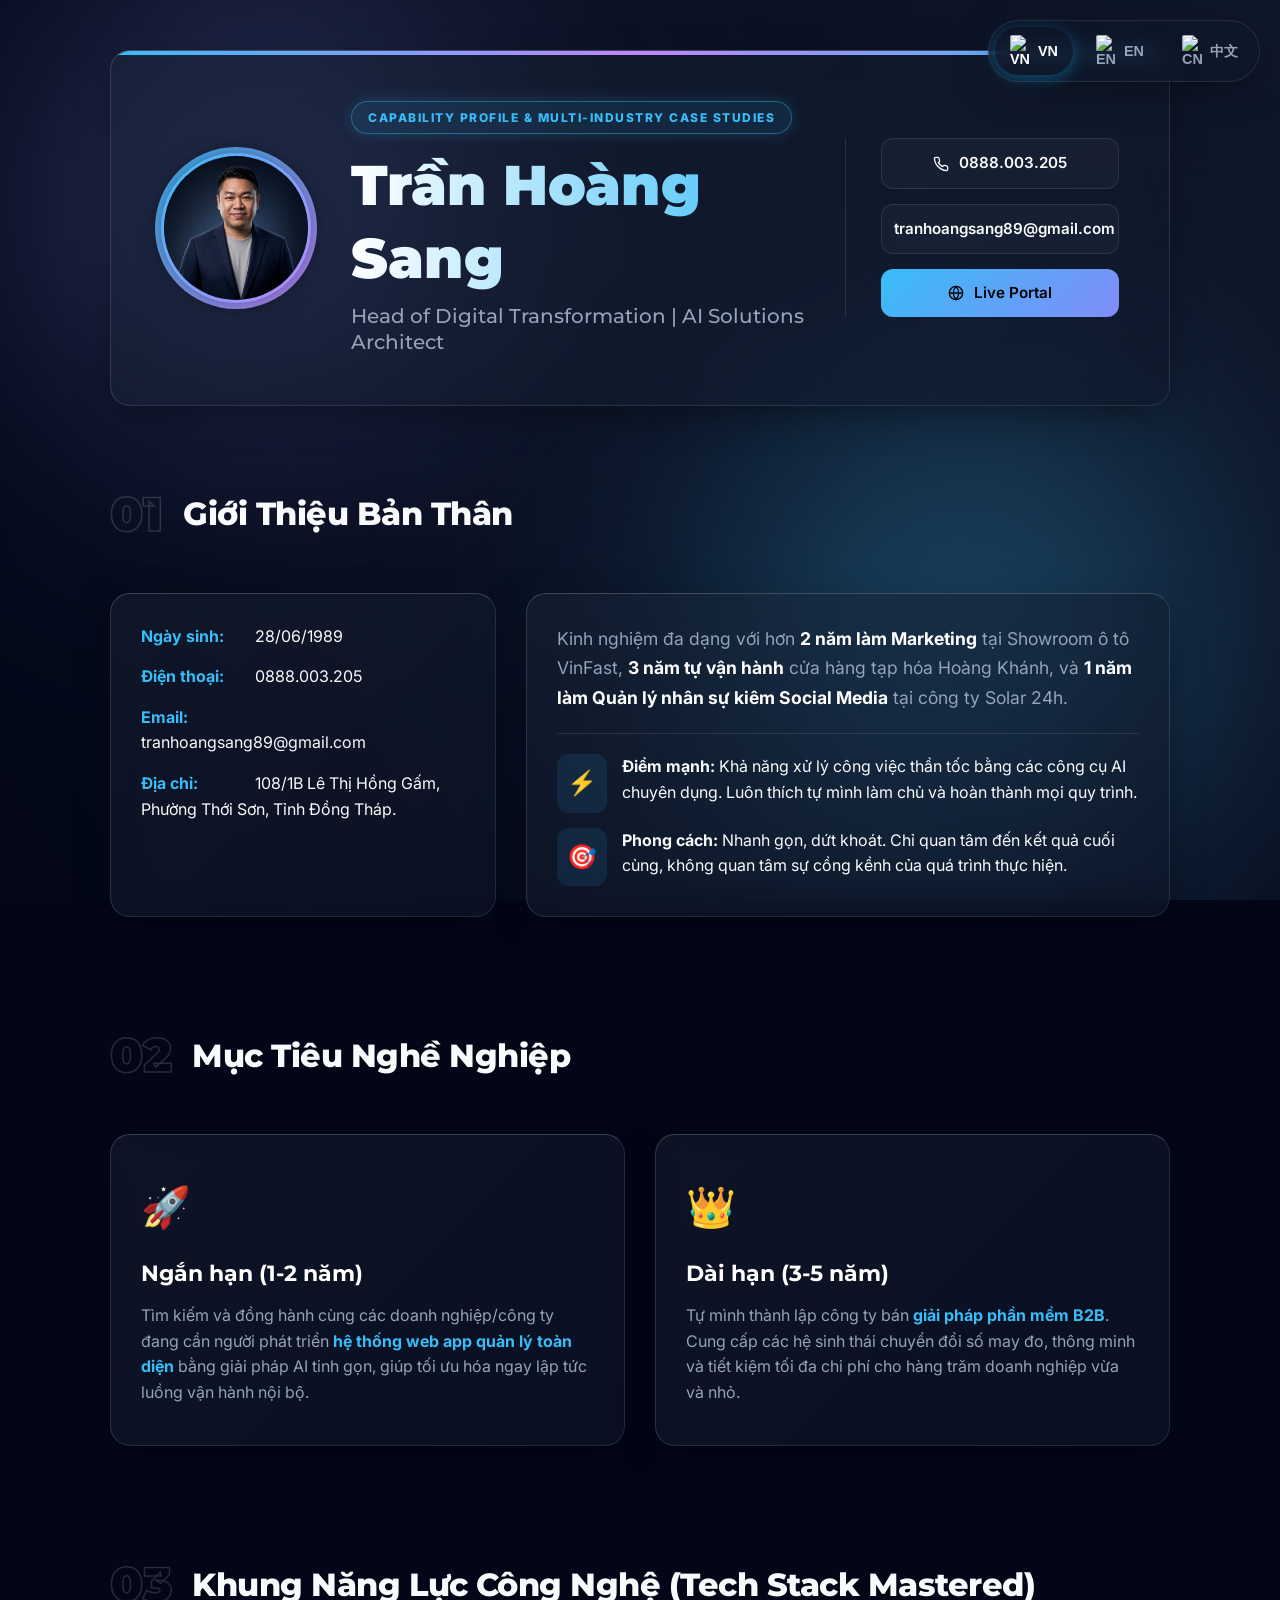
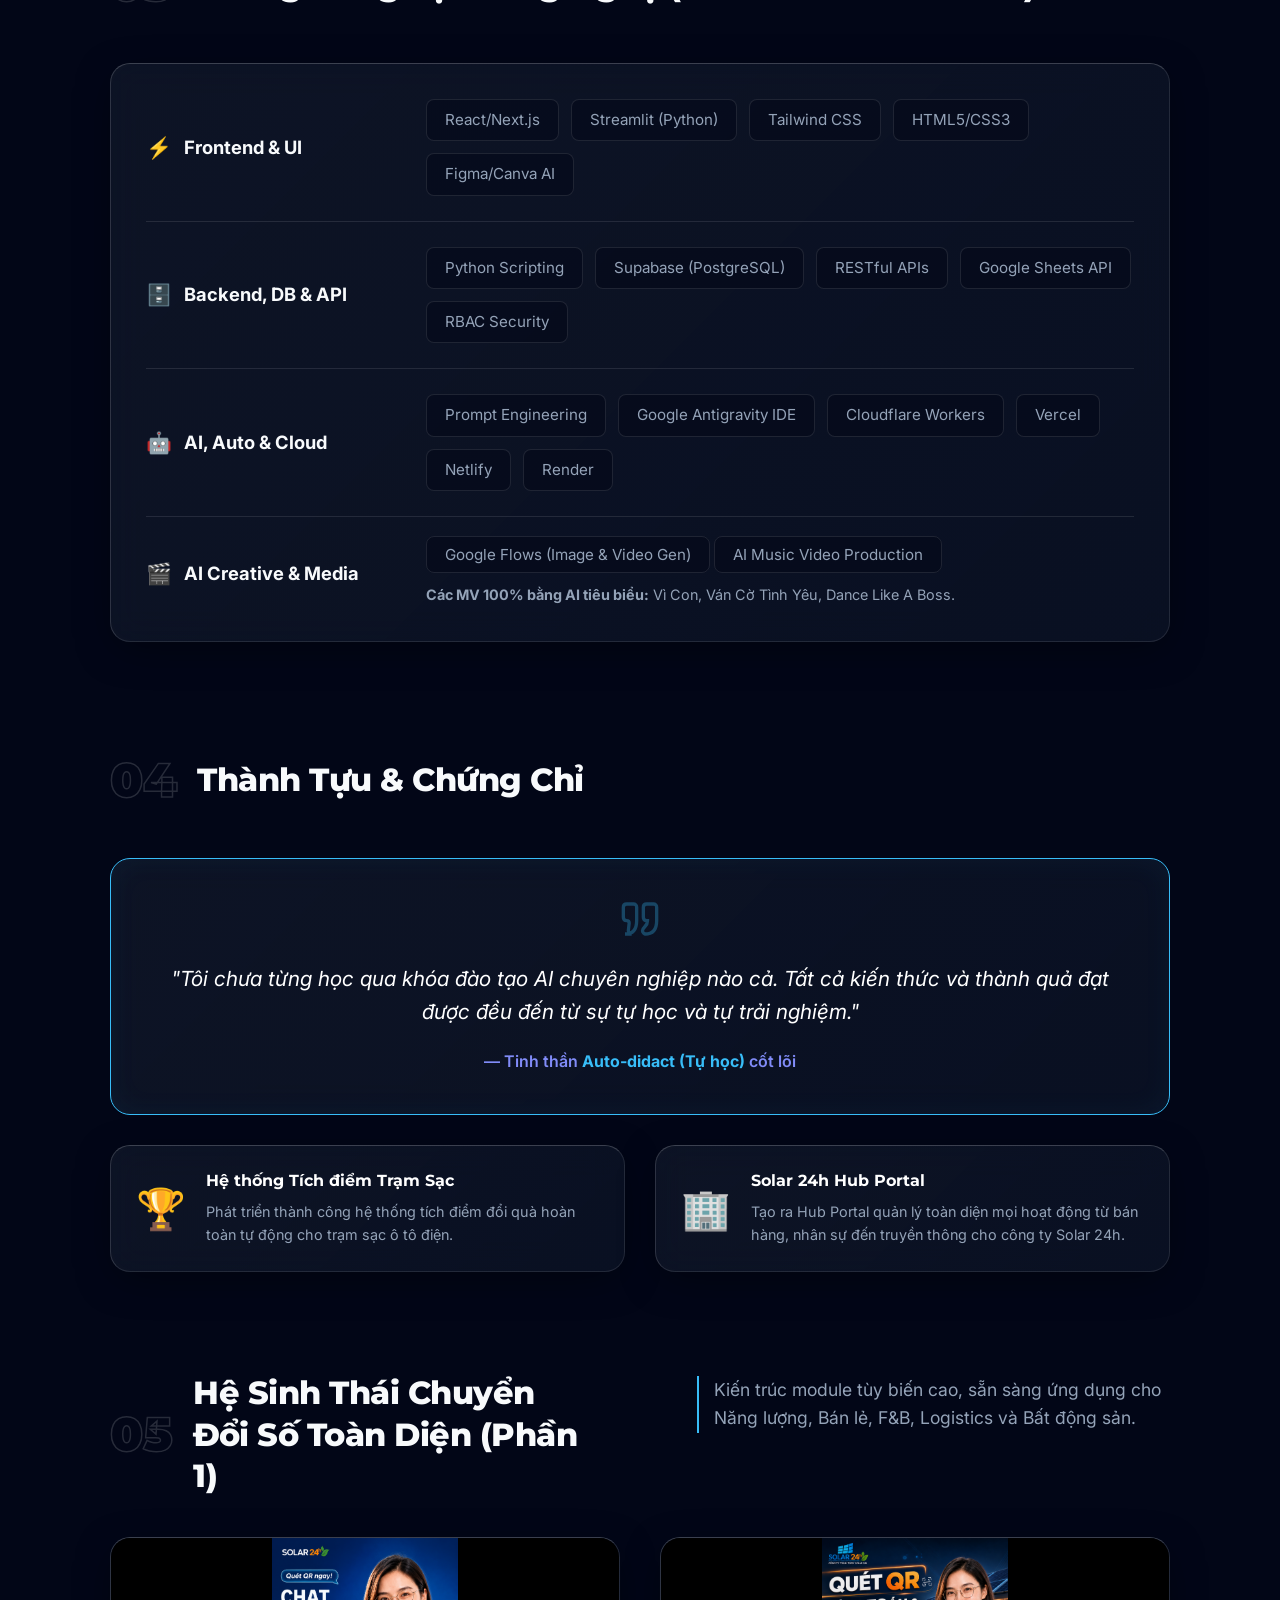
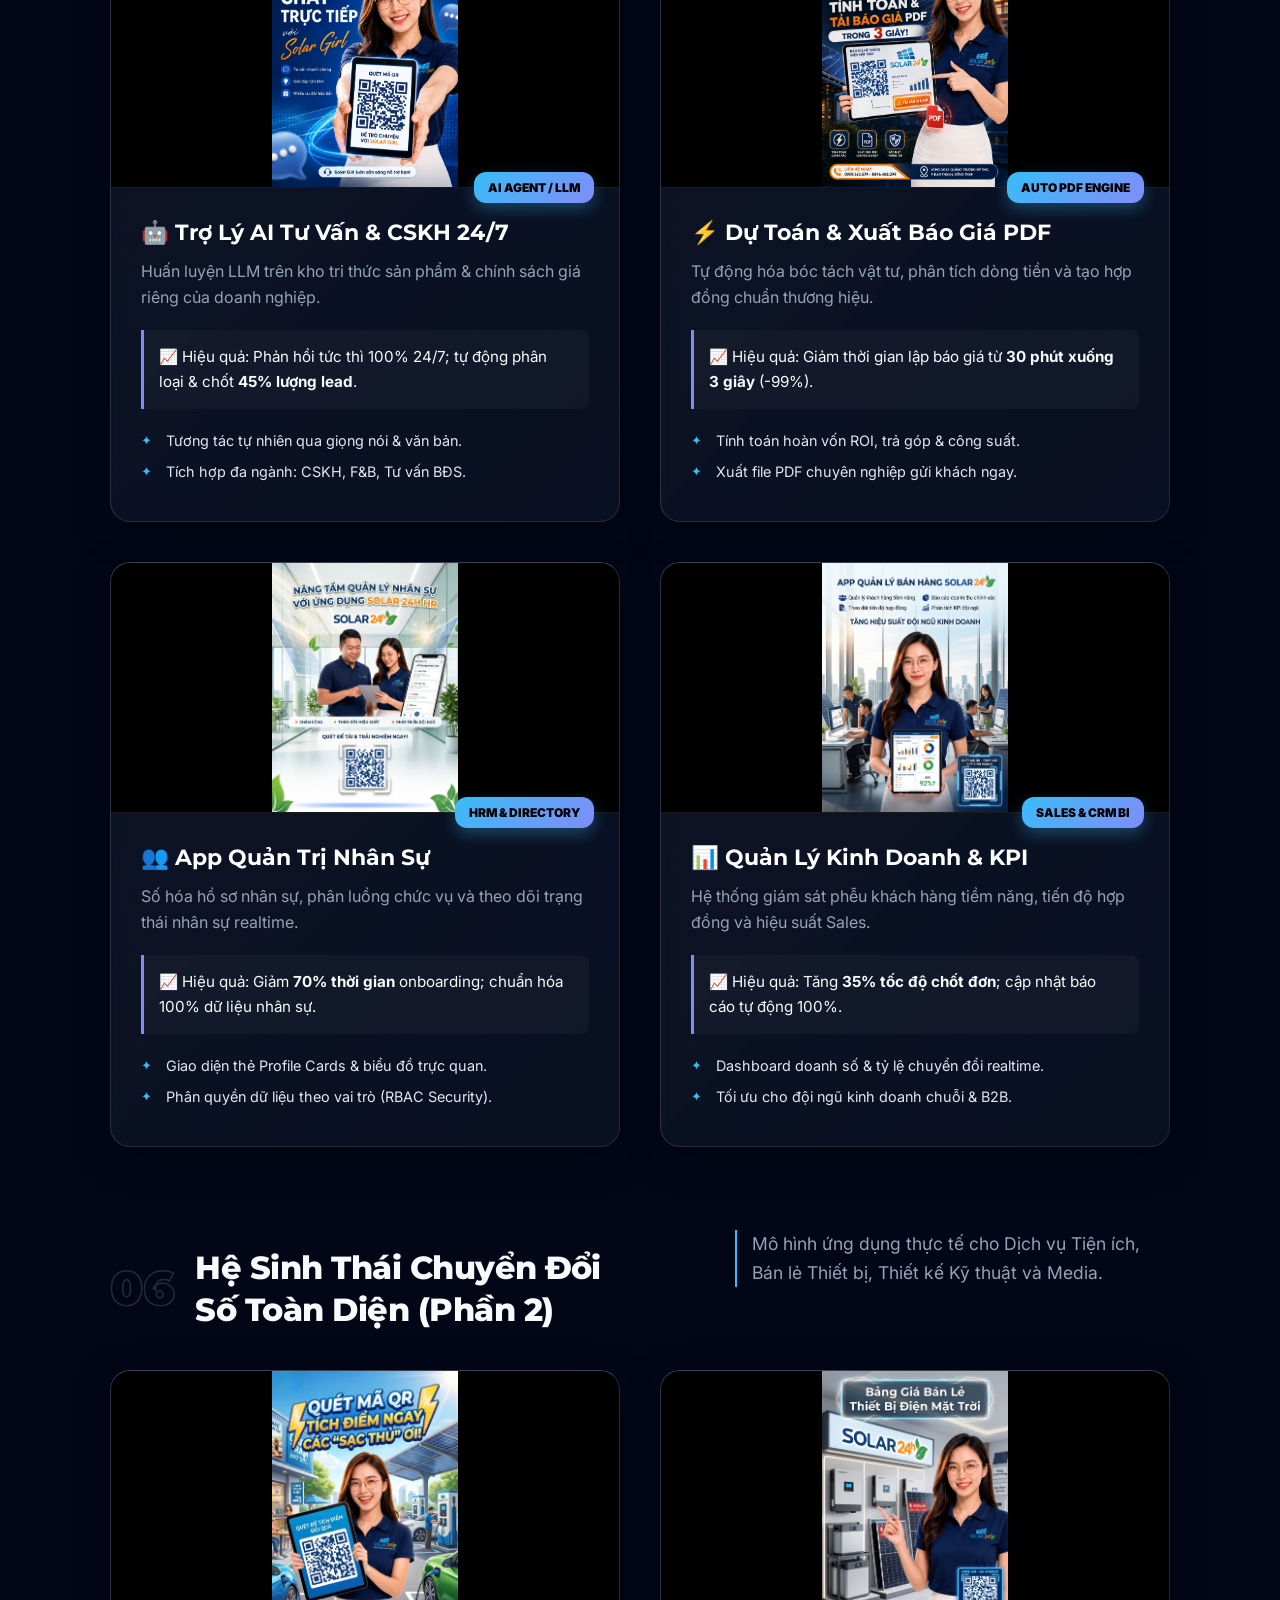
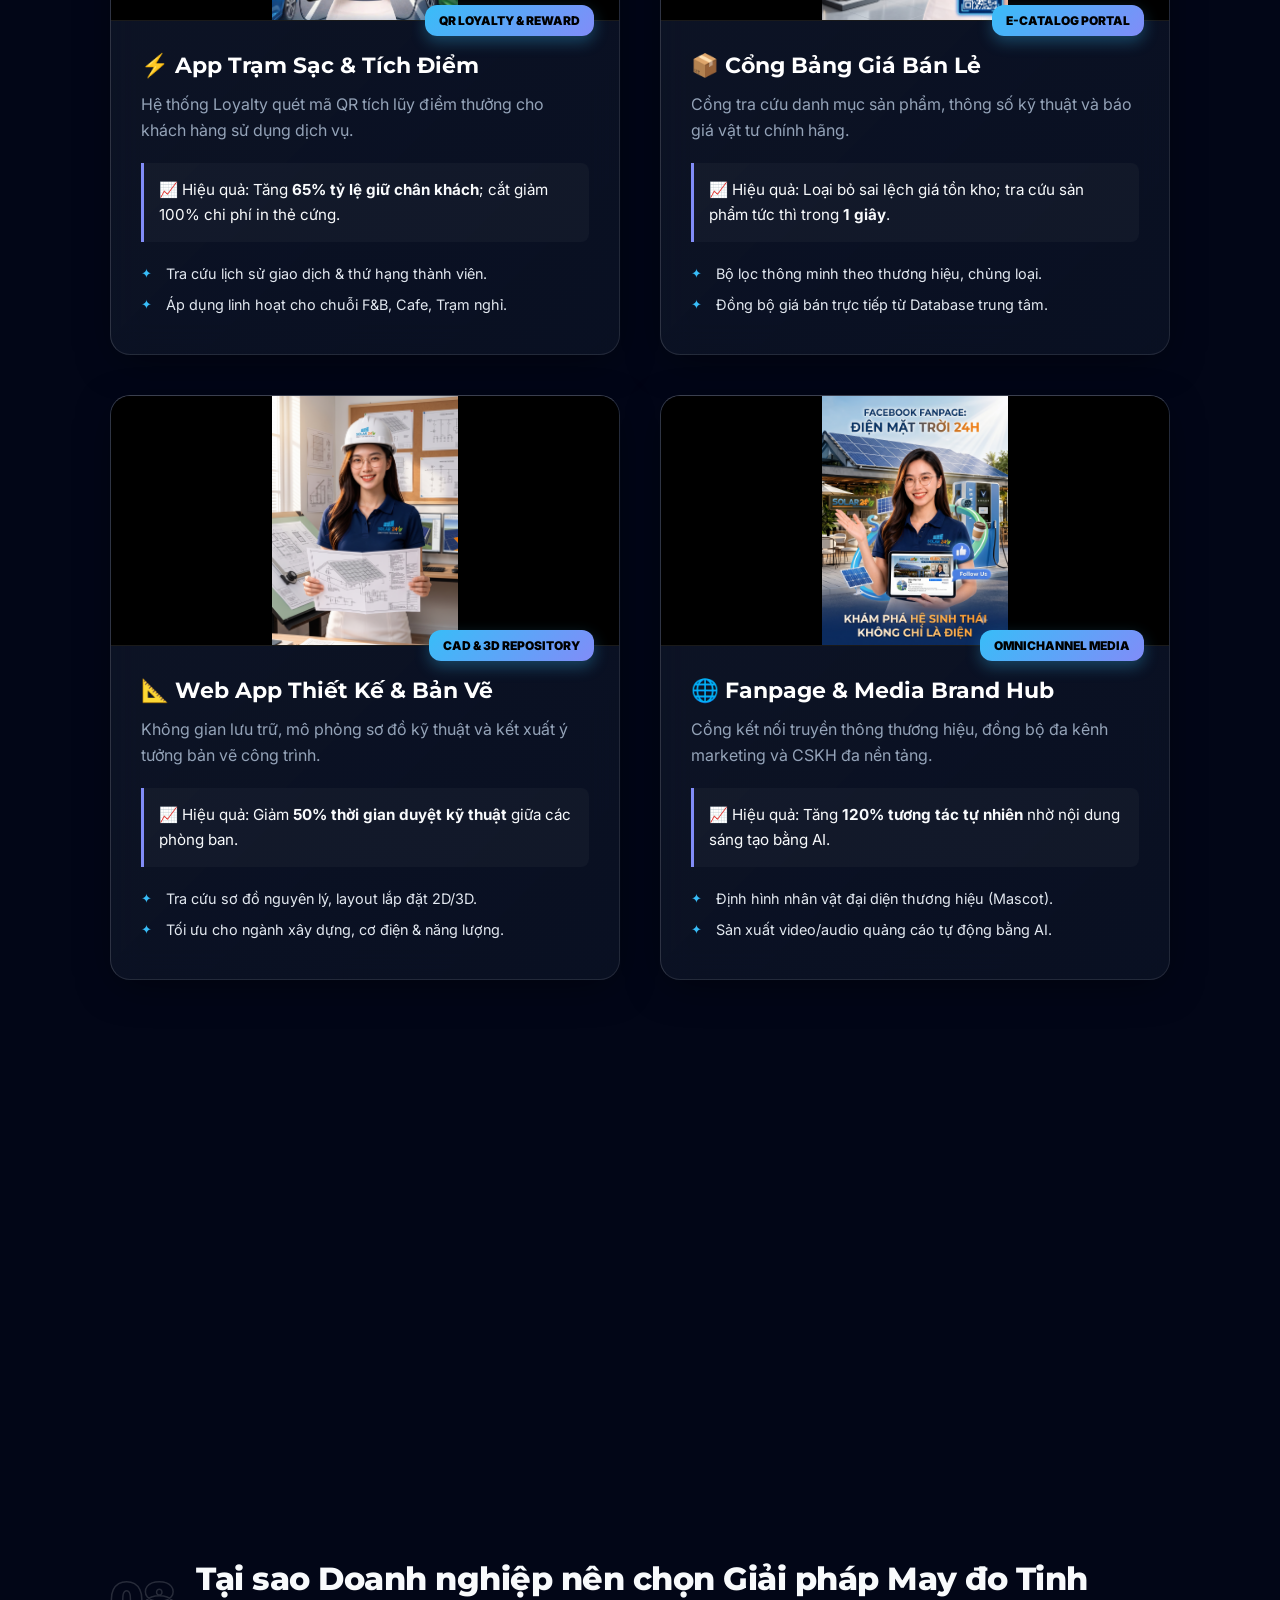
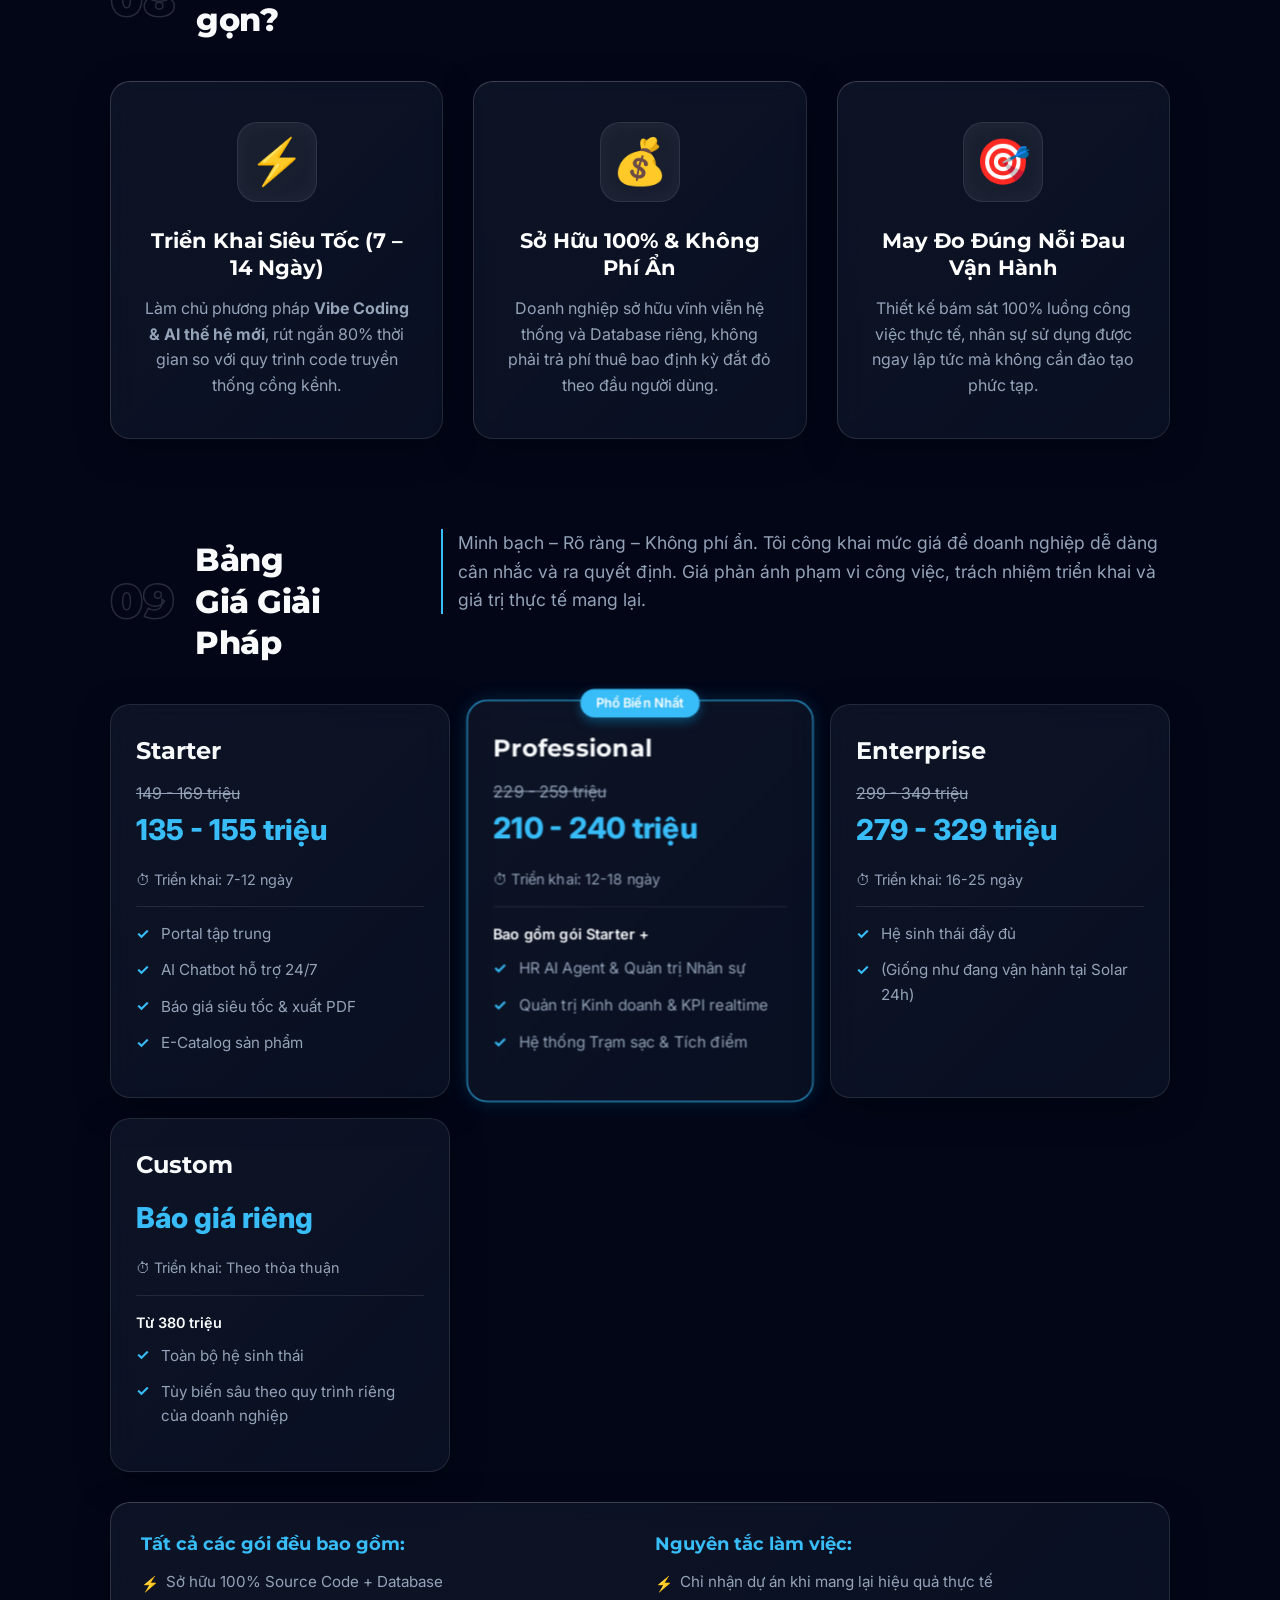
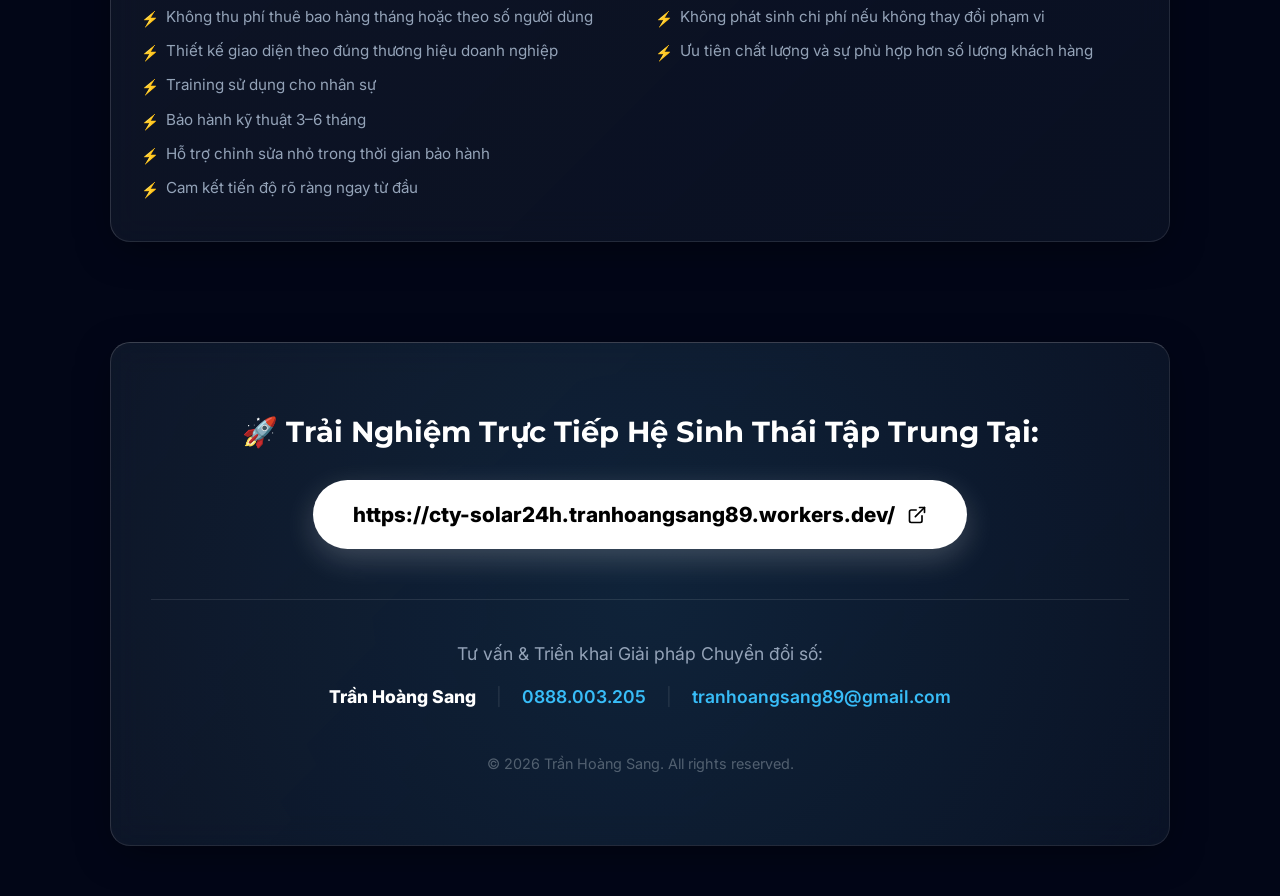
==== index.html @ 1db71945 "Add files via upload" ====
<!DOCTYPE html>
<html lang="vi">
<head>
    <meta charset="UTF-8">
    <meta name="viewport" content="width=device-width, initial-scale=1.0">
    <title data-i18n="title">Portfolio - Trần Hoàng Sang | Chuyên gia Chuyển đổi số</title>
    <meta name="description" content="Portfolio của Trần Hoàng Sang - Head of Digital Transformation & AI Solutions Architect.">
    <!-- Google Fonts for modern typography -->
    <link rel="preconnect" href="https://fonts.googleapis.com">
    <link rel="preconnect" href="https://fonts.gstatic.com" crossorigin>
    <link href="https://fonts.googleapis.com/css2?family=Inter:wght@300;400;500;600;700;800&family=Montserrat:wght@400;500;700;800;900&display=swap" rel="stylesheet">
    <!-- Custom CSS -->
    <link rel="stylesheet" href="style.css">
</head>
<body>
    <div class="background-effects">
        <div class="glow-orb orb-1"></div>
        <div class="glow-orb orb-2"></div>
    </div>

    <!-- Language Switcher -->
    <div class="lang-switcher glass-panel fade-in-up">
        <button class="lang-btn active" data-lang="vi" onclick="changeLanguage('vi')">
            <img src="https://flagcdn.com/w20/vn.png" width="20" alt="VN"> VN
        </button>
        <button class="lang-btn" data-lang="en" onclick="changeLanguage('en')">
            <img src="https://flagcdn.com/w20/us.png" width="20" alt="EN"> EN
        </button>
        <button class="lang-btn" data-lang="zh" onclick="changeLanguage('zh')">
            <img src="https://flagcdn.com/w20/cn.png" width="20" alt="CN"> 中文
        </button>
    </div>

    <main class="container">
        <!-- HEADER SECTION -->
        <header class="header-card glass-panel fade-in-up">
            <div class="header-content">
                <div class="header-avatar-wrapper">
                    <img src="Trần Hoàng Sang 89.jpg" alt="Trần Hoàng Sang" class="avatar-img" onerror="this.src='https://via.placeholder.com/150/0284c7/ffffff?text=THS'">
                    <div class="avatar-ring"></div>
                </div>
                <div class="header-info">
                    <span class="badge" data-i18n="badge_header">Capability Profile & Multi-industry Case Studies</span>
                    <h1>Trần Hoàng Sang</h1>
                    <h2 class="subtitle" data-i18n="job_title">Head of Digital Transformation | AI Solutions Architect</h2>
                </div>
                <div class="header-contact">
                    <a href="tel:0888003205" class="contact-btn">
                        <svg width="16" height="16" viewBox="0 0 24 24" fill="none" stroke="currentColor" stroke-width="2" stroke-linecap="round" stroke-linejoin="round"><path d="M22 16.92v3a2 2 0 0 1-2.18 2 19.79 19.79 0 0 1-8.63-3.07 19.5 19.5 0 0 1-6-6 19.79 19.79 0 0 1-3.07-8.67A2 2 0 0 1 4.11 2h3a2 2 0 0 1 2 1.72 12.84 12.84 0 0 0 .7 2.81 2 2 0 0 1-.45 2.11L8.09 9.91a16 16 0 0 0 6 6l1.27-1.27a2 2 0 0 1 2.11-.45 12.84 12.84 0 0 0 2.81.7A2 2 0 0 1 22 16.92z"></path></svg>
                        0888.003.205
                    </a>
                    <a href="mailto:tranhoangsang89@gmail.com" class="contact-btn">
                        <svg width="16" height="16" viewBox="0 0 24 24" fill="none" stroke="currentColor" stroke-width="2" stroke-linecap="round" stroke-linejoin="round"><path d="M4 4h16c1.1 0 2 .9 2 2v12c0 1.1-.9 2-2 2H4c-1.1 0-2-.9-2-2V6c0-1.1.9-2 2-2z"></path><polyline points="22,6 12,13 2,6"></polyline></svg>
                        tranhoangsang89@gmail.com
                    </a>
                    <a href="https://cty-solar24h.tranhoangsang89.workers.dev/" target="_blank" class="contact-btn primary">
                        <svg width="16" height="16" viewBox="0 0 24 24" fill="none" stroke="currentColor" stroke-width="2" stroke-linecap="round" stroke-linejoin="round"><circle cx="12" cy="12" r="10"></circle><line x1="2" y1="12" x2="22" y2="12"></line><path d="M12 2a15.3 15.3 0 0 1 4 10 15.3 15.3 0 0 1-4 10 15.3 15.3 0 0 1-4-10 15.3 15.3 0 0 1 4-10z"></path></svg>
                        <span data-i18n="btn_portal">Live Portal</span>
                    </a>
                </div>
            </div>
        </header>

        <!-- 01: VỀ TÔI (ABOUT ME) -->
        <section class="section fade-in-up" style="animation-delay: 0.1s;">
            <div class="section-header">
                <span class="section-number">01</span>
                <h3 class="section-title" data-i18n="sec1_title">Giới Thiệu Bản Thân</h3>
            </div>
            <div class="about-grid">
                <div class="about-info glass-panel">
                    <ul class="info-list">
                        <li><span class="info-label" data-i18n="info_dob">Ngày sinh:</span> 28/06/1989</li>
                        <li><span class="info-label" data-i18n="info_phone">Điện thoại:</span> 0888.003.205</li>
                        <li><span class="info-label">Email:</span> tranhoangsang89@gmail.com</li>
                        <li><span class="info-label" data-i18n="info_address">Địa chỉ:</span> <span data-i18n="address_val">108/1B Lê Thị Hồng Gấm, Phường Thới Sơn, Tỉnh Đồng Tháp.</span></li>
                    </ul>
                </div>
                <div class="about-bio glass-panel">
                    <p class="bio-text" data-i18n="bio">
                        Kinh nghiệm đa dạng với hơn <strong>2 năm làm Marketing</strong> tại Showroom ô tô VinFast, <strong>3 năm tự vận hành</strong> cửa hàng tạp hóa Hoàng Khánh, và <strong>1 năm làm Quản lý nhân sự kiêm Social Media</strong> tại công ty Solar 24h. 
                    </p>
                    <div class="strengths-box">
                        <div class="strength-item">
                            <span class="strength-icon">⚡</span>
                            <div>
                                <strong data-i18n="strength_title">Điểm mạnh:</strong> <span data-i18n="strength_desc">Khả năng xử lý công việc thần tốc bằng các công cụ AI chuyên dụng. Luôn thích tự mình làm chủ và hoàn thành mọi quy trình.</span>
                            </div>
                        </div>
                        <div class="strength-item">
                            <span class="strength-icon">🎯</span>
                            <div>
                                <strong data-i18n="style_title">Phong cách:</strong> <span data-i18n="style_desc">Nhanh gọn, dứt khoát. Chỉ quan tâm đến kết quả cuối cùng, không quan tâm sự cồng kềnh của quá trình thực hiện.</span>
                            </div>
                        </div>
                    </div>
                </div>
            </div>
        </section>

        <!-- 02: MỤC TIÊU NGHỀ NGHIỆP (CAREER GOALS) -->
        <section class="section fade-in-up" style="animation-delay: 0.2s;">
            <div class="section-header">
                <span class="section-number">02</span>
                <h3 class="section-title" data-i18n="sec2_title">Mục Tiêu Nghề Nghiệp</h3>
            </div>
            <div class="goals-grid">
                <div class="goal-card glass-panel hover-glow">
                    <div class="goal-icon">🚀</div>
                    <h4 class="goal-title" data-i18n="goal_short_title">Ngắn hạn (1-2 năm)</h4>
                    <p class="goal-desc" data-i18n="goal_short_desc">Tìm kiếm và đồng hành cùng các doanh nghiệp/công ty đang cần người phát triển <strong>hệ thống web app quản lý toàn diện</strong> bằng giải pháp AI tinh gọn, giúp tối ưu hóa ngay lập tức luồng vận hành nội bộ.</p>
                </div>
                <div class="goal-card glass-panel hover-glow">
                    <div class="goal-icon">👑</div>
                    <h4 class="goal-title" data-i18n="goal_long_title">Dài hạn (3-5 năm)</h4>
                    <p class="goal-desc" data-i18n="goal_long_desc">Tự mình thành lập công ty bán <strong>giải pháp phần mềm B2B</strong>. Cung cấp các hệ sinh thái chuyển đổi số may đo, thông minh và tiết kiệm tối đa chi phí cho hàng trăm doanh nghiệp vừa và nhỏ.</p>
                </div>
            </div>
        </section>

        <!-- 03: TECH STACK SECTION -->
        <section class="section fade-in-up" style="animation-delay: 0.3s;">
            <div class="section-header">
                <span class="section-number">03</span>
                <h3 class="section-title" data-i18n="sec3_title">Khung Năng Lực Công Nghệ (Tech Stack Mastered)</h3>
            </div>
            <div class="tech-stack-card glass-panel">
                <div class="tech-row">
                    <div class="tech-cat">
                        <span class="icon">⚡</span> Frontend & UI
                    </div>
                    <div class="tech-items">
                        <span class="tech-tag">React/Next.js</span>
                        <span class="tech-tag">Streamlit (Python)</span>
                        <span class="tech-tag">Tailwind CSS</span>
                        <span class="tech-tag">HTML5/CSS3</span>
                        <span class="tech-tag">Figma/Canva AI</span>
                    </div>
                </div>
                <div class="tech-row">
                    <div class="tech-cat">
                        <span class="icon">🗄️</span> Backend, DB & API
                    </div>
                    <div class="tech-items">
                        <span class="tech-tag">Python Scripting</span>
                        <span class="tech-tag">Supabase (PostgreSQL)</span>
                        <span class="tech-tag">RESTful APIs</span>
                        <span class="tech-tag">Google Sheets API</span>
                        <span class="tech-tag">RBAC Security</span>
                    </div>
                </div>
                <div class="tech-row">
                    <div class="tech-cat">
                        <span class="icon">🤖</span> AI, Auto & Cloud
                    </div>
                    <div class="tech-items">
                        <span class="tech-tag">Prompt Engineering</span>
                        <span class="tech-tag">Google Antigravity IDE</span>
                        <span class="tech-tag">Cloudflare Workers</span>
                        <span class="tech-tag">Vercel</span>
                        <span class="tech-tag">Netlify</span>
                        <span class="tech-tag">Render</span>
                    </div>
                </div>
                <div class="tech-row">
                    <div class="tech-cat">
                        <span class="icon">🎬</span> AI Creative & Media
                    </div>
                    <div class="tech-items" style="flex-direction: column; align-items: flex-start; gap: 10px;">
                        <div>
                            <span class="tech-tag">Google Flows (Image & Video Gen)</span>
                            <span class="tech-tag">AI Music Video Production</span>
                        </div>
                        <div style="color: var(--text-muted); font-size: 0.9rem; margin-top: 5px;">
                            <strong data-i18n="tech_mv_title">Các MV 100% bằng AI tiêu biểu:</strong> Vì Con, Ván Cờ Tình Yêu, Dance Like A Boss.
                        </div>
                    </div>
                </div>
            </div>
        </section>
        
        <!-- 04: THÀNH TỰU & TINH THẦN TỰ HỌC (ACHIEVEMENTS) -->
        <section class="section fade-in-up" style="animation-delay: 0.4s;">
            <div class="section-header">
                <span class="section-number">04</span>
                <h3 class="section-title" data-i18n="sec4_title">Thành Tựu & Chứng Chỉ</h3>
            </div>
            <div class="achievements-container">
                <div class="quote-box glass-panel">
                    <svg class="quote-icon" width="40" height="40" viewBox="0 0 24 24" fill="none" stroke="currentColor" stroke-width="2"><path d="M3 21c3 0 7-1 7-8V5c0-1.25-.756-2.017-2-2H4c-1.25 0-2 .75-2 1.972V11c0 1.25.75 2 2 2 1 0 1.5.5 1.5 1.5L5 19c0 1 1 2 2 2z"></path><path d="M15 21c3 0 7-1 7-8V5c0-1.25-.757-2.017-2-2h-4c-1.25 0-2 .75-2 1.972V11c0 1.25.75 2 2 2h.5c0 1.5-.5 2.5-1.5 3.5-.86.86-1.5 1.5-1.5 2.5 0 1 1 2 2 2z"></path></svg>
                    <p class="quote-content" data-i18n="quote">"Tôi chưa từng học qua khóa đào tạo AI chuyên nghiệp nào cả. Tất cả kiến thức và thành quả đạt được đều đến từ sự tự học và tự trải nghiệm."</p>
                    <div class="quote-author" data-i18n="quote_author">— Tinh thần <strong>Auto-didact (Tự học)</strong> cốt lõi</div>
                </div>
                
                <div class="achievements-list">
                    <div class="achievement-item glass-panel hover-lift">
                        <div class="achievement-icon">🏆</div>
                        <div class="achievement-info">
                            <h4 data-i18n="ach1_title">Hệ thống Tích điểm Trạm Sạc</h4>
                            <p data-i18n="ach1_desc">Phát triển thành công hệ thống tích điểm đổi quà hoàn toàn tự động cho trạm sạc ô tô điện.</p>
                        </div>
                    </div>
                    <div class="achievement-item glass-panel hover-lift">
                        <div class="achievement-icon">🏢</div>
                        <div class="achievement-info">
                            <h4 data-i18n="ach2_title">Solar 24h Hub Portal</h4>
                            <p data-i18n="ach2_desc">Tạo ra Hub Portal quản lý toàn diện mọi hoạt động từ bán hàng, nhân sự đến truyền thông cho công ty Solar 24h.</p>
                        </div>
                    </div>
                </div>
            </div>
        </section>

        <!-- 05: CASE STUDIES 1 -->
        <section class="section fade-in-up" style="animation-delay: 0.5s;">
            <div class="section-header">
                <span class="section-number">05</span>
                <h3 class="section-title" data-i18n="sec5_title">Hệ Sinh Thái Chuyển Đổi Số Toàn Diện (Phần 1)</h3>
                <p class="section-subtitle" data-i18n="sec5_sub">Kiến trúc module tùy biến cao, sẵn sàng ứng dụng cho Năng lượng, Bán lẻ, F&B, Logistics và Bất động sản.</p>
            </div>
            
            <div class="showcase-grid">
                <!-- Project 1 -->
                <article class="showcase-card glass-panel hover-lift">
                    <div class="card-img-wrapper">
                        <img src="solargirlai.onrender.com.png" alt="Solar Girl AI">
                        <div class="overlay">
                            <a href="https://solargirlai.onrender.com" target="_blank" class="preview-btn" data-i18n="btn_preview">Xem trực tiếp</a>
                        </div>
                    </div>
                    <div class="card-content">
                        <span class="card-badge">AI AGENT / LLM</span>
                        <h4 class="card-title" data-i18n="p1_title">🤖 Trợ Lý AI Tư Vấn & CSKH 24/7</h4>
                        <p class="card-desc" data-i18n="p1_desc">Huấn luyện LLM trên kho tri thức sản phẩm & chính sách giá riêng của doanh nghiệp.</p>
                        <div class="card-metrics" data-i18n="p1_metric">
                            <span class="metric-icon">📈</span> Hiệu quả: Phản hồi tức thì 100% 24/7; tự động phân loại & chốt <strong>45% lượng lead</strong>.
                        </div>
                        <ul class="card-features">
                            <li data-i18n="p1_f1">Tương tác tự nhiên qua giọng nói & văn bản.</li>
                            <li data-i18n="p1_f2">Tích hợp đa ngành: CSKH, F&B, Tư vấn BĐS.</li>
                        </ul>
                    </div>
                </article>

                <!-- Project 2 -->
                <article class="showcase-card glass-panel hover-lift">
                    <div class="card-img-wrapper">
                        <img src="baogia-solar24h.netlify.app.png" alt="Báo Giá Nhanh">
                        <div class="overlay">
                            <a href="https://baogia-solar24h.netlify.app" target="_blank" class="preview-btn" data-i18n="btn_preview">Xem trực tiếp</a>
                        </div>
                    </div>
                    <div class="card-content">
                        <span class="card-badge">AUTO PDF ENGINE</span>
                        <h4 class="card-title" data-i18n="p2_title">⚡ Dự Toán & Xuất Báo Giá PDF</h4>
                        <p class="card-desc" data-i18n="p2_desc">Tự động hóa bóc tách vật tư, phân tích dòng tiền và tạo hợp đồng chuẩn thương hiệu.</p>
                        <div class="card-metrics" data-i18n="p2_metric">
                            <span class="metric-icon">📈</span> Hiệu quả: Giảm thời gian lập báo giá từ <strong>30 phút xuống 3 giây</strong> (-99%).
                        </div>
                        <ul class="card-features">
                            <li data-i18n="p2_f1">Tính toán hoàn vốn ROI, trả góp & công suất.</li>
                            <li data-i18n="p2_f2">Xuất file PDF chuyên nghiệp gửi khách ngay.</li>
                        </ul>
                    </div>
                </article>

                <!-- Project 3 -->
                <article class="showcase-card glass-panel hover-lift">
                    <div class="card-img-wrapper">
                        <img src="solar24h-hr.vercel.app.png" alt="Quản Trị Nhân Sự">
                        <div class="overlay">
                            <a href="https://solar24h-hr.vercel.app" target="_blank" class="preview-btn" data-i18n="btn_preview">Xem trực tiếp</a>
                        </div>
                    </div>
                    <div class="card-content">
                        <span class="card-badge">HRM & DIRECTORY</span>
                        <h4 class="card-title" data-i18n="p3_title">👥 App Quản Trị Nhân Sự</h4>
                        <p class="card-desc" data-i18n="p3_desc">Số hóa hồ sơ nhân sự, phân luồng chức vụ và theo dõi trạng thái nhân sự realtime.</p>
                        <div class="card-metrics" data-i18n="p3_metric">
                            <span class="metric-icon">📈</span> Hiệu quả: Giảm <strong>70% thời gian</strong> onboarding; chuẩn hóa 100% dữ liệu nhân sự.
                        </div>
                        <ul class="card-features">
                            <li data-i18n="p3_f1">Giao diện thẻ Profile Cards & biểu đồ trực quan.</li>
                            <li data-i18n="p3_f2">Phân quyền dữ liệu theo vai trò (RBAC Security).</li>
                        </ul>
                    </div>
                </article>

                <!-- Project 4 -->
                <article class="showcase-card glass-panel hover-lift">
                    <div class="card-img-wrapper">
                        <img src="kinhdoanh-solar24h.vercel.app.png" alt="Quản Lý Kinh Doanh">
                        <div class="overlay">
                            <a href="https://kinhdoanh-solar24h.vercel.app" target="_blank" class="preview-btn" data-i18n="btn_preview">Xem trực tiếp</a>
                        </div>
                    </div>
                    <div class="card-content">
                        <span class="card-badge">SALES & CRM BI</span>
                        <h4 class="card-title" data-i18n="p4_title">📊 Quản Lý Kinh Doanh & KPI</h4>
                        <p class="card-desc" data-i18n="p4_desc">Hệ thống giám sát phễu khách hàng tiềm năng, tiến độ hợp đồng và hiệu suất Sales.</p>
                        <div class="card-metrics" data-i18n="p4_metric">
                            <span class="metric-icon">📈</span> Hiệu quả: Tăng <strong>35% tốc độ chốt đơn</strong>; cập nhật báo cáo tự động 100%.
                        </div>
                        <ul class="card-features">
                            <li data-i18n="p4_f1">Dashboard doanh số & tỷ lệ chuyển đổi realtime.</li>
                            <li data-i18n="p4_f2">Tối ưu cho đội ngũ kinh doanh chuỗi & B2B.</li>
                        </ul>
                    </div>
                </article>
            </div>
        </section>

        <!-- 06: CASE STUDIES 2 -->
        <section class="section fade-in-up" style="animation-delay: 0.1s;">
            <div class="section-header">
                <span class="section-number">06</span>
                <h3 class="section-title" data-i18n="sec6_title">Hệ Sinh Thái Chuyển Đổi Số Toàn Diện (Phần 2)</h3>
                <p class="section-subtitle" data-i18n="sec6_sub">Mô hình ứng dụng thực tế cho Dịch vụ Tiện ích, Bán lẻ Thiết bị, Thiết kế Kỹ thuật và Media.</p>
            </div>
            
            <div class="showcase-grid">
                <!-- Project 5 -->
                <article class="showcase-card glass-panel hover-lift">
                    <div class="card-img-wrapper">
                        <img src="tramsac-solar24h.netlify.app.jpg" alt="Trạm Sạc 24h">
                        <div class="overlay">
                            <a href="https://tramsac-solar24h.netlify.app" target="_blank" class="preview-btn" data-i18n="btn_preview">Xem trực tiếp</a>
                        </div>
                    </div>
                    <div class="card-content">
                        <span class="card-badge">QR LOYALTY & REWARD</span>
                        <h4 class="card-title" data-i18n="p5_title">⚡ App Trạm Sạc & Tích Điểm</h4>
                        <p class="card-desc" data-i18n="p5_desc">Hệ thống Loyalty quét mã QR tích lũy điểm thưởng cho khách hàng sử dụng dịch vụ.</p>
                        <div class="card-metrics" data-i18n="p5_metric">
                            <span class="metric-icon">📈</span> Hiệu quả: Tăng <strong>65% tỷ lệ giữ chân khách</strong>; cắt giảm 100% chi phí in thẻ cứng.
                        </div>
                        <ul class="card-features">
                            <li data-i18n="p5_f1">Tra cứu lịch sử giao dịch & thứ hạng thành viên.</li>
                            <li data-i18n="p5_f2">Áp dụng linh hoạt cho chuỗi F&B, Cafe, Trạm nghỉ.</li>
                        </ul>
                    </div>
                </article>

                <!-- Project 6 -->
                <article class="showcase-card glass-panel hover-lift">
                    <div class="card-img-wrapper">
                        <img src="sanpham-solar24h.vercel.app.png" alt="Bảng Giá Sản Phẩm">
                        <div class="overlay">
                            <a href="https://sanpham-solar24h.vercel.app" target="_blank" class="preview-btn" data-i18n="btn_preview">Xem trực tiếp</a>
                        </div>
                    </div>
                    <div class="card-content">
                        <span class="card-badge">E-CATALOG PORTAL</span>
                        <h4 class="card-title" data-i18n="p6_title">📦 Cổng Bảng Giá Bán Lẻ</h4>
                        <p class="card-desc" data-i18n="p6_desc">Cổng tra cứu danh mục sản phẩm, thông số kỹ thuật và báo giá vật tư chính hãng.</p>
                        <div class="card-metrics" data-i18n="p6_metric">
                            <span class="metric-icon">📈</span> Hiệu quả: Loại bỏ sai lệch giá tồn kho; tra cứu sản phẩm tức thì trong <strong>1 giây</strong>.
                        </div>
                        <ul class="card-features">
                            <li data-i18n="p6_f1">Bộ lọc thông minh theo thương hiệu, chủng loại.</li>
                            <li data-i18n="p6_f2">Đồng bộ giá bán trực tiếp từ Database trung tâm.</li>
                        </ul>
                    </div>
                </article>

                <!-- Project 7 -->
                <article class="showcase-card glass-panel hover-lift">
                    <div class="card-img-wrapper">
                        <img src="solar24h3d.netlify.app.png" alt="Thiết Kế 3D">
                        <div class="overlay">
                            <a href="https://solar24h3d.netlify.app" target="_blank" class="preview-btn" data-i18n="btn_preview">Xem trực tiếp</a>
                        </div>
                    </div>
                    <div class="card-content">
                        <span class="card-badge">CAD & 3D REPOSITORY</span>
                        <h4 class="card-title" data-i18n="p7_title">📐 Web App Thiết Kế & Bản Vẽ</h4>
                        <p class="card-desc" data-i18n="p7_desc">Không gian lưu trữ, mô phỏng sơ đồ kỹ thuật và kết xuất ý tưởng bản vẽ công trình.</p>
                        <div class="card-metrics" data-i18n="p7_metric">
                            <span class="metric-icon">📈</span> Hiệu quả: Giảm <strong>50% thời gian duyệt kỹ thuật</strong> giữa các phòng ban.
                        </div>
                        <ul class="card-features">
                            <li data-i18n="p7_f1">Tra cứu sơ đồ nguyên lý, layout lắp đặt 2D/3D.</li>
                            <li data-i18n="p7_f2">Tối ưu cho ngành xây dựng, cơ điện & năng lượng.</li>
                        </ul>
                    </div>
                </article>

                <!-- Project 8 -->
                <article class="showcase-card glass-panel hover-lift">
                    <div class="card-img-wrapper">
                        <img src="Fanpage Facebook Solar 24h.png" alt="Fanpage Ecosystem">
                        <div class="overlay">
                            <a href="https://facebook.com/solar24h" target="_blank" class="preview-btn" data-i18n="btn_preview">Xem trực tiếp</a>
                        </div>
                    </div>
                    <div class="card-content">
                        <span class="card-badge">OMNICHANNEL MEDIA</span>
                        <h4 class="card-title" data-i18n="p8_title">🌐 Fanpage & Media Brand Hub</h4>
                        <p class="card-desc" data-i18n="p8_desc">Cổng kết nối truyền thông thương hiệu, đồng bộ đa kênh marketing và CSKH đa nền tảng.</p>
                        <div class="card-metrics" data-i18n="p8_metric">
                            <span class="metric-icon">📈</span> Hiệu quả: Tăng <strong>120% tương tác tự nhiên</strong> nhờ nội dung sáng tạo bằng AI.
                        </div>
                        <ul class="card-features">
                            <li data-i18n="p8_f1">Định hình nhân vật đại diện thương hiệu (Mascot).</li>
                            <li data-i18n="p8_f2">Sản xuất video/audio quảng cáo tự động bằng AI.</li>
                        </ul>
                    </div>
                </article>
            </div>
        </section>

        <!-- 07: TESTIMONIALS (PHẢN HỒI) -->
        <section class="section fade-in-up" style="animation-delay: 0.2s;">
            <div class="section-header">
                <span class="section-number">07</span>
                <h3 class="section-title" data-i18n="sec7_title">Nhận Xét & Đánh Giá</h3>
            </div>
            
            <div class="testimonials-grid">
                <div class="testimonial-card glass-panel">
                    <div class="testimonial-content" data-i18n="test1_content">
                        "Tôi đã vô cùng ngạc nhiên và hào hứng với các dự án web app AI của Sang. Đây chính xác là những giải pháp đột phá và bạn ấy là đối tác tiềm năng nhất của chúng tôi."
                    </div>
                    <div class="testimonial-author">
                        <div class="author-avatar">P</div>
                        <div class="author-info">
                            <strong>Anh Hồ Ngọc Phương</strong>
                            <span data-i18n="test1_role">Phó Tổng Giám Đốc XB Solar HCM</span>
                        </div>
                    </div>
                </div>
                <div class="testimonial-card glass-panel">
                    <div class="testimonial-content" data-i18n="test2_content">
                        "Chúng tôi thực sự thích thú và thường xuyên sử dụng chatbot Solar Girl AI để ứng dụng vào công việc hàng ngày. Nó giúp đẩy nhanh tiến độ tư vấn và chốt sale đáng kể!"
                    </div>
                    <div class="testimonial-author">
                        <div class="author-avatar">S</div>
                        <div class="author-info">
                            <strong>Tấn Phát & Hoàng Huy</strong>
                            <span data-i18n="test2_role">Đội ngũ Sales - Solar 24h</span>
                        </div>
                    </div>
                </div>
            </div>
        </section>

        <!-- 08: VALUE PROPOSITION -->
        <section class="section fade-in-up" style="animation-delay: 0.3s;">
            <div class="section-header">
                <span class="section-number">08</span>
                <h3 class="section-title" data-i18n="sec8_title">Tại sao Doanh nghiệp nên chọn Giải pháp May đo Tinh gọn?</h3>
            </div>
            
            <div class="value-grid">
                <div class="value-card glass-panel hover-glow">
                    <div class="value-icon">⚡</div>
                    <h4 class="value-head" data-i18n="v1_title">Triển Khai Siêu Tốc (7 – 14 Ngày)</h4>
                    <p class="value-sub" data-i18n="v1_desc">Làm chủ phương pháp <strong>Vibe Coding & AI thế hệ mới</strong>, rút ngắn 80% thời gian so với quy trình code truyền thống cồng kềnh.</p>
                </div>
                <div class="value-card glass-panel hover-glow">
                    <div class="value-icon">💰</div>
                    <h4 class="value-head" data-i18n="v2_title">Sở Hữu 100% & Không Phí Ẩn</h4>
                    <p class="value-sub" data-i18n="v2_desc">Doanh nghiệp sở hữu vĩnh viễn hệ thống và Database riêng, không phải trả phí thuê bao định kỳ đắt đỏ theo đầu người dùng.</p>
                </div>
                <div class="value-card glass-panel hover-glow">
                    <div class="value-icon">🎯</div>
                    <h4 class="value-head" data-i18n="v3_title">May Đo Đúng Nỗi Đau Vận Hành</h4>
                    <p class="value-sub" data-i18n="v3_desc">Thiết kế bám sát 100% luồng công việc thực tế, nhân sự sử dụng được ngay lập tức mà không cần đào tạo phức tạp.</p>
                </div>
            </div>
        </section>

        <!-- 09: BẢNG GIÁ GIẢI PHÁP -->
        <section class="section fade-in-up" style="animation-delay: 0.4s;">
            <div class="section-header">
                <span class="section-number">09</span>
                <h3 class="section-title" data-i18n="sec9_title">Bảng Giá Giải Pháp</h3>
                <p class="section-subtitle" data-i18n="sec9_sub">Minh bạch – Rõ ràng – Không phí ẩn. Tôi công khai mức giá để doanh nghiệp dễ dàng cân nhắc và ra quyết định. Giá phản ánh phạm vi công việc, trách nhiệm triển khai và giá trị thực tế mang lại.</p>
            </div>
            
            <div class="pricing-grid">
                <!-- Starter -->
                <div class="pricing-card glass-panel hover-glow">
                    <h4 class="pricing-name">Starter</h4>
                    <div class="pricing-price">
                        <span class="price-strike" data-i18n="price_starter_old">149 - 169 triệu</span>
                        <span class="price-current" data-i18n="price_starter_new">135 - 155 triệu</span>
                    </div>
                    <div class="pricing-time" data-i18n="time_starter">⏱ Triển khai: 7-12 ngày</div>
                    <ul class="pricing-features">
                        <li data-i18n="feat_portal">Portal tập trung</li>
                        <li data-i18n="feat_ai_chat">AI Chatbot hỗ trợ 24/7</li>
                        <li data-i18n="feat_pdf">Báo giá siêu tốc & xuất PDF</li>
                        <li data-i18n="feat_catalog">E-Catalog sản phẩm</li>
                    </ul>
                </div>

                <!-- Professional -->
                <div class="pricing-card glass-panel hover-glow highlight">
                    <div class="popular-badge" data-i18n="badge_popular">Phổ Biến Nhất</div>
                    <h4 class="pricing-name">Professional</h4>
                    <div class="pricing-price">
                        <span class="price-strike" data-i18n="price_pro_old">229 - 259 triệu</span>
                        <span class="price-current" data-i18n="price_pro_new">210 - 240 triệu</span>
                    </div>
                    <div class="pricing-time" data-i18n="time_pro">⏱ Triển khai: 12-18 ngày</div>
                    <div class="pricing-includes" data-i18n="includes_starter">Bao gồm gói Starter +</div>
                    <ul class="pricing-features">
                        <li data-i18n="feat_hr">HR AI Agent & Quản trị Nhân sự</li>
                        <li data-i18n="feat_kpi">Quản trị Kinh doanh & KPI realtime</li>
                        <li data-i18n="feat_loyalty">Hệ thống Trạm sạc & Tích điểm</li>
                    </ul>
                </div>

                <!-- Enterprise -->
                <div class="pricing-card glass-panel hover-glow">
                    <h4 class="pricing-name">Enterprise</h4>
                    <div class="pricing-price">
                        <span class="price-strike" data-i18n="price_ent_old">299 - 349 triệu</span>
                        <span class="price-current" data-i18n="price_ent_new">279 - 329 triệu</span>
                    </div>
                    <div class="pricing-time" data-i18n="time_ent">⏱ Triển khai: 16-25 ngày</div>
                    <ul class="pricing-features">
                        <li data-i18n="feat_ent_1">Hệ sinh thái đầy đủ</li>
                        <li data-i18n="feat_ent_2">(Giống như đang vận hành tại Solar 24h)</li>
                    </ul>
                </div>

                <!-- Custom -->
                <div class="pricing-card glass-panel hover-glow">
                    <h4 class="pricing-name">Custom</h4>
                    <div class="pricing-price">
                        <span class="price-current" data-i18n="price_custom">Báo giá riêng</span>
                    </div>
                    <div class="pricing-time" data-i18n="time_custom">⏱ Triển khai: Theo thỏa thuận</div>
                    <div class="pricing-includes" data-i18n="price_custom_from">Từ 380 triệu</div>
                    <ul class="pricing-features">
                        <li data-i18n="feat_custom_1">Toàn bộ hệ sinh thái</li>
                        <li data-i18n="feat_custom_2">Tùy biến sâu theo quy trình riêng của doanh nghiệp</li>
                    </ul>
                </div>
            </div>

            <div class="pricing-footer glass-panel">
                <div class="pricing-footer-grid">
                    <div class="pricing-benefits">
                        <h4 data-i18n="pricing_inc_title">Tất cả các gói đều bao gồm:</h4>
                        <ul>
                            <li data-i18n="inc_1">Sở hữu 100% Source Code + Database</li>
                            <li data-i18n="inc_2">Không thu phí thuê bao hàng tháng hoặc theo số người dùng</li>
                            <li data-i18n="inc_3">Thiết kế giao diện theo đúng thương hiệu doanh nghiệp</li>
                            <li data-i18n="inc_4">Training sử dụng cho nhân sự</li>
                            <li data-i18n="inc_5">Bảo hành kỹ thuật 3–6 tháng</li>
                            <li data-i18n="inc_6">Hỗ trợ chỉnh sửa nhỏ trong thời gian bảo hành</li>
                            <li data-i18n="inc_7">Cam kết tiến độ rõ ràng ngay từ đầu</li>
                        </ul>
                    </div>
                    <div class="pricing-principles">
                        <h4 data-i18n="pricing_prin_title">Nguyên tắc làm việc:</h4>
                        <ul>
                            <li data-i18n="prin_1">Chỉ nhận dự án khi mang lại hiệu quả thực tế</li>
                            <li data-i18n="prin_2">Không phát sinh chi phí nếu không thay đổi phạm vi</li>
                            <li data-i18n="prin_3">Ưu tiên chất lượng và sự phù hợp hơn số lượng khách hàng</li>
                        </ul>
                    </div>
                </div>
            </div>
        </section>

        <!-- FOOTER / CALL TO ACTION -->
        <footer class="hub-box glass-panel fade-in-up" style="animation-delay: 0.5s;">
            <div class="cta-content">
                <h4 data-i18n="footer_title">🚀 Trải Nghiệm Trực Tiếp Hệ Sinh Thái Tập Trung Tại:</h4>
                <a href="https://cty-solar24h.tranhoangsang89.workers.dev/" target="_blank" class="main-link">
                    https://cty-solar24h.tranhoangsang89.workers.dev/
                    <svg width="20" height="20" viewBox="0 0 24 24" fill="none" stroke="currentColor" stroke-width="2" stroke-linecap="round" stroke-linejoin="round"><path d="M18 13v6a2 2 0 0 1-2 2H5a2 2 0 0 1-2-2V8a2 2 0 0 1 2-2h6"></path><polyline points="15 3 21 3 21 9"></polyline><line x1="10" y1="14" x2="21" y2="3"></line></svg>
                </a>
                
                <div class="footer-contact">
                    <p data-i18n="footer_contact">Tư vấn & Triển khai Giải pháp Chuyển đổi số:</p>
                    <div class="contact-methods">
                        <strong>Trần Hoàng Sang</strong>
                        <span class="separator">|</span>
                        <a href="tel:0888003205" class="footer-link">0888.003.205</a>
                        <span class="separator">|</span>
                        <a href="mailto:tranhoangsang89@gmail.com" class="footer-link">tranhoangsang89@gmail.com</a>
                    </div>
                </div>
            </div>
            <div class="copyright" data-i18n="copyright">
                © 2026 Trần Hoàng Sang. All rights reserved.
            </div>
        </footer>
    </main>

    <!-- Include i18n Script -->
    <script src="i18n.js"></script>

    <script>
        // Simple script for intersection observer to trigger fade-in animations on scroll
        document.addEventListener('DOMContentLoaded', () => {
            const observer = new IntersectionObserver((entries) => {
                entries.forEach(entry => {
                    if (entry.isIntersecting) {
                        entry.target.style.opacity = '1';
                        entry.target.style.transform = 'translateY(0)';
                        observer.unobserve(entry.target);
                    }
                });
            }, { threshold: 0.1 });

            document.querySelectorAll('.fade-in-up').forEach(el => {
                el.style.opacity = '0';
                el.style.transform = 'translateY(30px)';
                el.style.transition = 'opacity 0.8s ease-out, transform 0.8s ease-out';
                observer.observe(el);
            });
        });
    </script>
</body>
</html>
---- style.css ----
/* 
   Premium Portfolio CSS - Ultra Modern & Responsive
   Author: AI Assistant
*/

:root {
    --bg-main: #020617;
    --bg-secondary: rgba(15, 23, 42, 0.7);
    --bg-panel: rgba(15, 23, 42, 0.4);
    
    --accent-primary: #38bdf8;
    --accent-secondary: #818cf8;
    --accent-tertiary: #c084fc;
    --accent-glow: rgba(56, 189, 248, 0.5);
    
    --text-main: #f8fafc;
    --text-muted: #94a3b8;
    
    --border-color: rgba(255, 255, 255, 0.1);
    --border-highlight: rgba(56, 189, 248, 0.4);
    
    --font-heading: 'Montserrat', sans-serif;
    --font-body: 'Inter', sans-serif;
}

* {
    margin: 0;
    padding: 0;
    box-sizing: border-box;
}

body {
    font-family: var(--font-body);
    background-color: var(--bg-main);
    color: var(--text-main);
    line-height: 1.6;
    overflow-x: hidden;
    position: relative;
    -webkit-font-smoothing: antialiased;
}

/* --- ANIMATED BACKGROUND --- */
.background-effects {
    position: fixed;
    top: 0;
    left: 0;
    width: 100vw;
    height: 100vh;
    z-index: -1;
    overflow: hidden;
    pointer-events: none;
    background: radial-gradient(circle at top right, #0f172a, #020617);
}

.glow-orb {
    position: absolute;
    border-radius: 50%;
    filter: blur(120px);
    opacity: 0.4;
    mix-blend-mode: screen;
}

.orb-1 {
    top: -20%;
    left: -10%;
    width: 60vw;
    height: 60vw;
    background: radial-gradient(circle, var(--accent-secondary), transparent 60%);
    animation: drift 20s ease-in-out infinite alternate;
}

.orb-2 {
    bottom: -20%;
    right: -10%;
    width: 70vw;
    height: 70vw;
    background: radial-gradient(circle, var(--accent-primary), transparent 60%);
    animation: drift 25s ease-in-out infinite alternate-reverse;
}

@keyframes drift {
    0% { transform: translate(0, 0) scale(1); }
    50% { transform: translate(5%, 5%) scale(1.1); }
    100% { transform: translate(-5%, 10%) scale(0.9); }
}

/* --- LAYOUT --- */
.container {
    max-width: 1100px;
    margin: 0 auto;
    padding: 50px 20px;
}

/* --- GLASSMORPHISM --- */
.glass-panel {
    background: linear-gradient(135deg, rgba(30, 41, 59, 0.4) 0%, rgba(15, 23, 42, 0.6) 100%);
    backdrop-filter: blur(16px);
    -webkit-backdrop-filter: blur(16px);
    border: 1px solid var(--border-color);
    border-top: 1px solid rgba(255, 255, 255, 0.2);
    border-left: 1px solid rgba(255, 255, 255, 0.15);
    border-radius: 20px;
    box-shadow: 0 10px 40px -10px rgba(0, 0, 0, 0.5);
    transition: all 0.4s cubic-bezier(0.175, 0.885, 0.32, 1.275);
}

/* Typography */
h1, h2, h3, h4 {
    font-family: var(--font-heading);
    line-height: 1.3;
}

a {
    color: var(--accent-primary);
    text-decoration: none;
    transition: all 0.3s ease;
}

/* --- HEADER SECTION --- */
.header-card {
    padding: 50px;
    margin-bottom: 70px;
    position: relative;
    overflow: hidden;
}

.header-content {
    display: flex;
    align-items: center;
    gap: 40px;
    width: 100%;
}

/* Animated top border line */
.header-card::before {
    content: '';
    position: absolute;
    top: 0;
    left: 0;
    width: 200%;
    height: 4px;
    background: linear-gradient(90deg, var(--accent-primary), var(--accent-tertiary), var(--accent-primary));
    background-size: 50% 100%;
    animation: shimmer-border 3s linear infinite;
}

@keyframes shimmer-border {
    0% { background-position: 100% 0; }
    100% { background-position: -100% 0; }
}

.header-avatar-wrapper {
    position: relative;
    width: 150px;
    height: 150px;
    flex-shrink: 0;
}

.avatar-img {
    width: 100%;
    height: 100%;
    border-radius: 50%;
    object-fit: cover;
    border: 3px solid transparent;
    position: relative;
    z-index: 2;
    box-shadow: 0 0 25px rgba(0, 0, 0, 0.5);
}

.avatar-ring {
    position: absolute;
    top: -6px;
    left: -6px;
    right: -6px;
    bottom: -6px;
    border-radius: 50%;
    background: linear-gradient(135deg, var(--accent-primary), var(--accent-tertiary));
    z-index: 1;
    animation: spin 6s linear infinite;
}

@keyframes spin {
    100% { transform: rotate(360deg); }
}

.header-info {
    flex-grow: 1;
}

.badge {
    display: inline-block;
    background: rgba(56, 189, 248, 0.1);
    color: var(--accent-primary);
    border: 1px solid var(--border-highlight);
    padding: 6px 16px;
    border-radius: 20px;
    font-size: 0.75rem;
    font-weight: 800;
    text-transform: uppercase;
    letter-spacing: 1.5px;
    margin-bottom: 15px;
    box-shadow: 0 0 15px rgba(56, 189, 248, 0.2);
}

.header-info h1 {
    font-size: 3.5rem;
    font-weight: 900;
    margin-bottom: 8px;
    /* Animated Gradient Text */
    background: linear-gradient(to right, #fff, var(--accent-primary), var(--accent-tertiary), #fff);
    background-size: 300% 100%;
    -webkit-background-clip: text;
    -webkit-text-fill-color: transparent;
    animation: gradient-text 6s ease-in-out infinite;
}

@keyframes gradient-text {
    0% { background-position: 0% 50%; }
    50% { background-position: 100% 50%; }
    100% { background-position: 0% 50%; }
}

.subtitle {
    font-size: 1.25rem;
    color: var(--text-muted);
    font-weight: 500;
}

.header-contact {
    display: flex;
    flex-direction: column;
    gap: 15px;
    border-left: 1px solid var(--border-color);
    padding-left: 35px;
    min-width: 220px;
}

.contact-btn {
    display: flex;
    align-items: center;
    justify-content: center;
    gap: 10px;
    padding: 12px 20px;
    border-radius: 12px;
    font-size: 0.95rem;
    font-weight: 600;
    color: var(--text-main);
    background: rgba(255, 255, 255, 0.03);
    border: 1px solid var(--border-color);
    transition: all 0.3s ease;
    cursor: pointer;
}

.contact-btn:hover {
    background: rgba(255, 255, 255, 0.1);
    transform: translateY(-3px);
    box-shadow: 0 5px 15px rgba(0,0,0,0.3);
}

.contact-btn.primary {
    background: linear-gradient(135deg, var(--accent-primary) 0%, var(--accent-secondary) 100%);
    color: #000;
    border: none;
}

.contact-btn.primary:hover {
    transform: translateY(-3px) scale(1.02);
    box-shadow: 0 10px 20px var(--accent-glow);
    background: linear-gradient(135deg, #7dd3fc 0%, #a5b4fc 100%);
}

/* --- SECTIONS --- */
.section {
    margin-bottom: 100px;
}

.section-header {
    display: flex;
    align-items: center;
    gap: 20px;
    margin-bottom: 40px;
}

.section-number {
    font-family: var(--font-heading);
    font-size: 3rem;
    font-weight: 900;
    color: transparent;
    -webkit-text-stroke: 1.5px rgba(255, 255, 255, 0.15);
}

.section-title {
    font-size: 2rem;
    font-weight: 800;
    letter-spacing: -0.5px;
}

.section-subtitle {
    color: var(--text-muted);
    font-size: 1.1rem;
    margin: -25px 0 35px 85px;
    border-left: 2px solid var(--accent-primary);
    padding-left: 15px;
}

/* --- TECH STACK --- */
.tech-stack-card {
    padding: 35px;
}

.tech-row {
    display: flex;
    padding: 25px 0;
    border-bottom: 1px solid var(--border-color);
}

.tech-row:last-child {
    border-bottom: none;
    padding-bottom: 0;
}

.tech-row:first-child {
    padding-top: 0;
}

.tech-cat {
    width: 280px;
    font-weight: 700;
    color: var(--text-main);
    display: flex;
    align-items: center;
    gap: 12px;
    font-size: 1.15rem;
}

.icon {
    font-size: 1.3rem;
}

.tech-items {
    display: flex;
    flex-wrap: wrap;
    gap: 12px;
    flex: 1;
}

.tech-tag {
    background: rgba(2, 6, 23, 0.5);
    border: 1px solid rgba(255, 255, 255, 0.1);
    padding: 8px 18px;
    border-radius: 8px;
    font-size: 0.95rem;
    color: var(--text-muted);
    transition: all 0.3s cubic-bezier(0.175, 0.885, 0.32, 1.275);
}

.tech-tag:hover {
    background: var(--accent-primary);
    color: #000;
    font-weight: 600;
    border-color: var(--accent-primary);
    transform: translateY(-4px) scale(1.05);
    box-shadow: 0 5px 15px rgba(56, 189, 248, 0.3);
}

/* --- SHOWCASE GRID --- */
.showcase-grid {
    display: grid;
    grid-template-columns: repeat(auto-fill, minmax(450px, 1fr));
    gap: 40px;
}

.showcase-card {
    display: flex;
    flex-direction: column;
    overflow: hidden;
    position: relative;
}

.hover-lift {
    transition: transform 0.4s cubic-bezier(0.175, 0.885, 0.32, 1.275), box-shadow 0.4s ease;
}

.hover-lift:hover {
    transform: translateY(-12px);
    box-shadow: 0 20px 40px rgba(0, 0, 0, 0.4), 0 0 25px rgba(56, 189, 248, 0.15);
    border-color: rgba(255,255,255,0.3);
}

.card-img-wrapper {
    position: relative;
    width: 100%;
    height: 250px;
    overflow: hidden;
    background: #000;
    border-bottom: 1px solid var(--border-color);
}

.card-img-wrapper img {
    width: 100%;
    height: 100%;
    object-fit: contain; 
    transition: transform 0.6s cubic-bezier(0.25, 1, 0.5, 1);
}

.showcase-card:hover .card-img-wrapper img {
    transform: scale(1.08);
}

.overlay {
    position: absolute;
    top: 0;
    left: 0;
    width: 100%;
    height: 100%;
    background: rgba(2, 6, 23, 0.7);
    backdrop-filter: blur(4px);
    display: flex;
    align-items: center;
    justify-content: center;
    opacity: 0;
    transition: all 0.4s ease;
}

.showcase-card:hover .overlay {
    opacity: 1;
}

.preview-btn {
    background: #fff;
    color: #000;
    padding: 12px 28px;
    border-radius: 30px;
    font-weight: 800;
    font-size: 1rem;
    transform: translateY(20px);
    transition: all 0.4s cubic-bezier(0.175, 0.885, 0.32, 1.275);
}

.showcase-card:hover .preview-btn {
    transform: translateY(0);
}

.preview-btn:hover {
    background: var(--accent-primary);
    color: #000;
    box-shadow: 0 0 25px var(--accent-glow);
}

.card-content {
    padding: 30px;
    position: relative;
    flex-grow: 1;
    display: flex;
    flex-direction: column;
}

.card-badge {
    position: absolute;
    top: -16px;
    right: 25px;
    background: linear-gradient(135deg, var(--accent-primary), var(--accent-secondary));
    color: #000;
    padding: 6px 14px;
    border-radius: 12px;
    font-size: 0.75rem;
    font-weight: 900;
    text-transform: uppercase;
    box-shadow: 0 6px 15px rgba(56, 189, 248, 0.3);
}

.card-title {
    font-size: 1.4rem;
    margin-bottom: 12px;
    color: #fff;
    transition: color 0.3s ease;
}

.showcase-card:hover .card-title {
    color: var(--accent-primary);
}

.card-desc {
    color: var(--text-muted);
    font-size: 1rem;
    margin-bottom: 20px;
    line-height: 1.6;
}

.card-metrics {
    background: rgba(255, 255, 255, 0.03);
    border-left: 3px solid var(--accent-secondary);
    padding: 15px;
    border-radius: 0 8px 8px 0;
    font-size: 0.95rem;
    margin-bottom: 20px;
}

.card-features {
    list-style: none;
    margin-top: auto;
}

.card-features li {
    position: relative;
    padding-left: 25px;
    font-size: 0.9rem;
    color: #e2e8f0;
    margin-bottom: 8px;
}

.card-features li::before {
    content: '✦';
    position: absolute;
    left: 0;
    color: var(--accent-primary);
    font-size: 0.8rem;
    top: 2px;
}

/* --- VALUE PROPOSITION --- */
.value-grid {
    display: grid;
    grid-template-columns: repeat(3, 1fr);
    gap: 30px;
}

.value-card {
    padding: 40px 30px;
    text-align: center;
    position: relative;
    overflow: hidden;
}

.hover-glow:hover {
    background: rgba(30, 41, 59, 0.7);
    box-shadow: 0 0 40px rgba(56, 189, 248, 0.15);
    border-color: rgba(255,255,255,0.3);
}

.value-icon {
    font-size: 2.8rem;
    margin-bottom: 25px;
    display: inline-flex;
    align-items: center;
    justify-content: center;
    background: rgba(255, 255, 255, 0.05);
    width: 80px;
    height: 80px;
    border-radius: 20px;
    border: 1px solid rgba(255,255,255,0.1);
    box-shadow: inset 0 0 20px rgba(255,255,255,0.05);
    transition: all 0.3s ease;
}

.hover-glow:hover .value-icon {
    transform: scale(1.1) rotate(5deg);
    background: rgba(56, 189, 248, 0.1);
    border-color: var(--accent-primary);
    box-shadow: 0 0 20px var(--accent-glow);
}

.value-head {
    font-size: 1.3rem;
    margin-bottom: 15px;
    color: #fff;
}

.value-sub {
    font-size: 1rem;
    color: var(--text-muted);
}

/* --- FOOTER CTA --- */
.hub-box {
    text-align: center;
    padding: 70px 40px;
    position: relative;
    overflow: hidden;
}

.hub-box::before {
    content: '';
    position: absolute;
    top: -50%;
    left: -50%;
    width: 200%;
    height: 200%;
    background: radial-gradient(circle at center, rgba(56, 189, 248, 0.1) 0%, transparent 60%);
    z-index: 0;
    animation: rotate-bg 15s linear infinite;
}

@keyframes rotate-bg {
    100% { transform: rotate(360deg); }
}

.cta-content {
    position: relative;
    z-index: 1;
}

.hub-box h4 {
    font-size: 1.8rem;
    margin-bottom: 30px;
    color: #fff;
}

.main-link {
    display: inline-flex;
    align-items: center;
    gap: 12px;
    font-size: 1.3rem;
    font-weight: 800;
    padding: 18px 40px;
    background: #fff;
    color: #000;
    border-radius: 40px;
    margin-bottom: 50px;
    box-shadow: 0 10px 30px rgba(255,255,255,0.2);
}

.main-link:hover {
    transform: translateY(-5px) scale(1.05);
    box-shadow: 0 20px 40px rgba(255,255,255,0.3), 0 0 30px var(--accent-glow);
}

.footer-contact {
    border-top: 1px solid var(--border-color);
    padding-top: 40px;
    color: var(--text-muted);
    font-size: 1.1rem;
}

.contact-methods {
    margin-top: 15px;
    display: flex;
    align-items: center;
    justify-content: center;
    gap: 20px;
    flex-wrap: wrap;
}

.contact-methods strong {
    color: #fff;
    font-weight: 800;
}

.separator {
    color: var(--border-color);
}

.footer-link {
    color: var(--accent-primary);
    font-weight: 600;
}

.footer-link:hover {
    text-decoration: underline;
    color: #fff;
}

/* --- 01: ABOUT ME SECTION --- */
.about-grid {
    display: grid;
    grid-template-columns: 3fr 5fr;
    gap: 30px;
}
.about-info {
    padding: 30px;
}
.info-list {
    list-style: none;
    display: flex;
    flex-direction: column;
    gap: 15px;
}
.info-list li {
    font-size: 1rem;
    color: var(--text-main);
}
.info-label {
    color: var(--accent-primary);
    font-weight: 700;
    margin-right: 10px;
    width: 100px;
    display: inline-block;
}
.about-bio {
    padding: 30px;
}
.bio-text {
    font-size: 1.1rem;
    color: var(--text-muted);
    margin-bottom: 20px;
    line-height: 1.7;
}
.bio-text strong {
    color: #fff;
}
.strengths-box {
    display: flex;
    flex-direction: column;
    gap: 15px;
    border-top: 1px solid var(--border-color);
    padding-top: 20px;
}
.strength-item {
    display: flex;
    gap: 15px;
    align-items: flex-start;
}
.strength-icon {
    font-size: 1.5rem;
    background: rgba(56, 189, 248, 0.1);
    padding: 10px;
    border-radius: 12px;
}

/* --- 02: CAREER GOALS --- */
.goals-grid {
    display: grid;
    grid-template-columns: 1fr 1fr;
    gap: 30px;
}
.goal-card {
    padding: 40px 30px;
}
.goal-icon {
    font-size: 2.5rem;
    margin-bottom: 20px;
}
.goal-title {
    font-size: 1.4rem;
    color: #fff;
    margin-bottom: 15px;
}
.goal-desc {
    color: var(--text-muted);
    font-size: 1rem;
}
.goal-desc strong {
    color: var(--accent-primary);
}

/* --- 04: ACHIEVEMENTS & QUOTE --- */
.achievements-container {
    display: flex;
    flex-direction: column;
    gap: 30px;
}
.quote-box {
    padding: 40px;
    text-align: center;
    position: relative;
    border-color: var(--accent-primary);
    box-shadow: inset 0 0 30px rgba(56, 189, 248, 0.05);
}
.quote-icon {
    color: var(--accent-primary);
    opacity: 0.3;
    margin-bottom: 15px;
}
.quote-content {
    font-size: 1.3rem;
    font-style: italic;
    color: #fff;
    line-height: 1.6;
    margin-bottom: 20px;
}
.quote-author {
    color: var(--accent-secondary);
    font-weight: 600;
}
.quote-author strong {
    color: var(--accent-primary);
}
.achievements-list {
    display: grid;
    grid-template-columns: 1fr 1fr;
    gap: 30px;
}
.achievement-item {
    display: flex;
    gap: 20px;
    padding: 25px;
    align-items: center;
}
.achievement-icon {
    font-size: 2.5rem;
}
.achievement-info h4 {
    color: #fff;
    margin-bottom: 8px;
}
.achievement-info p {
    color: var(--text-muted);
    font-size: 0.9rem;
}

/* --- 07: TESTIMONIALS --- */
.testimonials-grid {
    display: grid;
    grid-template-columns: 1fr 1fr;
    gap: 30px;
}
.testimonial-card {
    padding: 35px;
    display: flex;
    flex-direction: column;
    justify-content: space-between;
}
.testimonial-content {
    font-size: 1.05rem;
    color: var(--text-main);
    font-style: italic;
    margin-bottom: 30px;
    position: relative;
}
.testimonial-content::before {
    content: '"';
    font-family: var(--font-heading);
    font-size: 4rem;
    position: absolute;
    top: -20px;
    left: -15px;
    color: var(--accent-primary);
    opacity: 0.2;
}
.testimonial-author {
    display: flex;
    align-items: center;
    gap: 15px;
}
.author-avatar {
    width: 50px;
    height: 50px;
    background: linear-gradient(135deg, var(--accent-primary), var(--accent-tertiary));
    border-radius: 50%;
    display: flex;
    align-items: center;
    justify-content: center;
    font-weight: 800;
    font-size: 1.2rem;
    color: #000;
}
.author-info strong {
    display: block;
    color: #fff;
    font-size: 1rem;
}
.author-info span {
    color: var(--accent-primary);
    font-size: 0.85rem;
}

.copyright {
    margin-top: 40px;
    font-size: 0.9rem;
    color: rgba(255, 255, 255, 0.3);
    text-align: center;
}

/* --- MOBILE RESPONSIVE TWEAKS --- */
@media (max-width: 992px) {
    .header-card {
        padding: 40px;
        text-align: center;
    }
    
    .header-content {
        flex-direction: column;
    }
    
    .header-contact {
        border-left: none;
        border-top: 1px solid var(--border-color);
        padding-left: 0;
        padding-top: 30px;
        width: 100%;
        display: grid;
        grid-template-columns: 1fr;
        gap: 15px;
    }

    .contact-btn {
        width: 100%;
        padding: 15px;
    }
    
    .about-grid,
    .goals-grid,
    .achievements-list,
    .testimonials-grid,
    .showcase-grid {
        grid-template-columns: 1fr;
    }
    
    .value-grid {
        grid-template-columns: 1fr;
    }
    
    .tech-row {
        flex-direction: column;
        gap: 15px;
        align-items: center;
        text-align: center;
    }

    .tech-items {
        justify-content: center;
    }
    
    .section-subtitle {
        margin: 15px 0 30px 0;
        border-left: none;
        border-top: 2px solid var(--accent-primary);
        padding-left: 0;
        padding-top: 15px;
    }
}

@media (max-width: 768px) {
    .container {
        padding: 30px 15px;
    }

    .header-card {
        padding: 30px 20px;
        border-radius: 16px;
    }

    .header-avatar-wrapper {
        width: 120px;
        height: 120px;
    }
    
    .badge {
        font-size: 0.65rem;
        padding: 6px 12px;
        white-space: normal;
        line-height: 1.4;
    }

    .header-info h1 {
        font-size: 2.2rem;
    }
    
    .subtitle {
        font-size: 1rem;
    }

    .section-header {
        flex-direction: column;
        align-items: center;
        text-align: center;
        gap: 10px;
    }

    .section-title {
        font-size: 1.5rem;
    }

    .hub-box {
        padding: 40px 20px;
    }

    .main-link {
        font-size: 1rem;
        padding: 15px 20px;
    }
    
    .contact-methods {
        flex-direction: column;
        gap: 10px;
    }
    
    .separator {
        display: none;
    }
}

/* --------------------------------
   LANG SWITCHER (i18n)
-------------------------------- */
.lang-switcher {
    position: absolute;
    top: 20px;
    right: 20px;
    display: flex;
    gap: 8px;
    padding: 6px;
    border-radius: 50px;
    z-index: 9999;
    background: rgba(15, 23, 42, 0.7);
    border: 1px solid rgba(255, 255, 255, 0.1);
    backdrop-filter: blur(10px);
}

.lang-btn {
    background: transparent;
    border: none;
    color: var(--text-muted);
    font-size: 0.9rem;
    font-weight: 600;
    padding: 8px 15px;
    border-radius: 30px;
    cursor: pointer;
    transition: all 0.3s ease;
    display: flex;
    align-items: center;
    gap: 8px;
}

.lang-btn img {
    border-radius: 2px;
}

.lang-btn:hover {
    color: var(--text-color);
    background: rgba(255, 255, 255, 0.05);
}

.lang-btn.active {
    background: var(--primary-color);
    color: white;
    box-shadow: 0 4px 15px rgba(14, 165, 233, 0.4);
}

@media (max-width: 992px) {
    .lang-switcher {
        position: relative;
        top: 0;
        right: 0;
        justify-content: center;
        margin-top: 20px;
        margin-bottom: -10px;
        background: transparent;
        border: none;
        box-shadow: none;
    }
}

/* Pricing Section */
.pricing-grid {
    display: grid;
    grid-template-columns: repeat(auto-fit, minmax(280px, 1fr));
    gap: 20px;
    margin-bottom: 30px;
}

.pricing-card {
    padding: 30px 25px;
    display: flex;
    flex-direction: column;
    position: relative;
    border: 1px solid rgba(255,255,255,0.1);
    border-radius: 20px;
}

.pricing-card.highlight {
    border: 1px solid var(--accent-primary);
    transform: scale(1.02);
    box-shadow: 0 0 20px rgba(14, 165, 233, 0.2);
}

.popular-badge {
    position: absolute;
    top: -12px;
    left: 50%;
    transform: translateX(-50%);
    background: var(--accent-primary);
    color: white;
    padding: 4px 15px;
    border-radius: 20px;
    font-size: 0.8rem;
    font-weight: 600;
    box-shadow: 0 4px 10px rgba(14, 165, 233, 0.4);
    white-space: nowrap;
}

.pricing-name {
    font-size: 1.5rem;
    font-weight: 700;
    margin-bottom: 15px;
    color: var(--text-color);
}

.pricing-price {
    display: flex;
    flex-direction: column;
    margin-bottom: 15px;
}

.price-strike {
    text-decoration: line-through;
    color: var(--text-muted);
    font-size: 1rem;
}

.price-current {
    font-size: 1.8rem;
    font-weight: 800;
    color: var(--accent-primary);
}

.pricing-time {
    font-size: 0.9rem;
    color: var(--text-muted);
    margin-bottom: 15px;
    padding-bottom: 15px;
    border-bottom: 1px solid rgba(255,255,255,0.1);
}

.pricing-includes {
    font-size: 0.9rem;
    font-weight: 600;
    color: var(--text-color);
    margin-bottom: 10px;
}

.pricing-features {
    list-style: none;
    margin: 0;
    padding: 0;
    flex-grow: 1;
}

.pricing-features li {
    position: relative;
    padding-left: 25px;
    margin-bottom: 12px;
    font-size: 0.95rem;
    color: var(--text-muted);
}

.pricing-features li::before {
    content: "✓";
    position: absolute;
    left: 0;
    top: 0;
    color: var(--accent-primary);
    font-weight: bold;
}

.pricing-footer {
    padding: 30px;
    border-radius: 20px;
}

.pricing-footer-grid {
    display: grid;
    grid-template-columns: 1fr 1fr;
    gap: 30px;
}

.pricing-footer h4 {
    color: var(--accent-primary);
    margin-bottom: 15px;
    font-size: 1.1rem;
}

.pricing-footer ul {
    list-style: none;
    padding: 0;
    margin: 0;
}

.pricing-footer ul li {
    position: relative;
    padding-left: 25px;
    margin-bottom: 10px;
    font-size: 0.95rem;
    color: var(--text-muted);
}

.pricing-footer ul li::before {
    content: "⚡";
    position: absolute;
    left: 0;
    top: 2px;
    font-size: 0.9rem;
}

/* Mobile responsiveness for Pricing */
@media (max-width: 768px) {
    .pricing-card.highlight {
        transform: none; /* Disable scale on mobile to prevent overflow */
    }
    
    .pricing-footer-grid {
        grid-template-columns: 1fr; /* Stack vertically on mobile */
    }
}
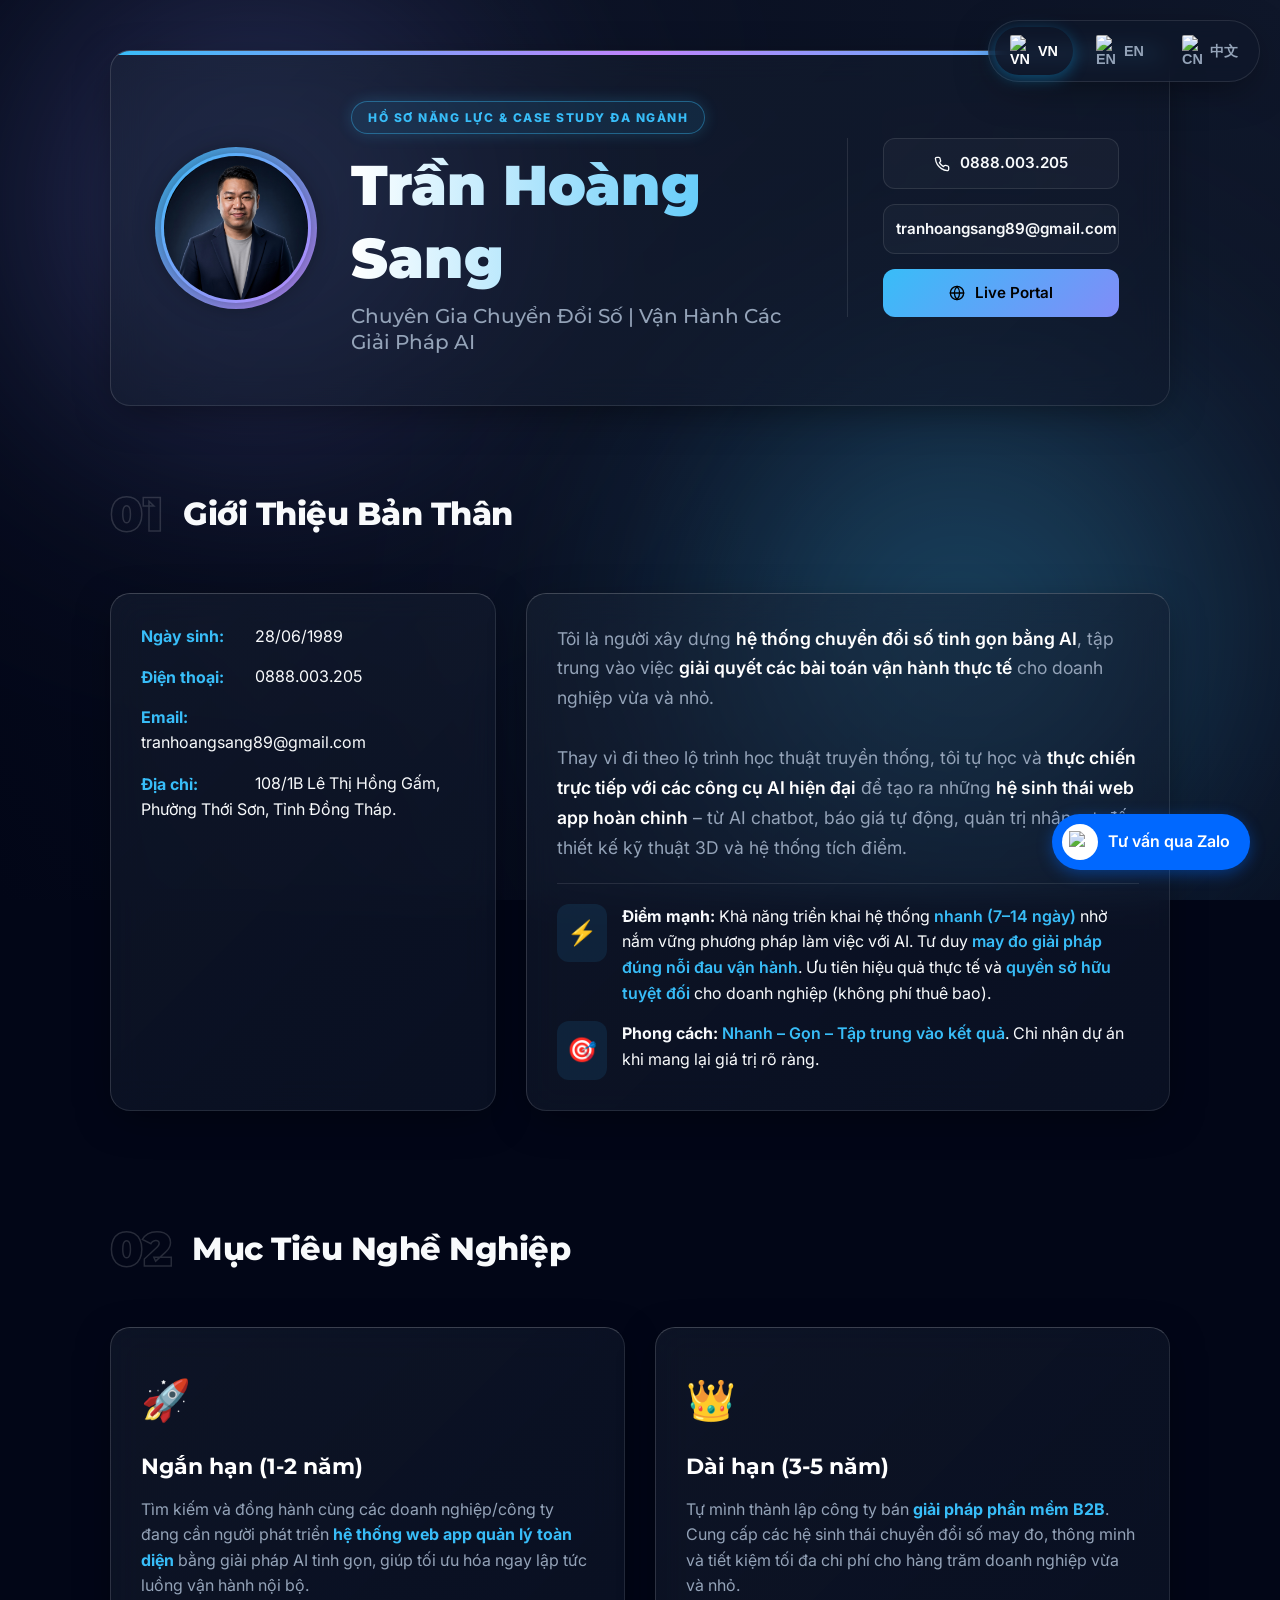
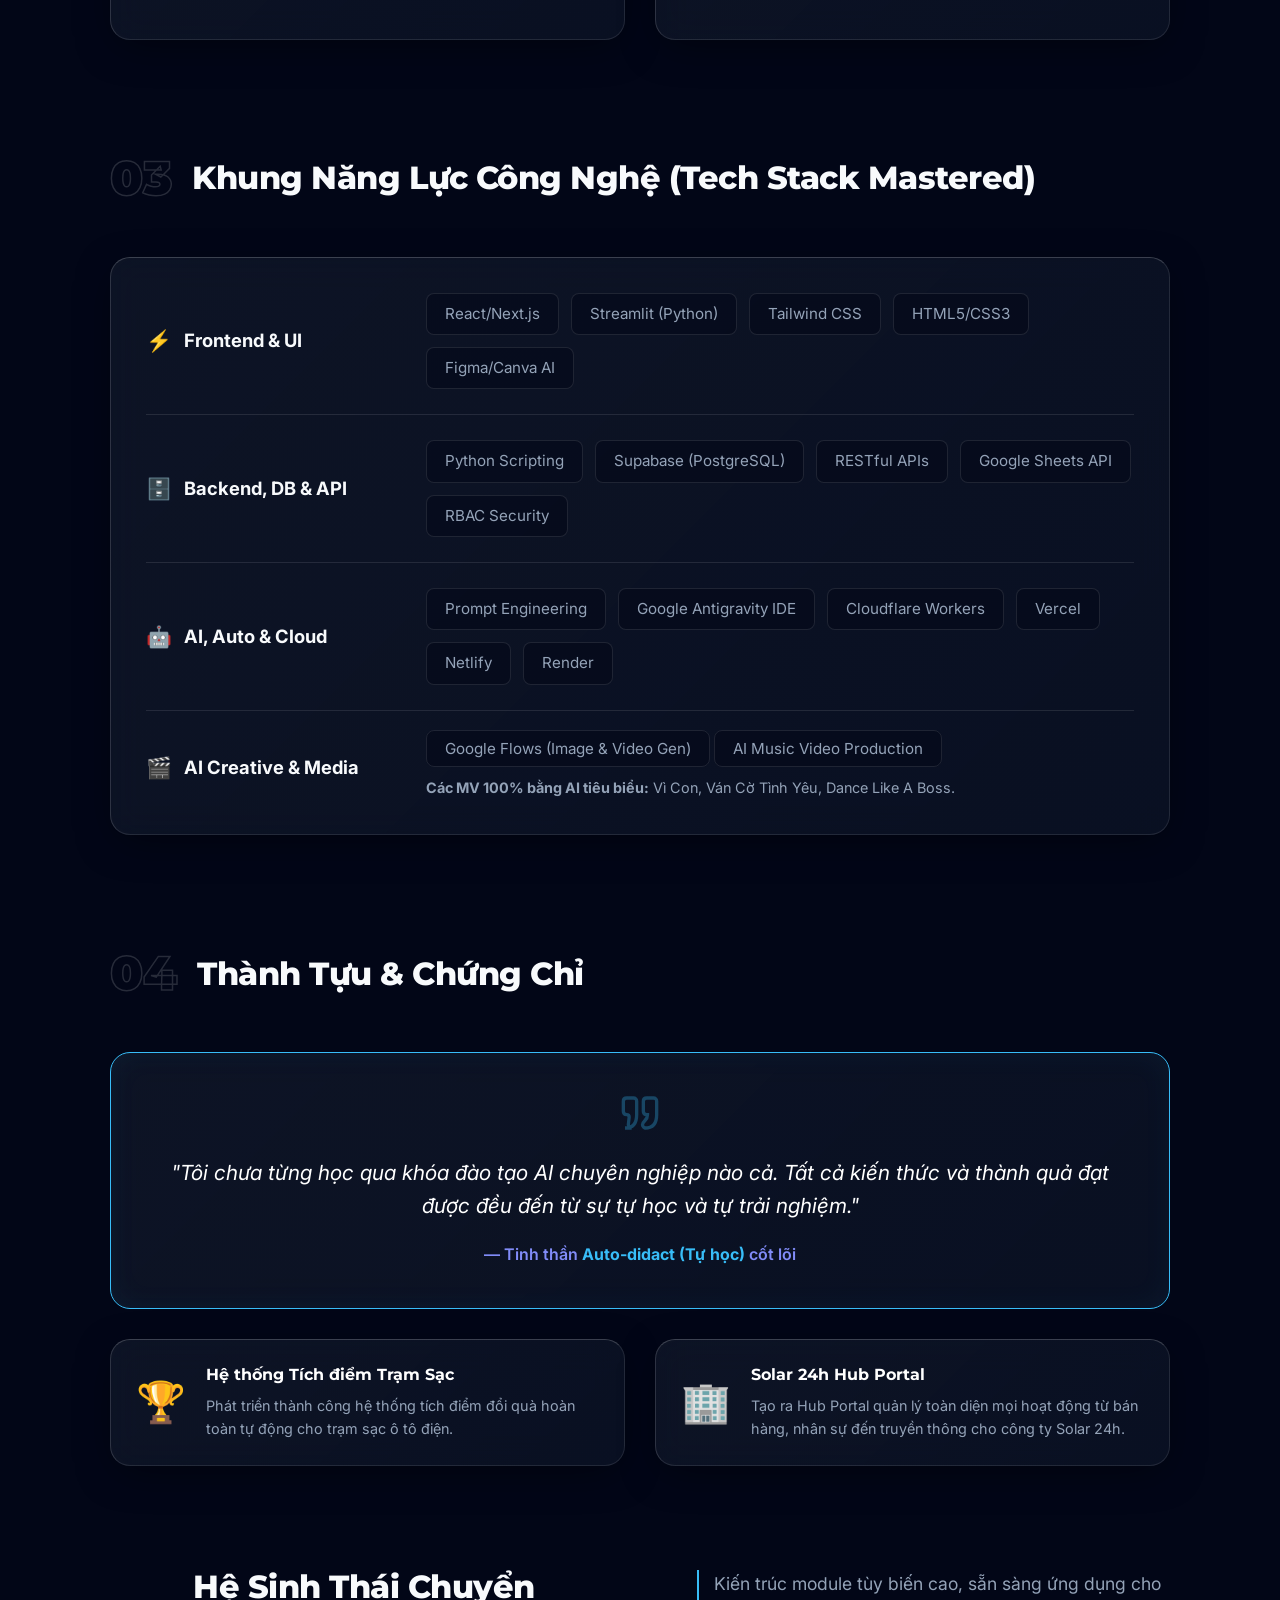
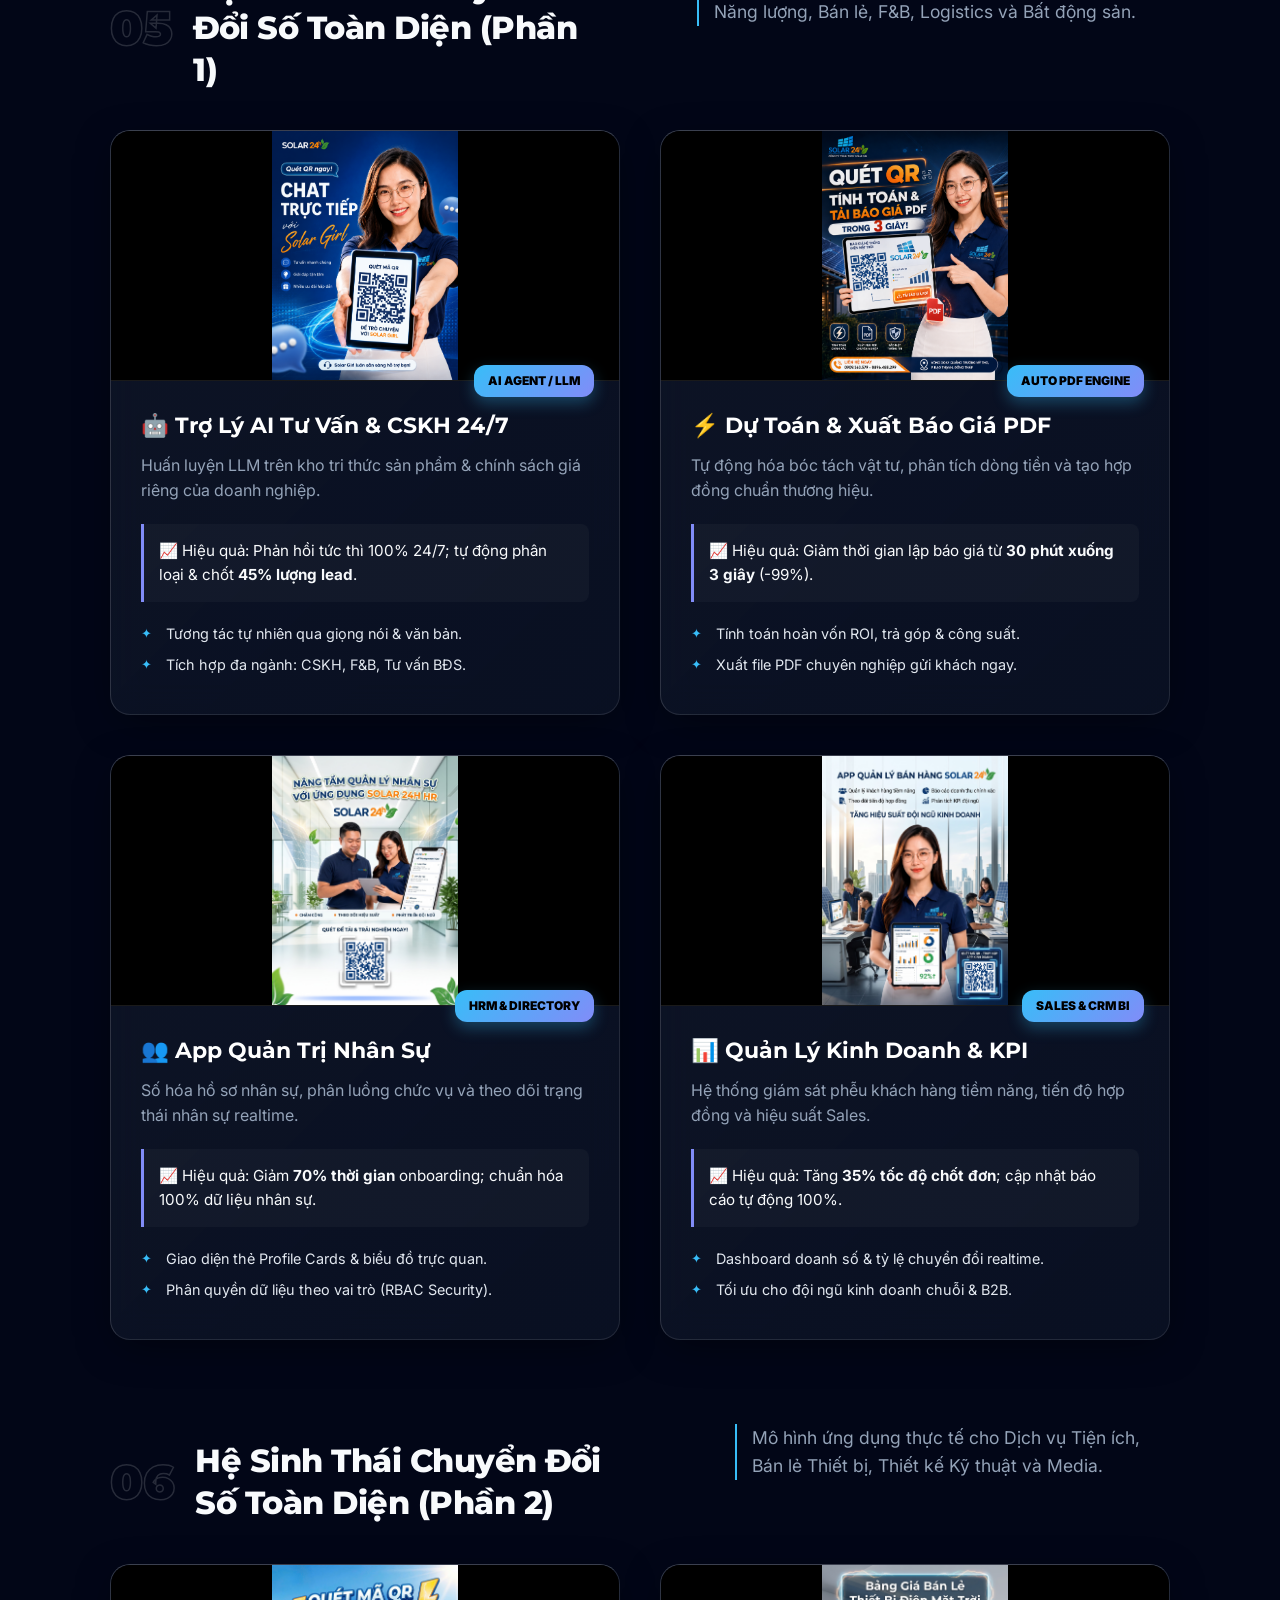
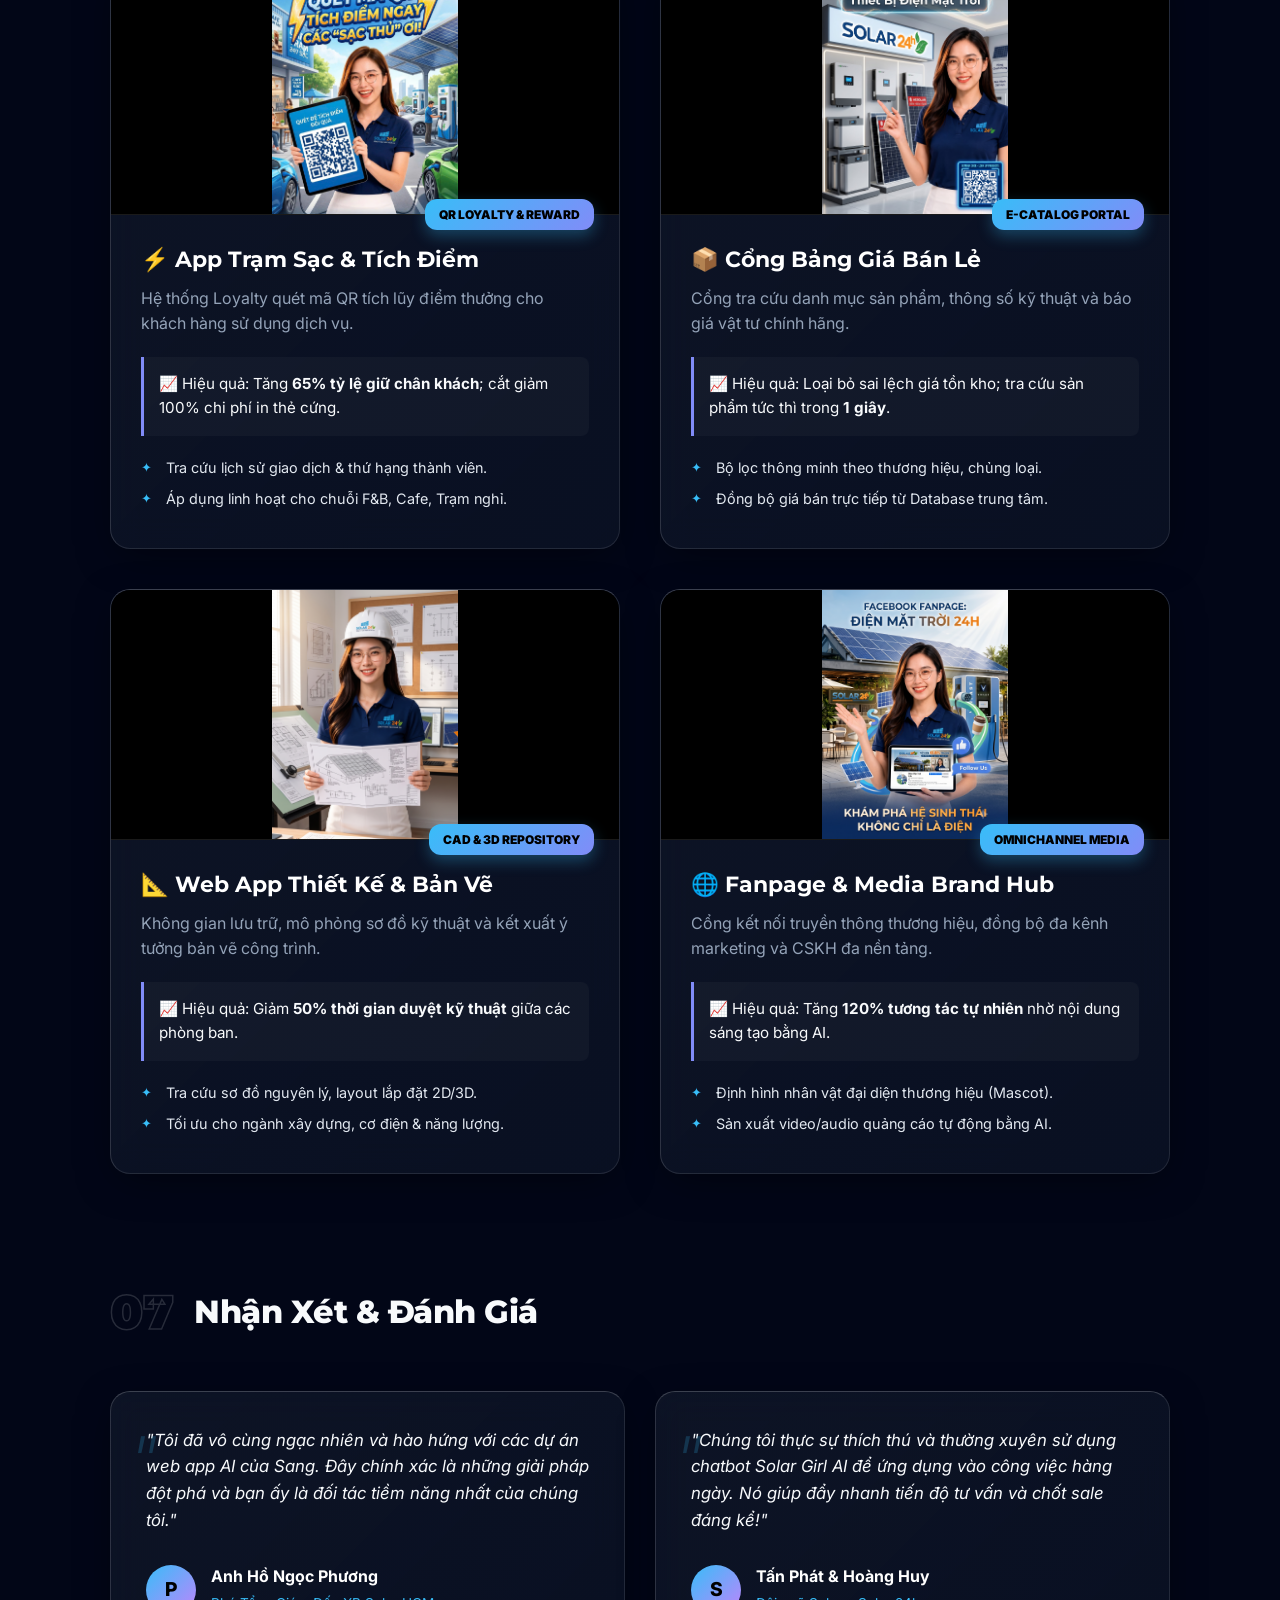
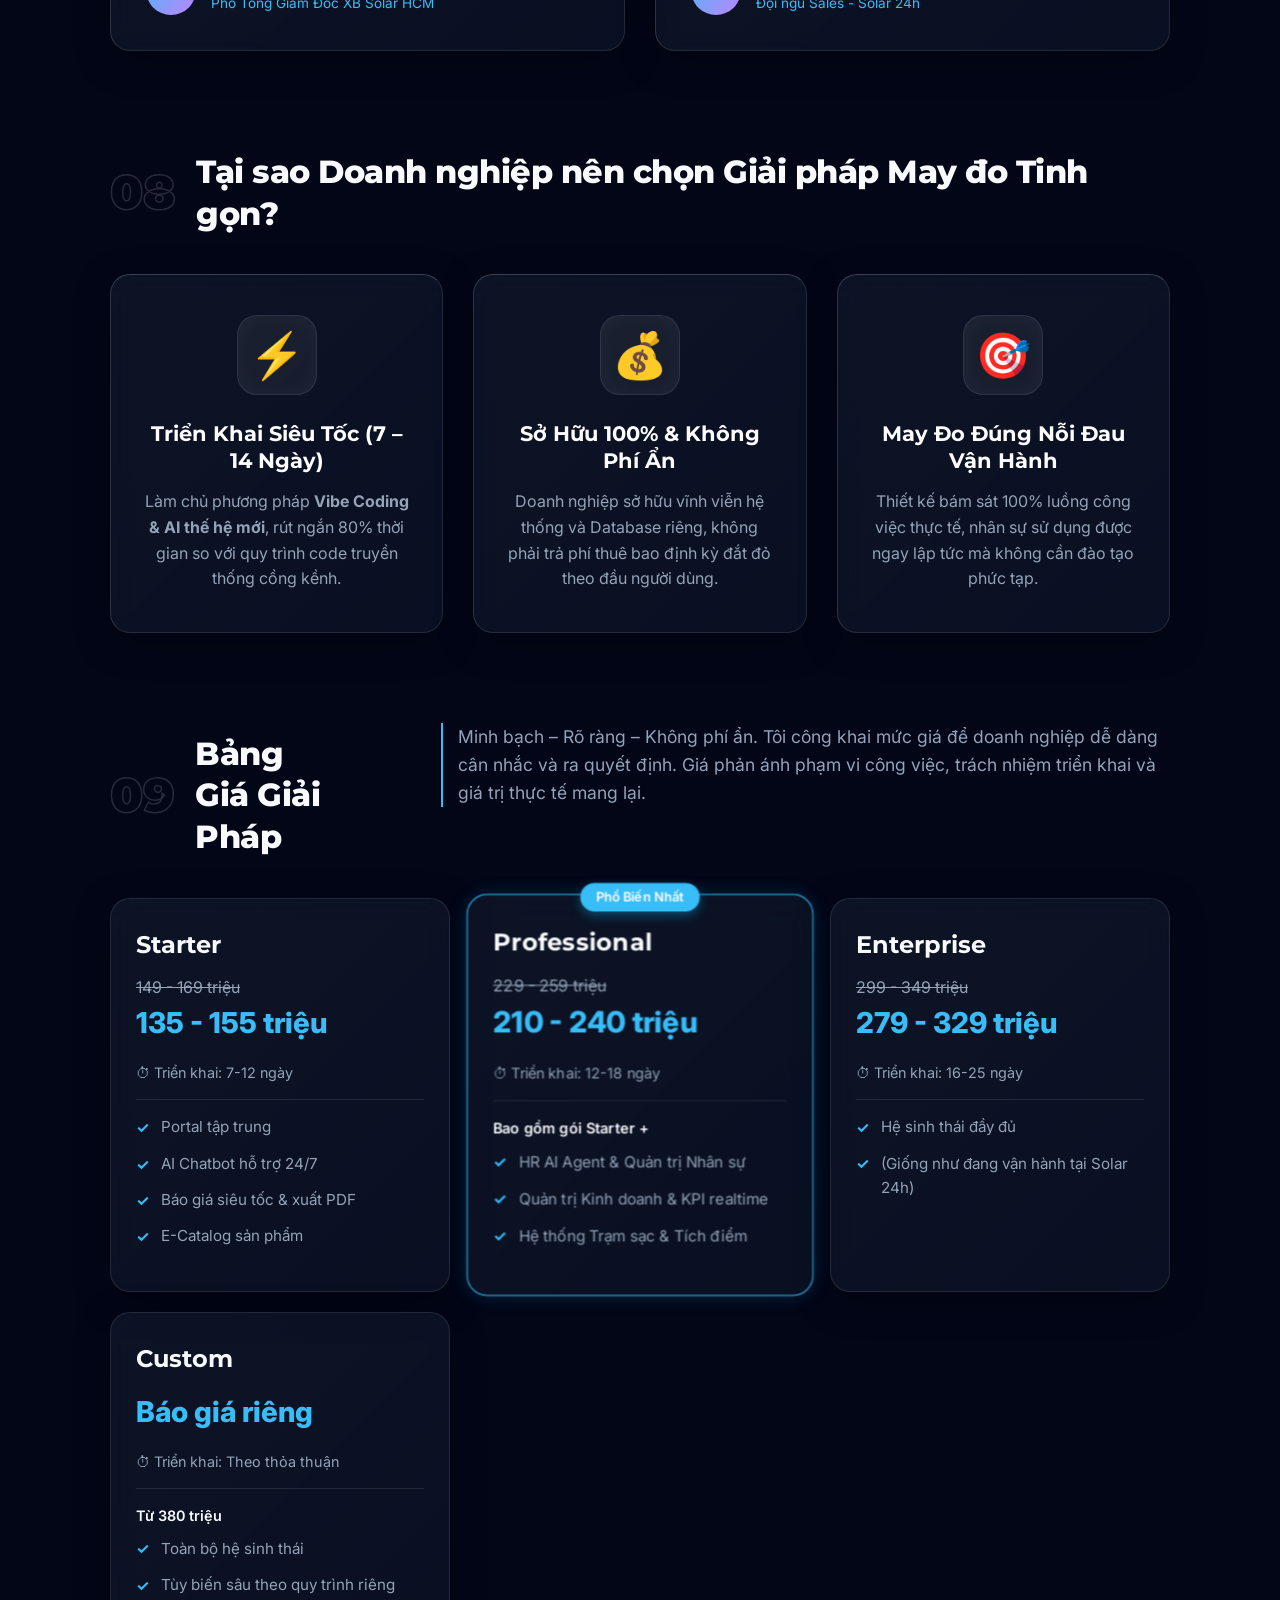
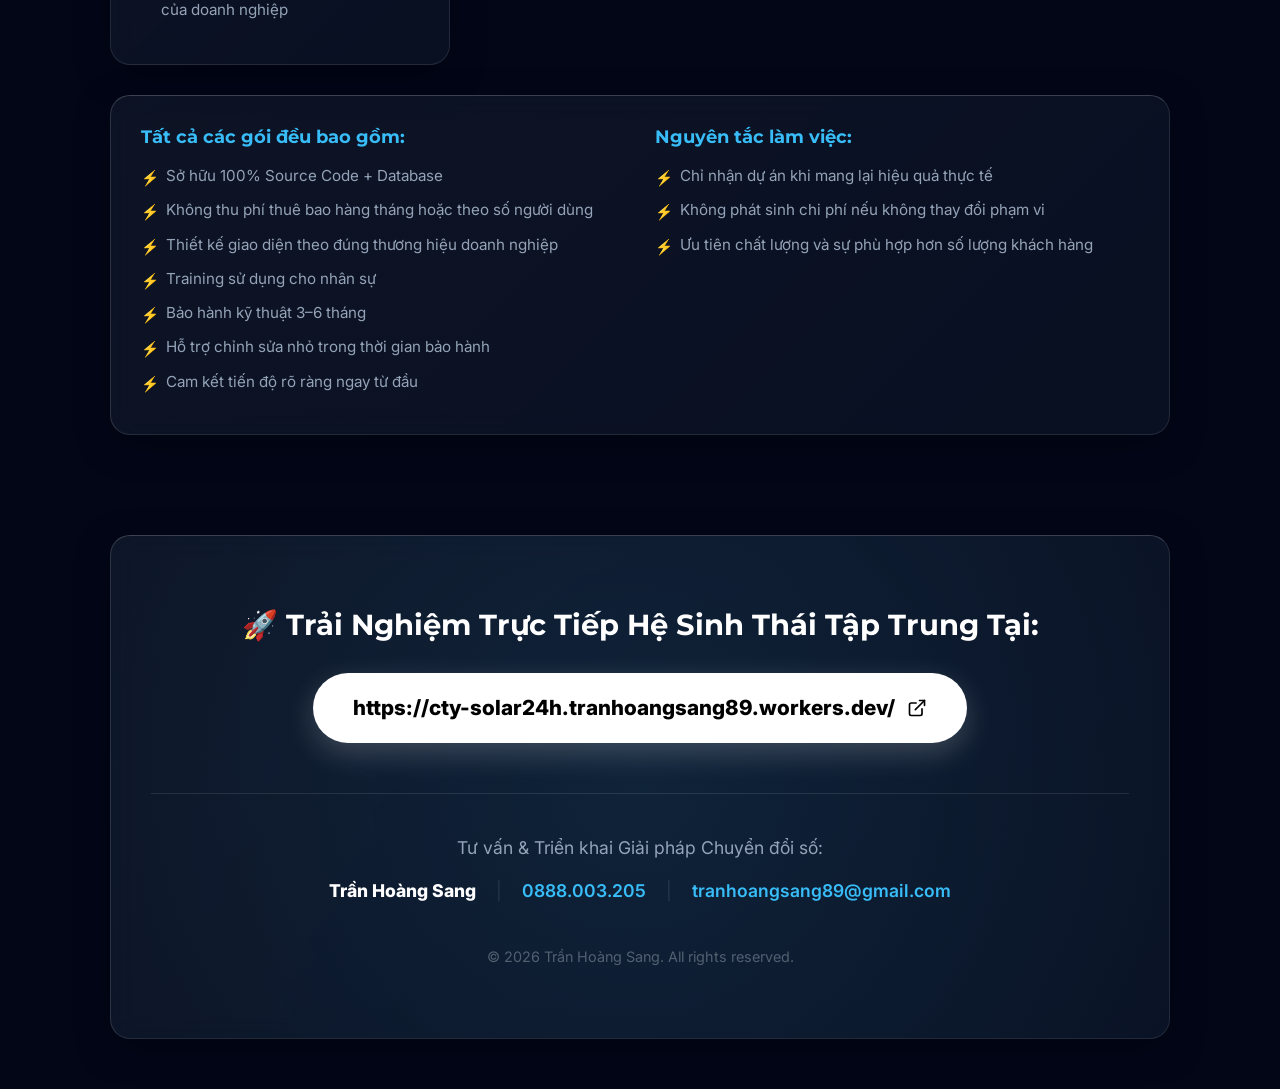
==== commit e31ca426: "Add files via upload" ====
--- a/index.html
+++ b/index.html
@@ -40,9 +40,9 @@
                     <div class="avatar-ring"></div>
                 </div>
                 <div class="header-info">
-                    <span class="badge" data-i18n="badge_header">Capability Profile & Multi-industry Case Studies</span>
+                    <span class="badge" data-i18n="badge_header">Hồ sơ Năng lực & Case Study Đa ngành</span>
                     <h1>Trần Hoàng Sang</h1>
-                    <h2 class="subtitle" data-i18n="job_title">Head of Digital Transformation | AI Solutions Architect</h2>
+                    <h2 class="subtitle" data-i18n="job_title">Chuyên Gia Chuyển Đổi Số | Vận Hành Các Giải Pháp AI</h2>
                 </div>
                 <div class="header-contact">
                     <a href="tel:0888003205" class="contact-btn">
@@ -78,19 +78,19 @@
                 </div>
                 <div class="about-bio glass-panel">
                     <p class="bio-text" data-i18n="bio">
-                        Kinh nghiệm đa dạng với hơn <strong>2 năm làm Marketing</strong> tại Showroom ô tô VinFast, <strong>3 năm tự vận hành</strong> cửa hàng tạp hóa Hoàng Khánh, và <strong>1 năm làm Quản lý nhân sự kiêm Social Media</strong> tại công ty Solar 24h. 
+                        Tôi là người xây dựng <strong class="text-highlight">hệ thống chuyển đổi số tinh gọn bằng AI</strong>, tập trung vào việc <strong class="text-highlight">giải quyết các bài toán vận hành thực tế</strong> cho doanh nghiệp vừa và nhỏ.<br><br>Thay vì đi theo lộ trình học thuật truyền thống, tôi tự học và <strong class="text-highlight">thực chiến trực tiếp với các công cụ AI hiện đại</strong> để tạo ra những <strong class="text-highlight">hệ sinh thái web app hoàn chỉnh</strong> – từ AI chatbot, báo giá tự động, quản trị nhân sự, đến thiết kế kỹ thuật 3D và hệ thống tích điểm.
                     </p>
                     <div class="strengths-box">
                         <div class="strength-item">
                             <span class="strength-icon">⚡</span>
                             <div>
-                                <strong data-i18n="strength_title">Điểm mạnh:</strong> <span data-i18n="strength_desc">Khả năng xử lý công việc thần tốc bằng các công cụ AI chuyên dụng. Luôn thích tự mình làm chủ và hoàn thành mọi quy trình.</span>
+                                <strong data-i18n="strength_title">Điểm mạnh:</strong> <span data-i18n="strength_desc">Khả năng triển khai hệ thống <strong class="text-highlight">nhanh (7–14 ngày)</strong> nhờ nắm vững phương pháp làm việc với AI. Tư duy <strong class="text-highlight">may đo giải pháp đúng nỗi đau vận hành</strong>. Ưu tiên hiệu quả thực tế và <strong class="text-highlight">quyền sở hữu tuyệt đối</strong> cho doanh nghiệp (không phí thuê bao).</span>
                             </div>
                         </div>
                         <div class="strength-item">
                             <span class="strength-icon">🎯</span>
                             <div>
-                                <strong data-i18n="style_title">Phong cách:</strong> <span data-i18n="style_desc">Nhanh gọn, dứt khoát. Chỉ quan tâm đến kết quả cuối cùng, không quan tâm sự cồng kềnh của quá trình thực hiện.</span>
+                                <strong data-i18n="style_title">Phong cách:</strong> <span data-i18n="style_desc"><strong class="text-highlight">Nhanh – Gọn – Tập trung vào kết quả</strong>. Chỉ nhận dự án khi mang lại giá trị rõ ràng.</span>
                             </div>
                         </div>
                     </div>
@@ -617,5 +617,13 @@
             });
         });
     </script>
+    <!-- Floating Zalo CTA -->
+    <a href="https://zalo.me/0888003205" target="_blank" class="floating-zalo">
+        <div class="zalo-icon-wrap">
+            <img src="https://upload.wikimedia.org/wikipedia/commons/9/91/Icon_of_Zalo.svg" alt="Zalo" class="zalo-icon">
+        </div>
+        <span class="zalo-text" data-i18n="btn_zalo">Tư vấn qua Zalo</span>
+    </a>
+
 </body>
 </html>
--- a/style.css
+++ b/style.css
@@ -1192,3 +1192,61 @@
         grid-template-columns: 1fr; /* Stack vertically on mobile */
     }
 }
+
+.text-highlight { color: var(--accent-primary); font-weight: 600; }
+
+/* Floating Zalo Button */
+.floating-zalo {
+    position: fixed;
+    bottom: 30px;
+    right: 30px;
+    display: flex;
+    align-items: center;
+    gap: 10px;
+    background: #0068ff; /* Zalo brand color */
+    color: #fff;
+    padding: 10px 20px 10px 10px;
+    border-radius: 50px;
+    text-decoration: none;
+    font-weight: 600;
+    font-size: 1rem;
+    box-shadow: 0 4px 15px rgba(0, 104, 255, 0.4);
+    z-index: 9999;
+    transition: transform 0.3s ease, box-shadow 0.3s ease;
+}
+
+.floating-zalo:hover {
+    transform: translateY(-5px);
+    box-shadow: 0 8px 25px rgba(0, 104, 255, 0.6);
+}
+
+.zalo-icon-wrap {
+    width: 36px;
+    height: 36px;
+    background: #fff;
+    border-radius: 50%;
+    display: flex;
+    justify-content: center;
+    align-items: center;
+}
+
+.zalo-icon {
+    width: 22px;
+    height: 22px;
+    object-fit: contain;
+}
+
+.zalo-text {
+    white-space: nowrap;
+}
+
+@media (max-width: 768px) {
+    .floating-zalo {
+        bottom: 20px;
+        right: 20px;
+        padding: 8px 16px 8px 8px;
+    }
+    .zalo-text {
+        display: none; /* Hide text on mobile to just show icon */
+    }
+}
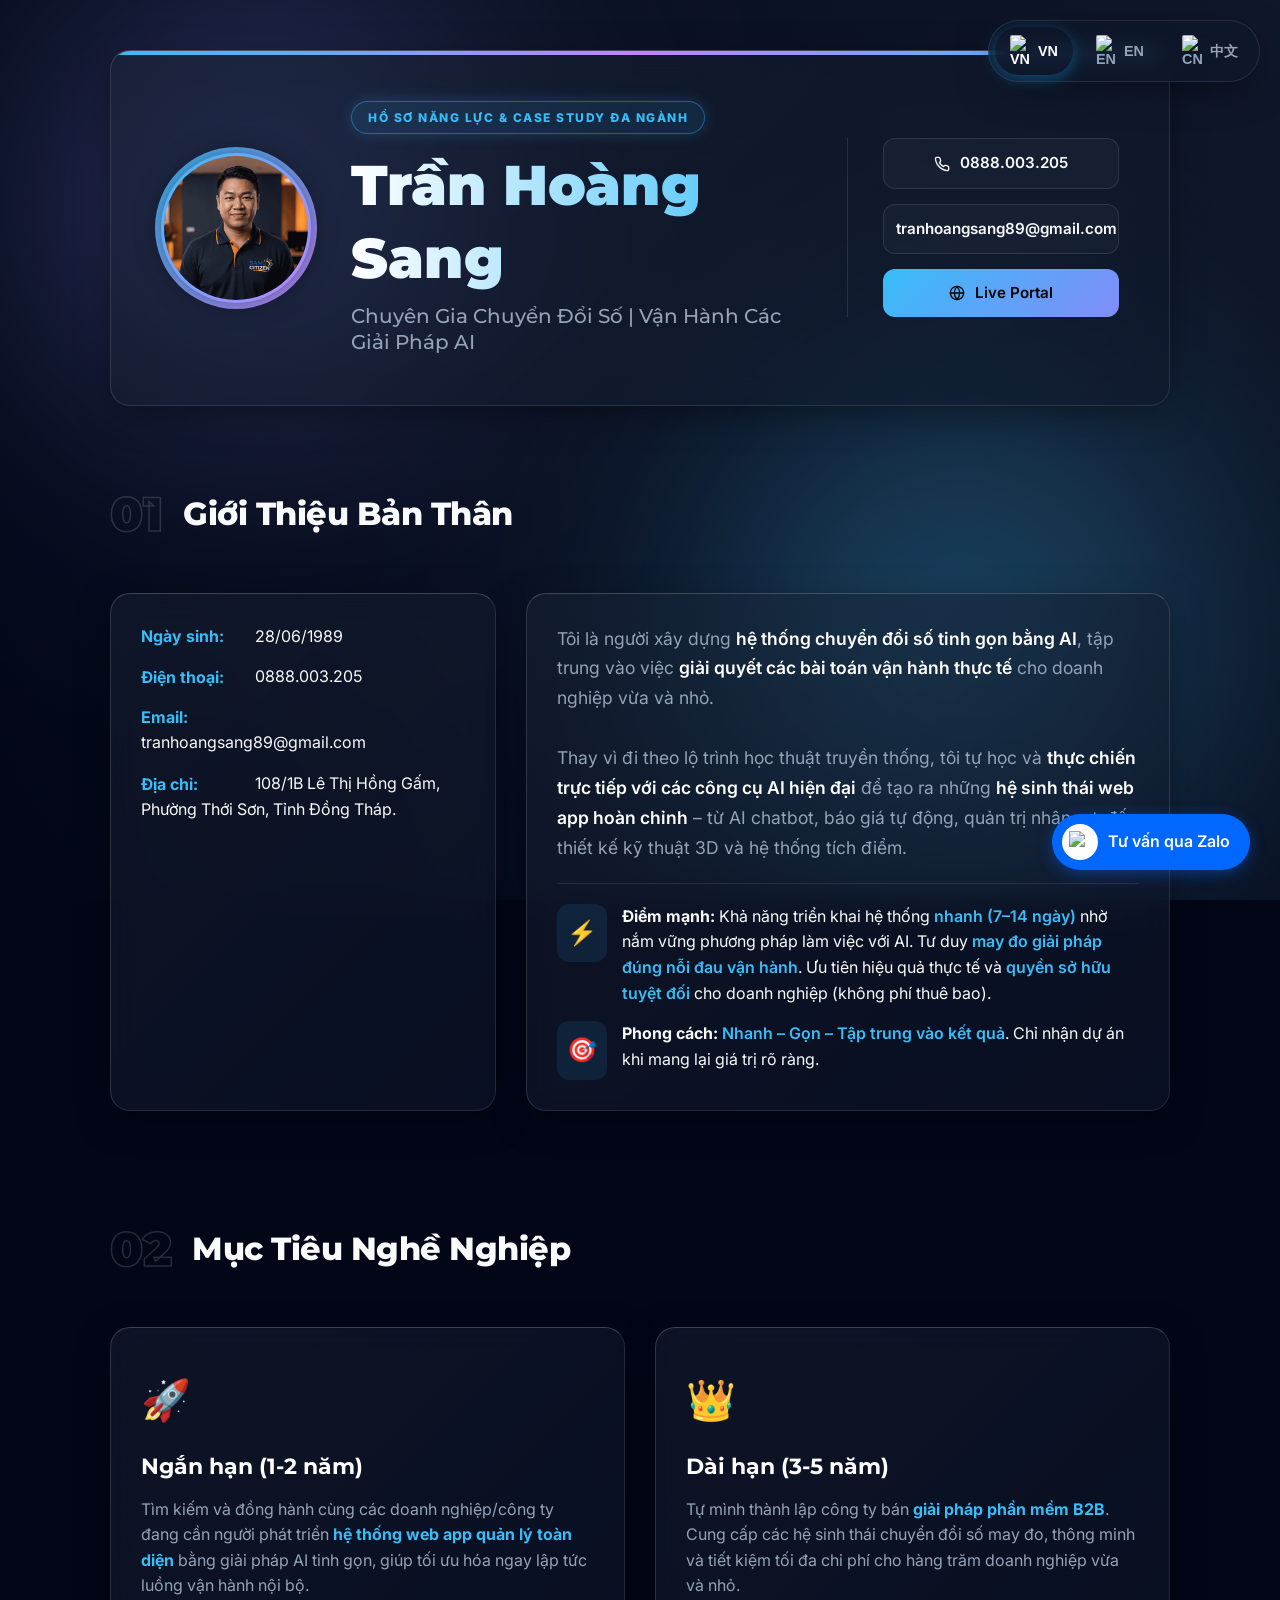
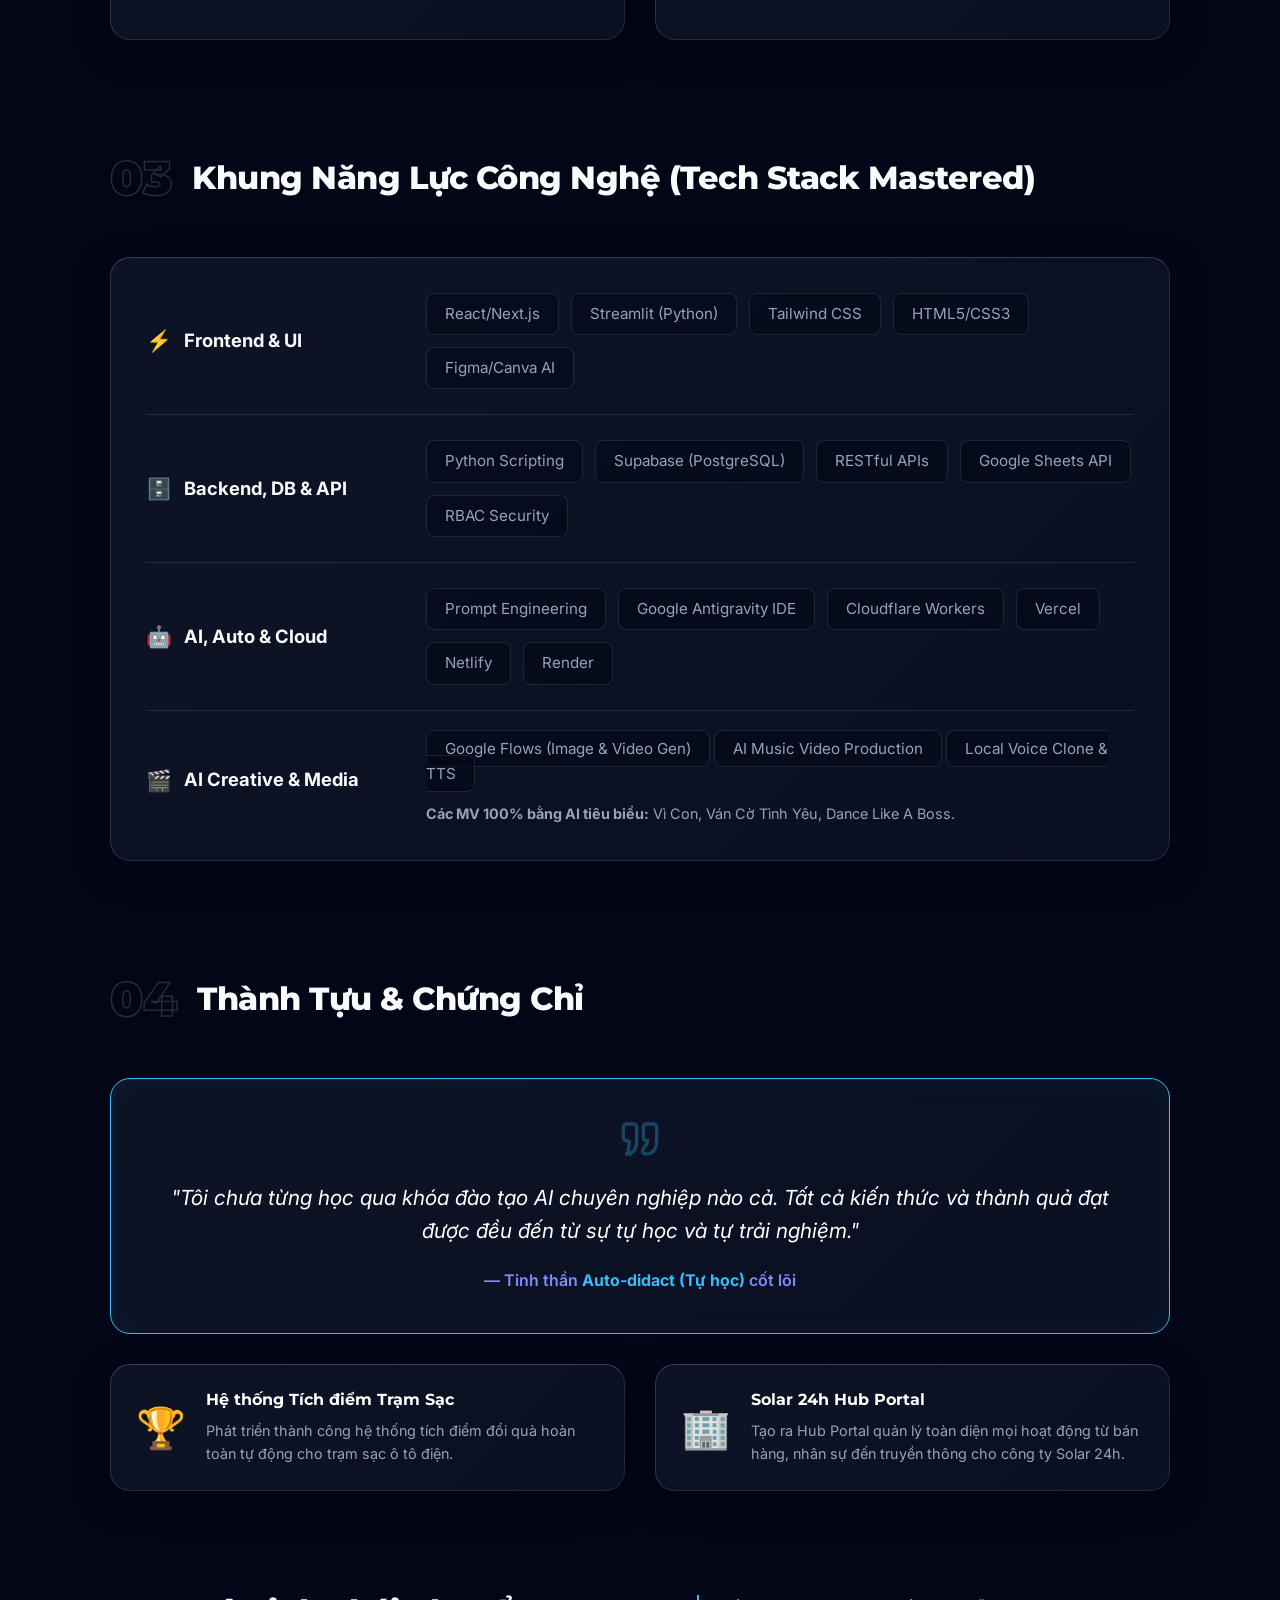
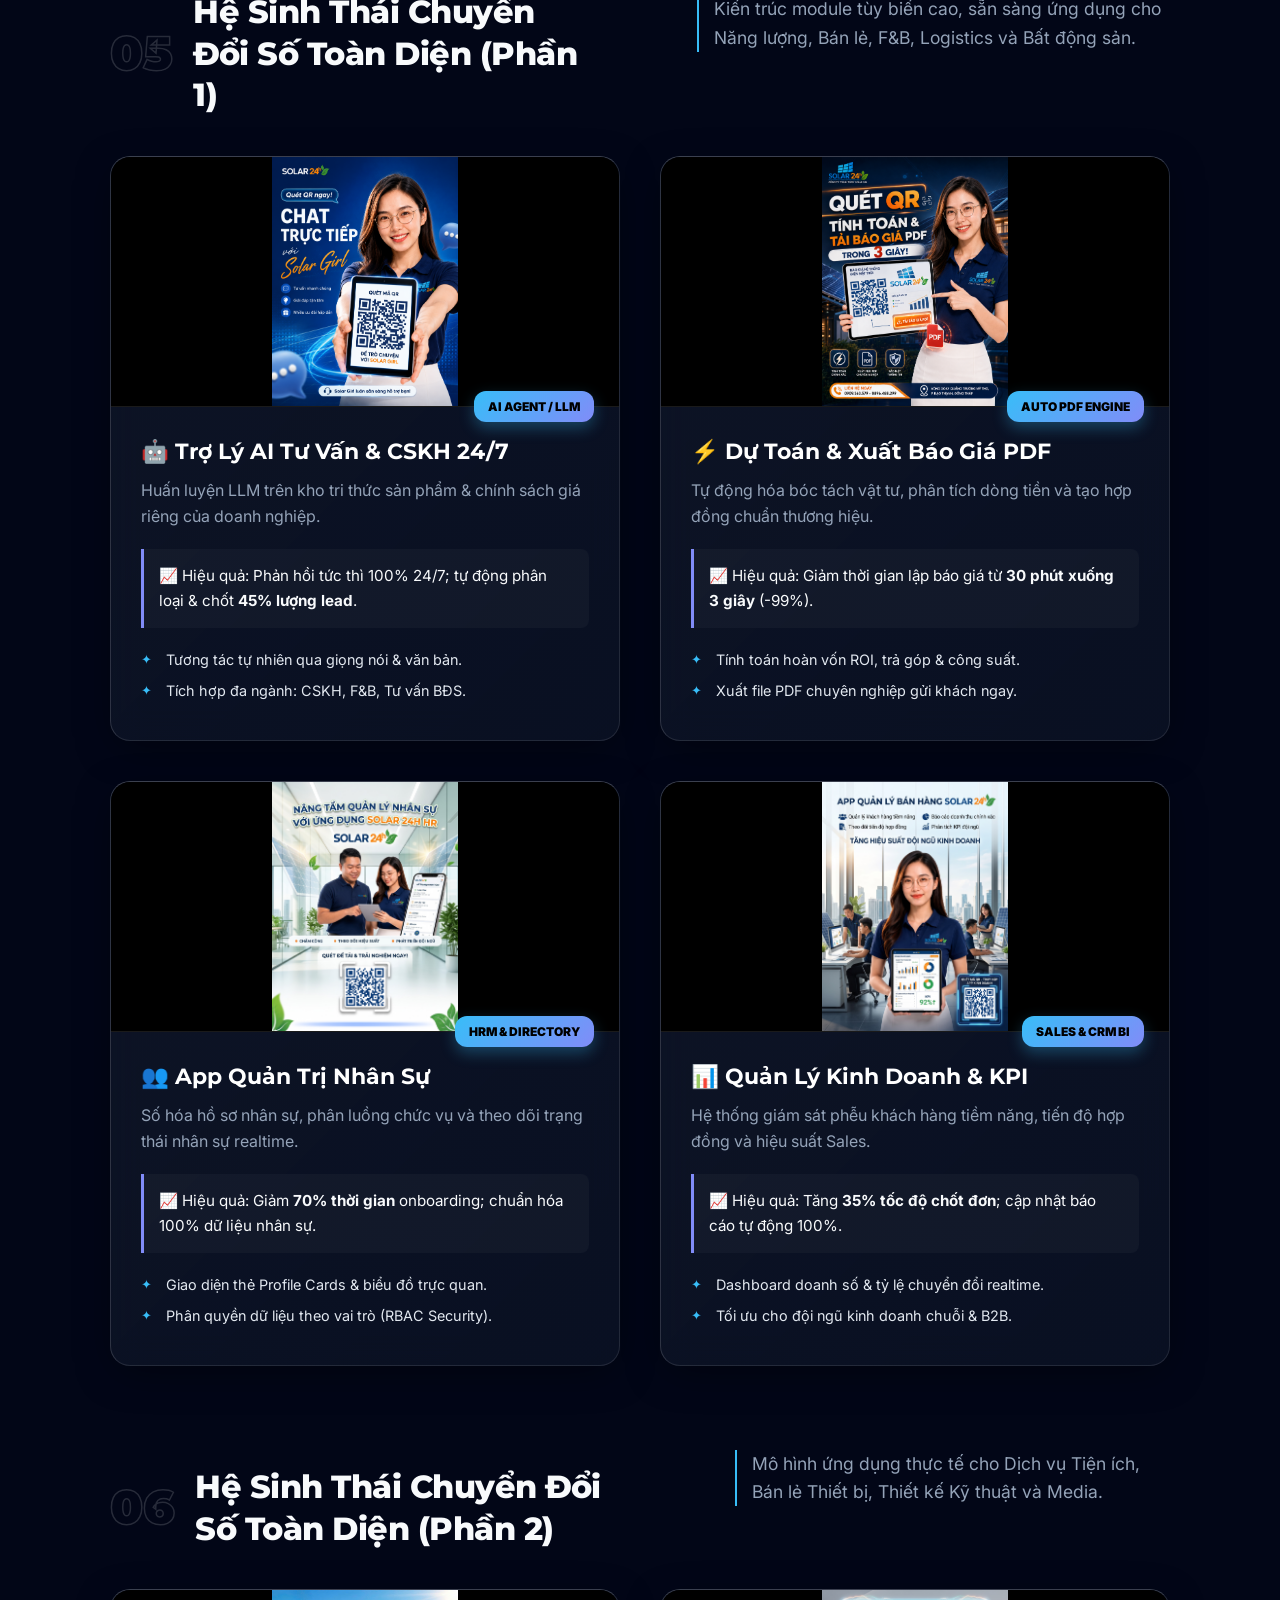
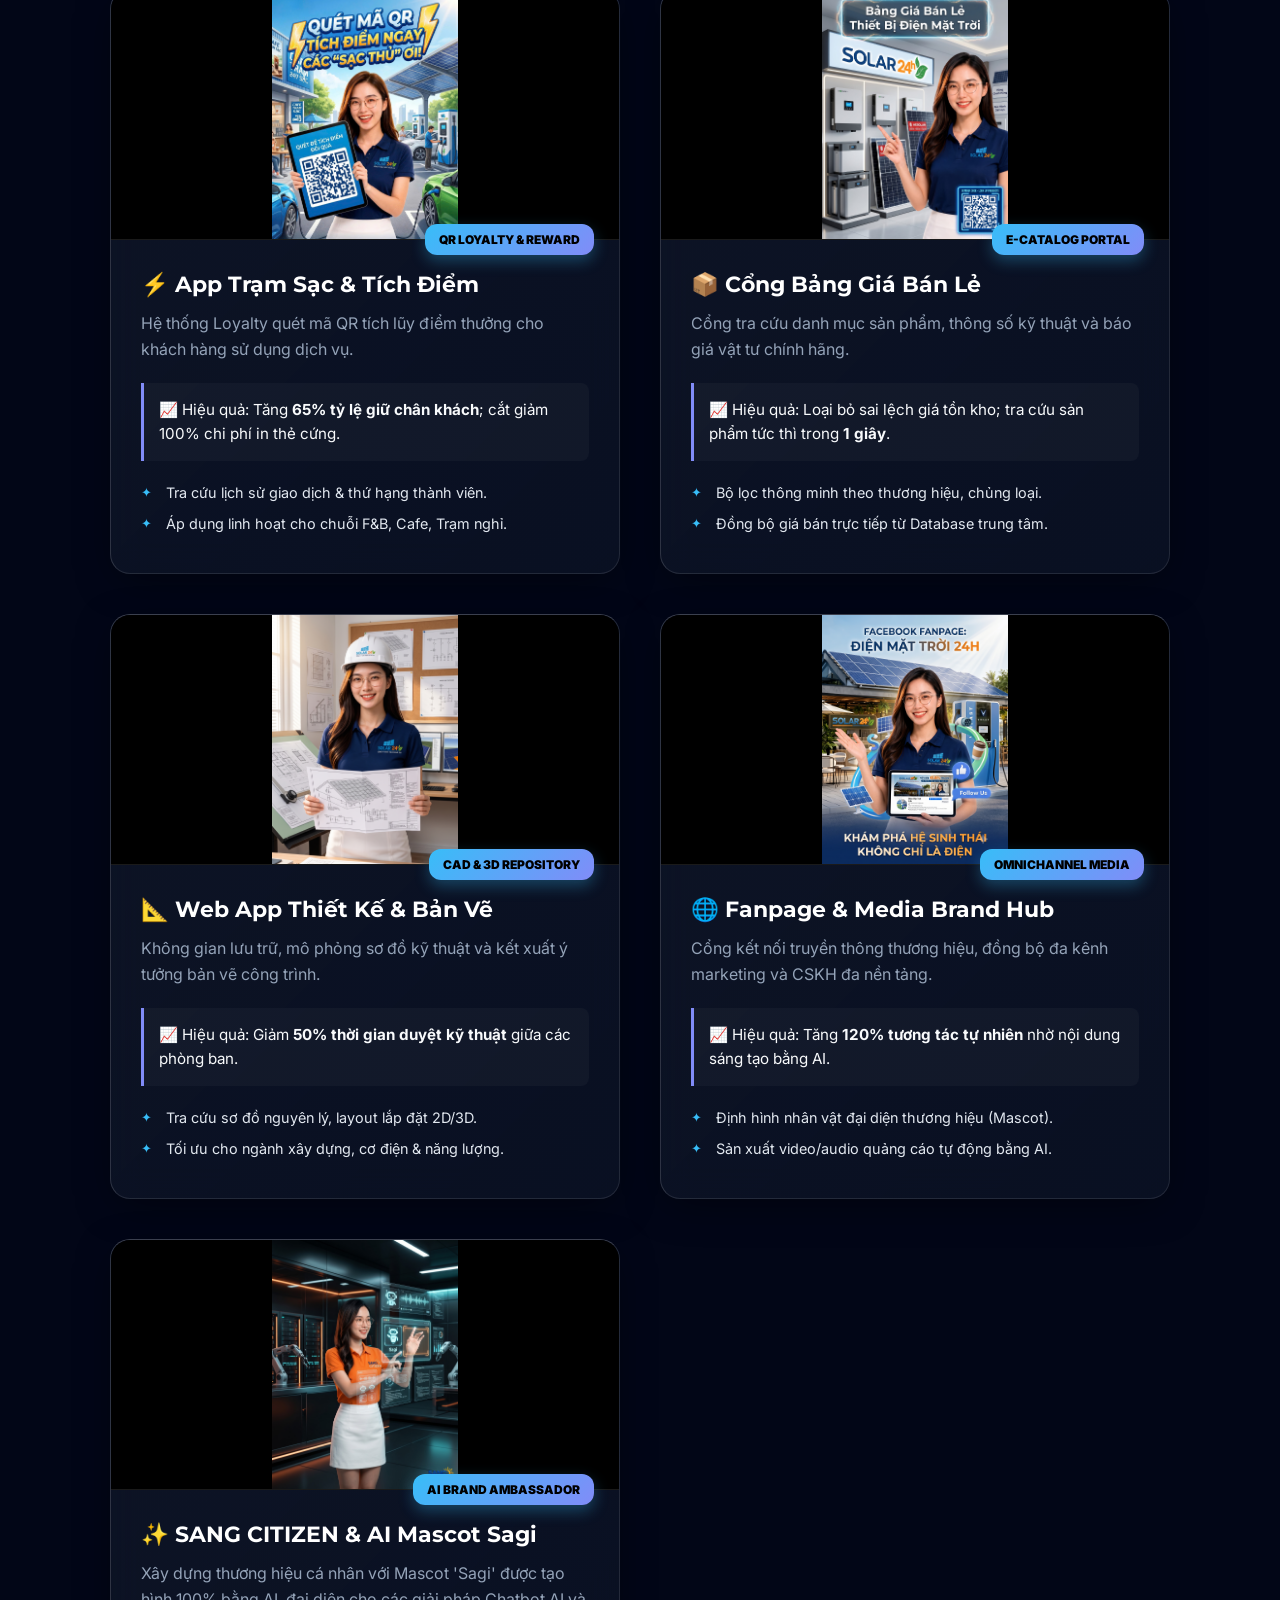
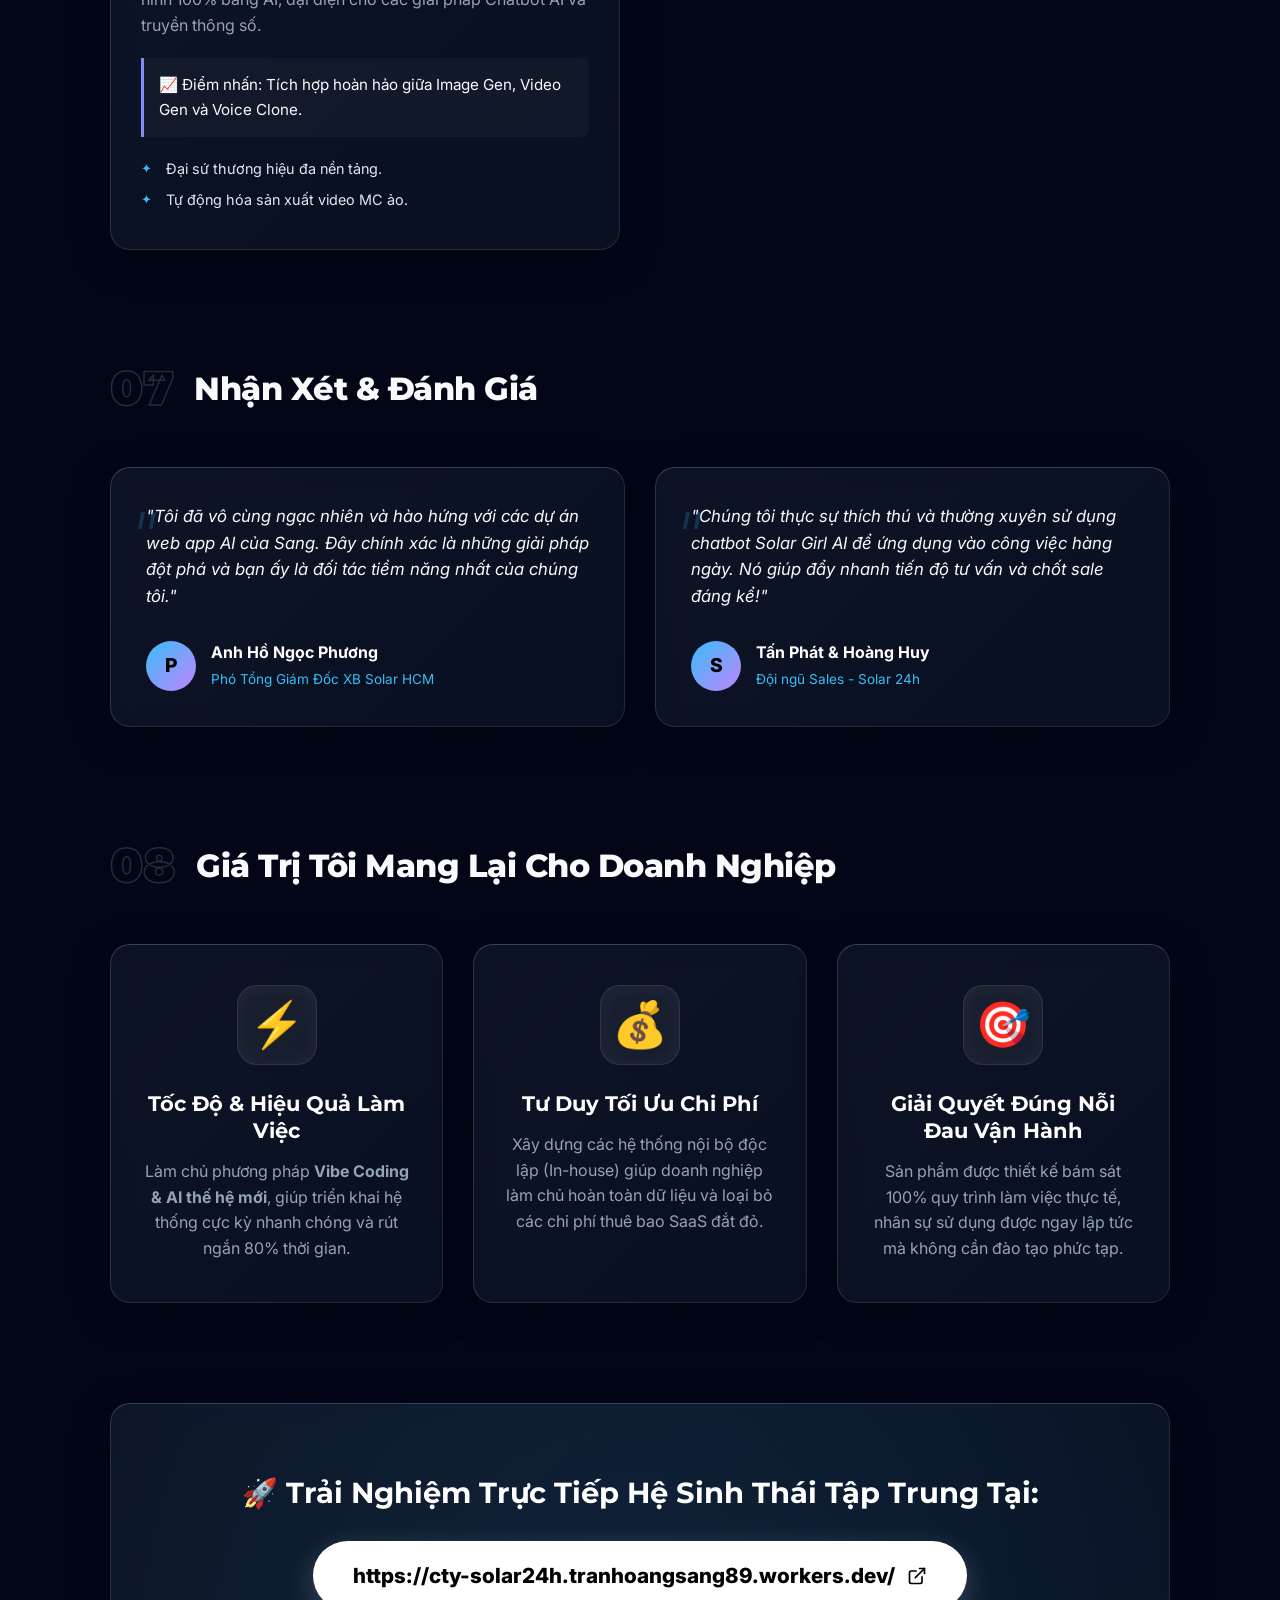
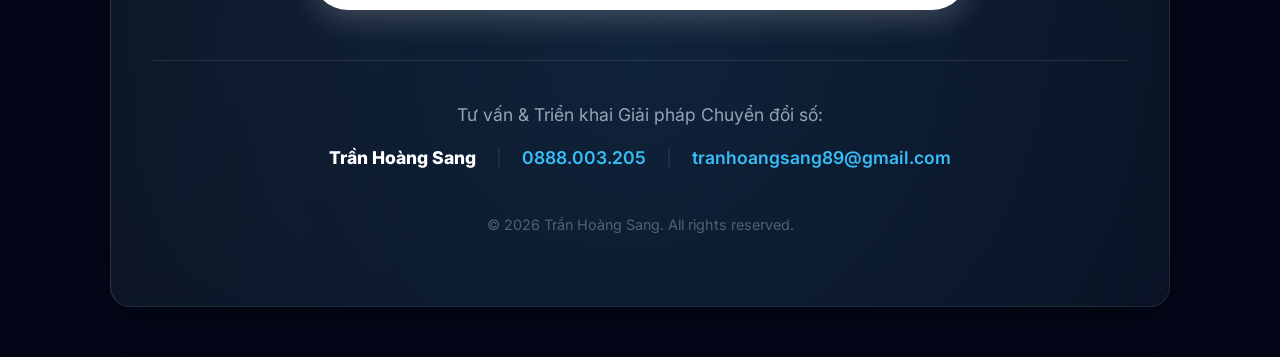
==== commit da5c873a: "Add files via upload" ====
--- a/index.html
+++ b/index.html
@@ -5,6 +5,20 @@
     <meta name="viewport" content="width=device-width, initial-scale=1.0">
     <title data-i18n="title">Portfolio - Trần Hoàng Sang | Chuyên gia Chuyển đổi số</title>
     <meta name="description" content="Portfolio của Trần Hoàng Sang - Head of Digital Transformation & AI Solutions Architect.">
+    
+    <!-- Open Graph / Facebook / Zalo -->
+    <meta property="og:type" content="website">
+    <meta property="og:url" content="https://portfolio-tranhoangsang89.vercel.app/">
+    <meta property="og:title" content="Portfolio - Trần Hoàng Sang | Chuyên Gia Chuyển Đổi Số">
+    <meta property="og:description" content="Người xây dựng hệ thống chuyển đổi số tinh gọn bằng AI, tập trung vào việc giải quyết các bài toán vận hành thực tế cho doanh nghiệp.">
+    <meta property="og:image" content="https://portfolio-tranhoangsang89.vercel.app/Trần%20Hoàng%20Sang%2089.jpg">
+
+    <!-- Twitter -->
+    <meta property="twitter:card" content="summary_large_image">
+    <meta property="twitter:url" content="https://portfolio-tranhoangsang89.vercel.app/">
+    <meta property="twitter:title" content="Portfolio - Trần Hoàng Sang | Chuyên Gia Chuyển Đổi Số">
+    <meta property="twitter:description" content="Người xây dựng hệ thống chuyển đổi số tinh gọn bằng AI, tập trung vào việc giải quyết các bài toán vận hành thực tế cho doanh nghiệp.">
+    <meta property="twitter:image" content="https://portfolio-tranhoangsang89.vercel.app/Trần%20Hoàng%20Sang%2089.jpg">
     <!-- Google Fonts for modern typography -->
     <link rel="preconnect" href="https://fonts.googleapis.com">
     <link rel="preconnect" href="https://fonts.gstatic.com" crossorigin>
@@ -36,7 +50,7 @@
         <header class="header-card glass-panel fade-in-up">
             <div class="header-content">
                 <div class="header-avatar-wrapper">
-                    <img src="Trần Hoàng Sang 89.jpg" alt="Trần Hoàng Sang" class="avatar-img" onerror="this.src='https://via.placeholder.com/150/0284c7/ffffff?text=THS'">
+                    <img src="avatar Sang.png" alt="Trần Hoàng Sang" class="avatar-img" onerror="this.src='https://via.placeholder.com/150/0284c7/ffffff?text=THS'">
                     <div class="avatar-ring"></div>
                 </div>
                 <div class="header-info">
@@ -170,6 +184,7 @@
                         <div>
                             <span class="tech-tag">Google Flows (Image & Video Gen)</span>
                             <span class="tech-tag">AI Music Video Production</span>
+                            <span class="tech-tag">Local Voice Clone & TTS</span>
                         </div>
                         <div style="color: var(--text-muted); font-size: 0.9rem; margin-top: 5px;">
                             <strong data-i18n="tech_mv_title">Các MV 100% bằng AI tiêu biểu:</strong> Vì Con, Ván Cờ Tình Yêu, Dance Like A Boss.
@@ -390,7 +405,7 @@
                     <div class="card-img-wrapper">
                         <img src="Fanpage Facebook Solar 24h.png" alt="Fanpage Ecosystem">
                         <div class="overlay">
-                            <a href="https://facebook.com/solar24h" target="_blank" class="preview-btn" data-i18n="btn_preview">Xem trực tiếp</a>
+                            <a href="https://www.facebook.com/Solar24h.com.vn/" target="_blank" class="preview-btn" data-i18n="btn_preview">Xem trực tiếp</a>
                         </div>
                     </div>
                     <div class="card-content">
@@ -406,6 +421,28 @@
                         </ul>
                     </div>
                 </article>
+
+                <!-- Project 9 -->
+                <article class="showcase-card glass-panel hover-lift">
+                    <div class="card-img-wrapper">
+                        <img src="Sagi labs.png" alt="Sagi AI Mascot">
+                        <div class="overlay">
+                            <a href="javascript:void(0)" class="preview-btn" onclick="openVideoModal()" data-i18n="btn_preview_video">Xem Video</a>
+                        </div>
+                    </div>
+                    <div class="card-content">
+                        <span class="card-badge">AI BRAND AMBASSADOR</span>
+                        <h4 class="card-title" data-i18n="p9_title">✨ SANG CITIZEN & AI Mascot Sagi</h4>
+                        <p class="card-desc" data-i18n="p9_desc">Xây dựng thương hiệu cá nhân với Mascot 'Sagi' được tạo hình 100% bằng AI, đại diện cho các giải pháp Chatbot AI và truyền thông số.</p>
+                        <div class="card-metrics" data-i18n="p9_metric">
+                            <span class="metric-icon">📈</span> Điểm nhấn: Tích hợp hoàn hảo giữa Image Gen, Video Gen và Voice Clone.
+                        </div>
+                        <ul class="card-features">
+                            <li data-i18n="p9_f1">Đại sứ thương hiệu đa nền tảng.</li>
+                            <li data-i18n="p9_f2">Tự động hóa sản xuất video MC ảo.</li>
+                        </ul>
+                    </div>
+                </article>
             </div>
         </section>
 
@@ -448,30 +485,30 @@
         <section class="section fade-in-up" style="animation-delay: 0.3s;">
             <div class="section-header">
                 <span class="section-number">08</span>
-                <h3 class="section-title" data-i18n="sec8_title">Tại sao Doanh nghiệp nên chọn Giải pháp May đo Tinh gọn?</h3>
+                <h3 class="section-title" data-i18n="sec8_title">Giá Trị Tôi Mang Lại Cho Doanh Nghiệp</h3>
             </div>
             
             <div class="value-grid">
                 <div class="value-card glass-panel hover-glow">
                     <div class="value-icon">⚡</div>
-                    <h4 class="value-head" data-i18n="v1_title">Triển Khai Siêu Tốc (7 – 14 Ngày)</h4>
-                    <p class="value-sub" data-i18n="v1_desc">Làm chủ phương pháp <strong>Vibe Coding & AI thế hệ mới</strong>, rút ngắn 80% thời gian so với quy trình code truyền thống cồng kềnh.</p>
+                    <h4 class="value-head" data-i18n="v1_title">Tốc Độ & Hiệu Quả Làm Việc</h4>
+                    <p class="value-sub" data-i18n="v1_desc">Làm chủ phương pháp <strong>Vibe Coding & AI thế hệ mới</strong>, giúp triển khai hệ thống cực kỳ nhanh chóng và rút ngắn 80% thời gian.</p>
                 </div>
                 <div class="value-card glass-panel hover-glow">
                     <div class="value-icon">💰</div>
-                    <h4 class="value-head" data-i18n="v2_title">Sở Hữu 100% & Không Phí Ẩn</h4>
-                    <p class="value-sub" data-i18n="v2_desc">Doanh nghiệp sở hữu vĩnh viễn hệ thống và Database riêng, không phải trả phí thuê bao định kỳ đắt đỏ theo đầu người dùng.</p>
+                    <h4 class="value-head" data-i18n="v2_title">Tư Duy Tối Ưu Chi Phí</h4>
+                    <p class="value-sub" data-i18n="v2_desc">Xây dựng các hệ thống nội bộ độc lập (In-house) giúp doanh nghiệp làm chủ hoàn toàn dữ liệu và loại bỏ các chi phí thuê bao SaaS đắt đỏ.</p>
                 </div>
                 <div class="value-card glass-panel hover-glow">
                     <div class="value-icon">🎯</div>
-                    <h4 class="value-head" data-i18n="v3_title">May Đo Đúng Nỗi Đau Vận Hành</h4>
-                    <p class="value-sub" data-i18n="v3_desc">Thiết kế bám sát 100% luồng công việc thực tế, nhân sự sử dụng được ngay lập tức mà không cần đào tạo phức tạp.</p>
-                </div>
-            </div>
-        </section>
-
-        <!-- 09: BẢNG GIÁ GIẢI PHÁP -->
-        <section class="section fade-in-up" style="animation-delay: 0.4s;">
+                    <h4 class="value-head" data-i18n="v3_title">Giải Quyết Đúng Nỗi Đau Vận Hành</h4>
+                    <p class="value-sub" data-i18n="v3_desc">Sản phẩm được thiết kế bám sát 100% quy trình làm việc thực tế, nhân sự sử dụng được ngay lập tức mà không cần đào tạo phức tạp.</p>
+                </div>
+            </div>
+        </section>
+
+        <!-- 09: BẢNG GIÁ GIẢI PHÁP (Tạm ẩn) -->
+        <section class="section fade-in-up" style="display: none;">
             <div class="section-header">
                 <span class="section-number">09</span>
                 <h3 class="section-title" data-i18n="sec9_title">Bảng Giá Giải Pháp</h3>
@@ -624,6 +661,53 @@
         </div>
         <span class="zalo-text" data-i18n="btn_zalo">Tư vấn qua Zalo</span>
     </a>
+    <!-- Video Modal -->
+    <div id="videoModal" class="modal">
+        <div class="modal-content glass-panel" style="background: rgba(10, 15, 30, 0.95); border: 1px solid rgba(255,255,255,0.1);">
+            <span class="close-modal">&times;</span>
+            <h3 style="text-align: center; margin-bottom: 20px; font-family: var(--font-heading); background: var(--gradient-primary); -webkit-background-clip: text; -webkit-text-fill-color: transparent;">SANG CITIZEN & Sagi Mascot</h3>
+            <div class="video-container" style="display: flex; flex-wrap: wrap; gap: 20px; justify-content: center;">
+                <iframe width="315" height="560" src="https://www.youtube.com/embed/IMt2P6MXebU" title="YouTube video player" frameborder="0" allow="accelerometer; autoplay; clipboard-write; encrypted-media; gyroscope; picture-in-picture; web-share" allowfullscreen style="border-radius: 15px; box-shadow: 0 10px 30px rgba(0,0,0,0.5);"></iframe>
+                <iframe width="315" height="560" src="https://www.youtube.com/embed/M1lM7QgagzY" title="YouTube video player" frameborder="0" allow="accelerometer; autoplay; clipboard-write; encrypted-media; gyroscope; picture-in-picture; web-share" allowfullscreen style="border-radius: 15px; box-shadow: 0 10px 30px rgba(0,0,0,0.5);"></iframe>
+            </div>
+        </div>
+    </div>
+
+    <script>
+        function openVideoModal() {
+            const modal = document.getElementById('videoModal');
+            modal.style.display = 'flex';
+            void modal.offsetWidth; // Trigger reflow
+            modal.classList.add('show');
+        }
+
+        document.querySelector('.close-modal').addEventListener('click', function() {
+            const modal = document.getElementById('videoModal');
+            modal.classList.remove('show');
+            setTimeout(() => { modal.style.display = 'none'; }, 300);
+            
+            // Stop videos when closing by re-assigning the src
+            const iframes = modal.querySelectorAll('iframe');
+            iframes.forEach(iframe => {
+                const src = iframe.src;
+                iframe.src = src;
+            });
+        });
+
+        window.addEventListener('click', function(event) {
+            const modal = document.getElementById('videoModal');
+            if (event.target == modal) {
+                modal.classList.remove('show');
+                setTimeout(() => { modal.style.display = 'none'; }, 300);
+                
+                const iframes = modal.querySelectorAll('iframe');
+                iframes.forEach(iframe => {
+                    const src = iframe.src;
+                    iframe.src = src;
+                });
+            }
+        });
+    </script>
 
 </body>
 </html>
--- a/style.css
+++ b/style.css
@@ -1187,7 +1187,7 @@
     .pricing-card.highlight {
         transform: none; /* Disable scale on mobile to prevent overflow */
     }
-    
+
     .pricing-footer-grid {
         grid-template-columns: 1fr; /* Stack vertically on mobile */
     }
@@ -1249,4 +1249,58 @@
     .zalo-text {
         display: none; /* Hide text on mobile to just show icon */
     }
+}
+
+/* Video Modal */
+.modal {
+    display: none; 
+    position: fixed; 
+    z-index: 9999; 
+    left: 0;
+    top: 0;
+    width: 100%; 
+    height: 100%; 
+    background-color: rgba(0,0,0,0.8); 
+    backdrop-filter: blur(5px);
+    opacity: 0;
+    transition: opacity 0.3s ease;
+}
+
+.modal.show {
+    display: flex;
+    align-items: center;
+    justify-content: center;
+    opacity: 1;
+}
+
+.modal-content {
+    position: relative;
+    width: 90%;
+    max-width: 800px;
+    padding: 40px 20px 20px;
+    border-radius: 20px;
+    transform: translateY(-20px);
+    transition: transform 0.3s ease;
+    max-height: 90vh;
+    overflow-y: auto;
+}
+
+.modal.show .modal-content {
+    transform: translateY(0);
+}
+
+.close-modal {
+    color: var(--text-muted);
+    position: absolute;
+    top: 10px;
+    right: 20px;
+    font-size: 35px;
+    font-weight: bold;
+    cursor: pointer;
+    transition: color 0.3s ease;
+    line-height: 1;
+}
+
+.close-modal:hover {
+    color: var(--primary-color);
 }
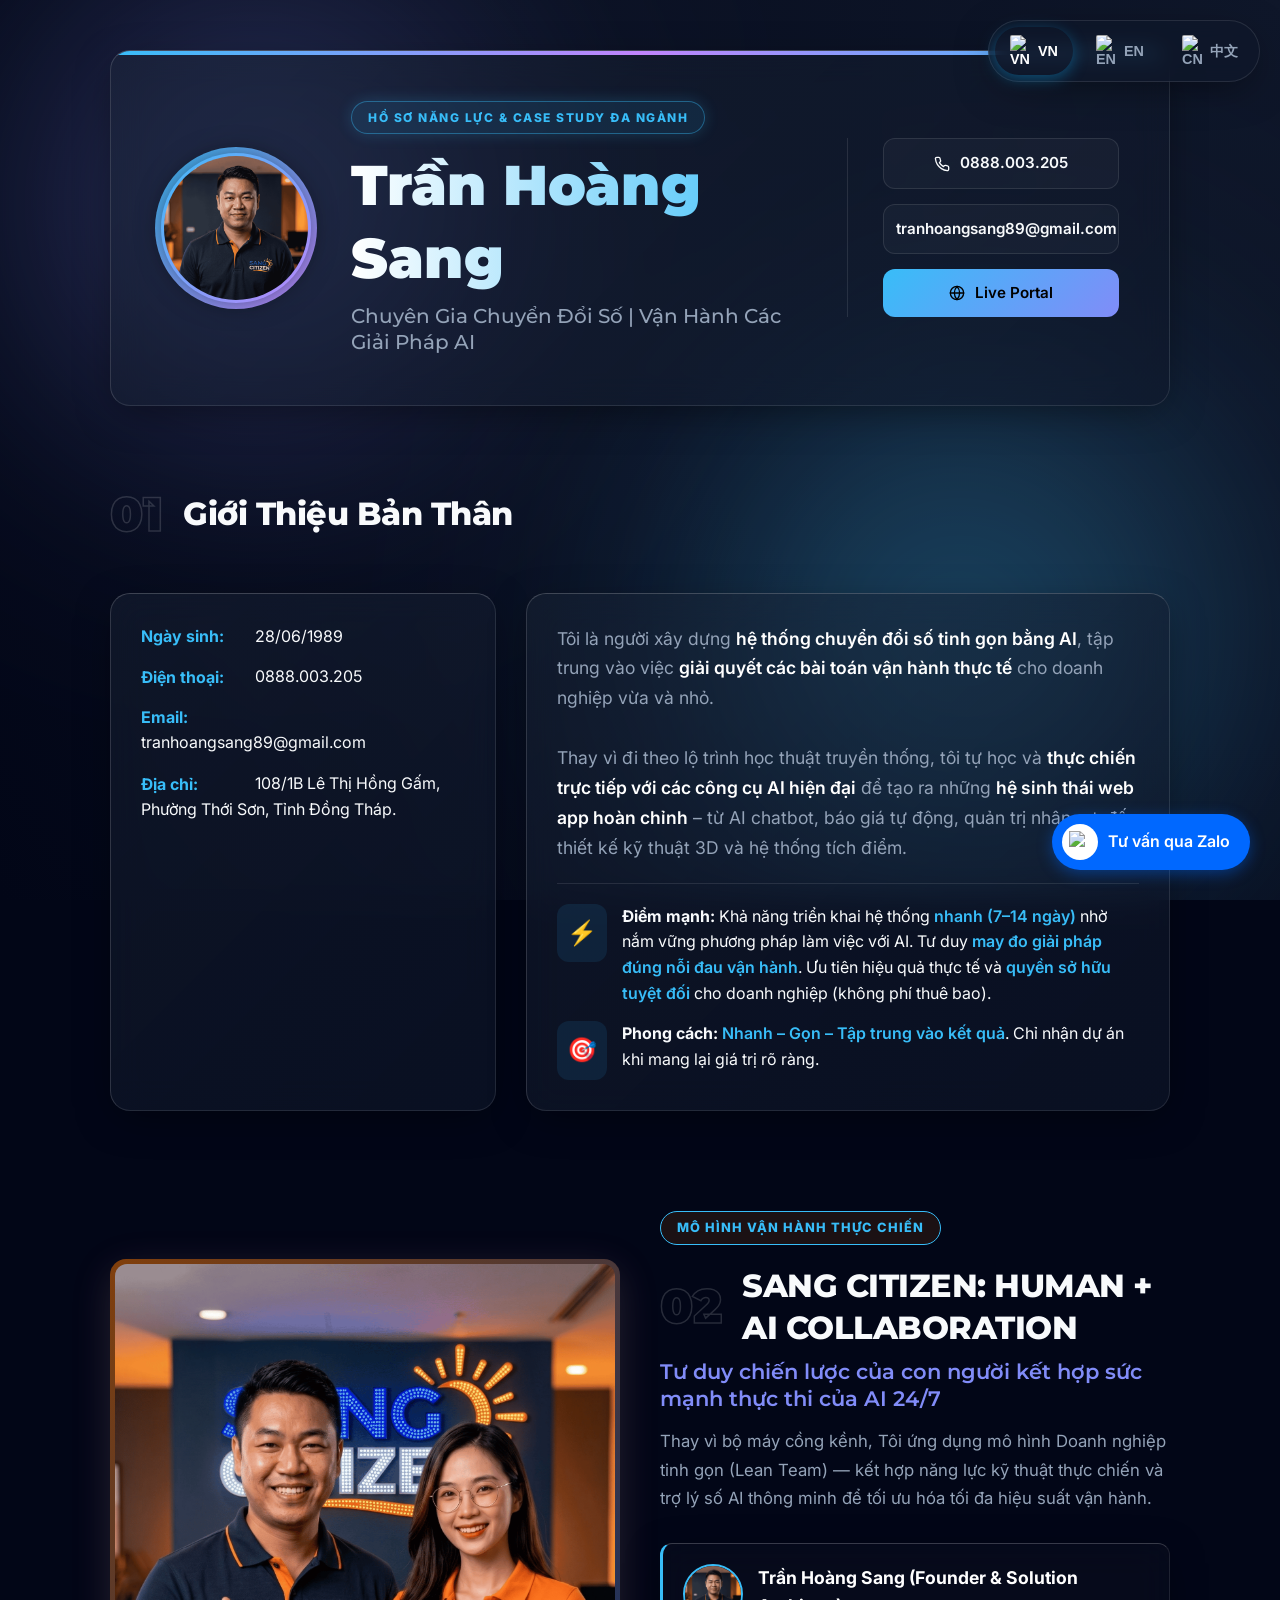
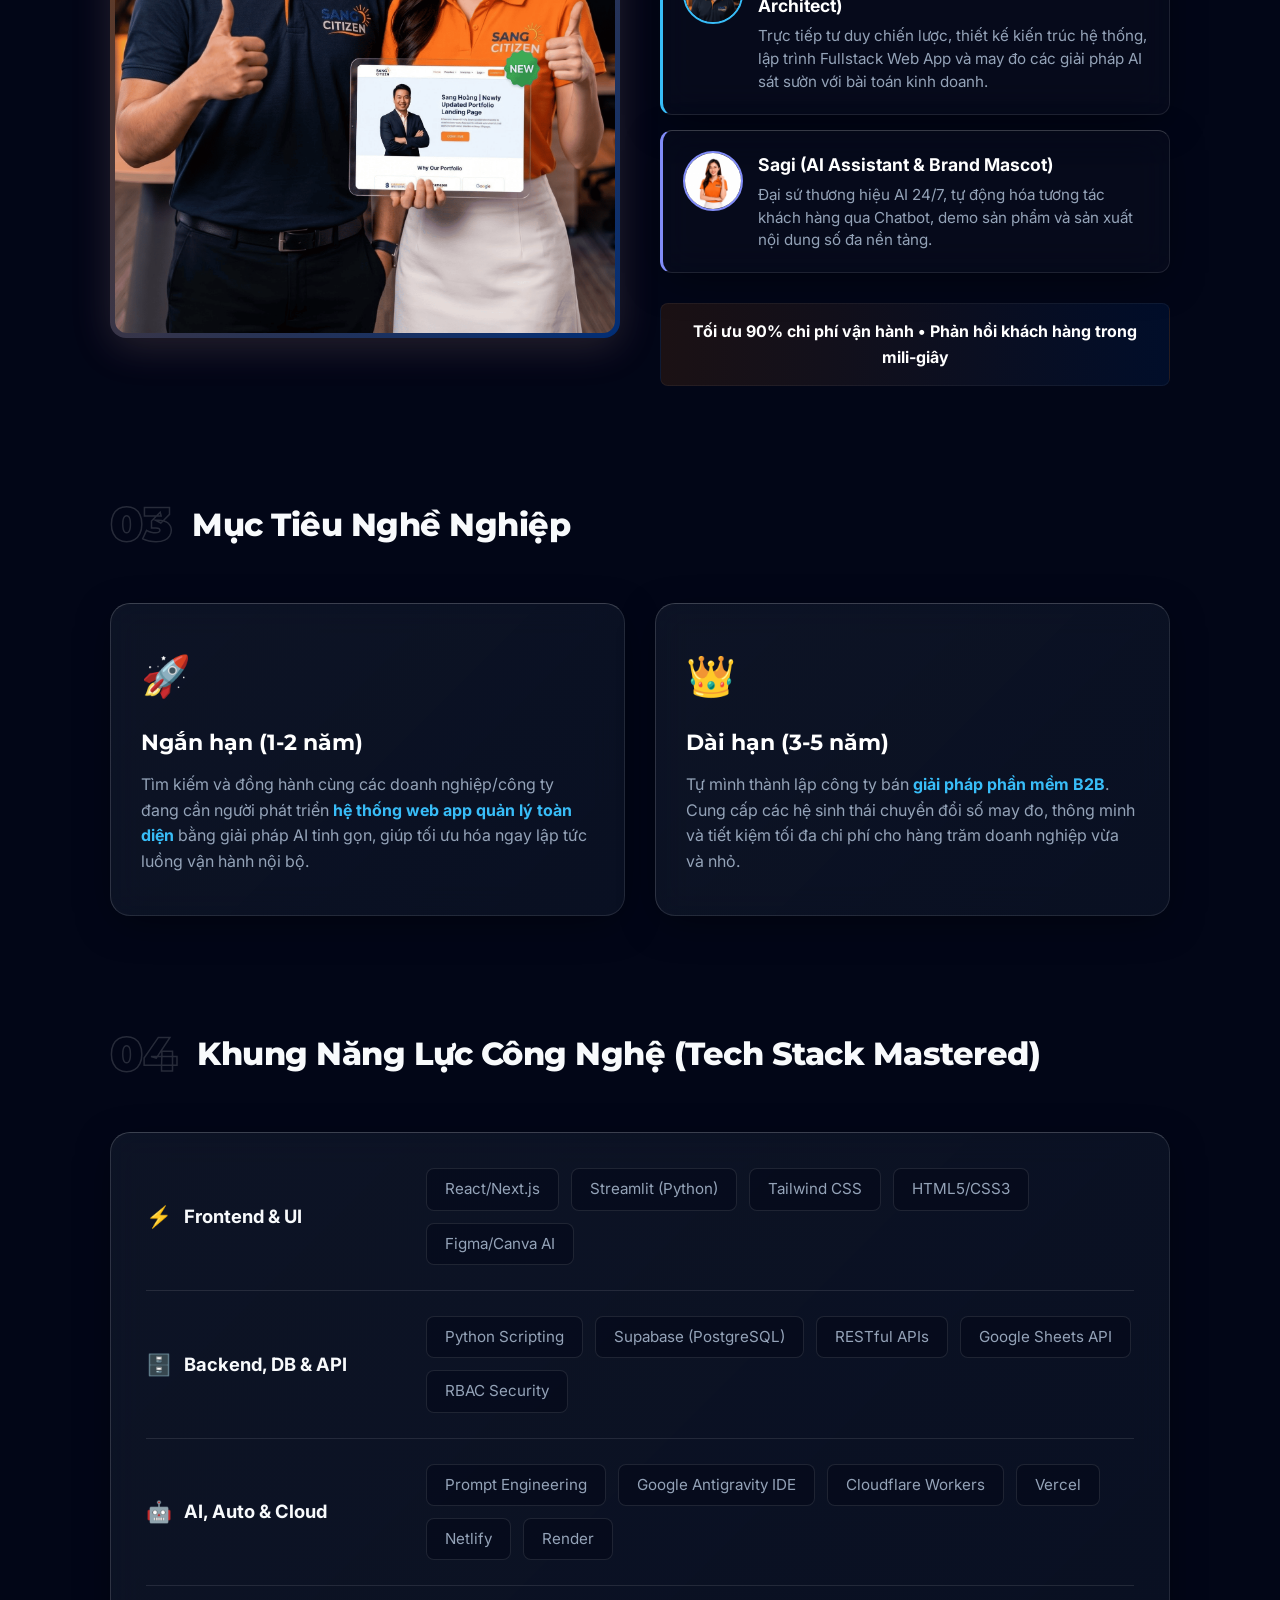
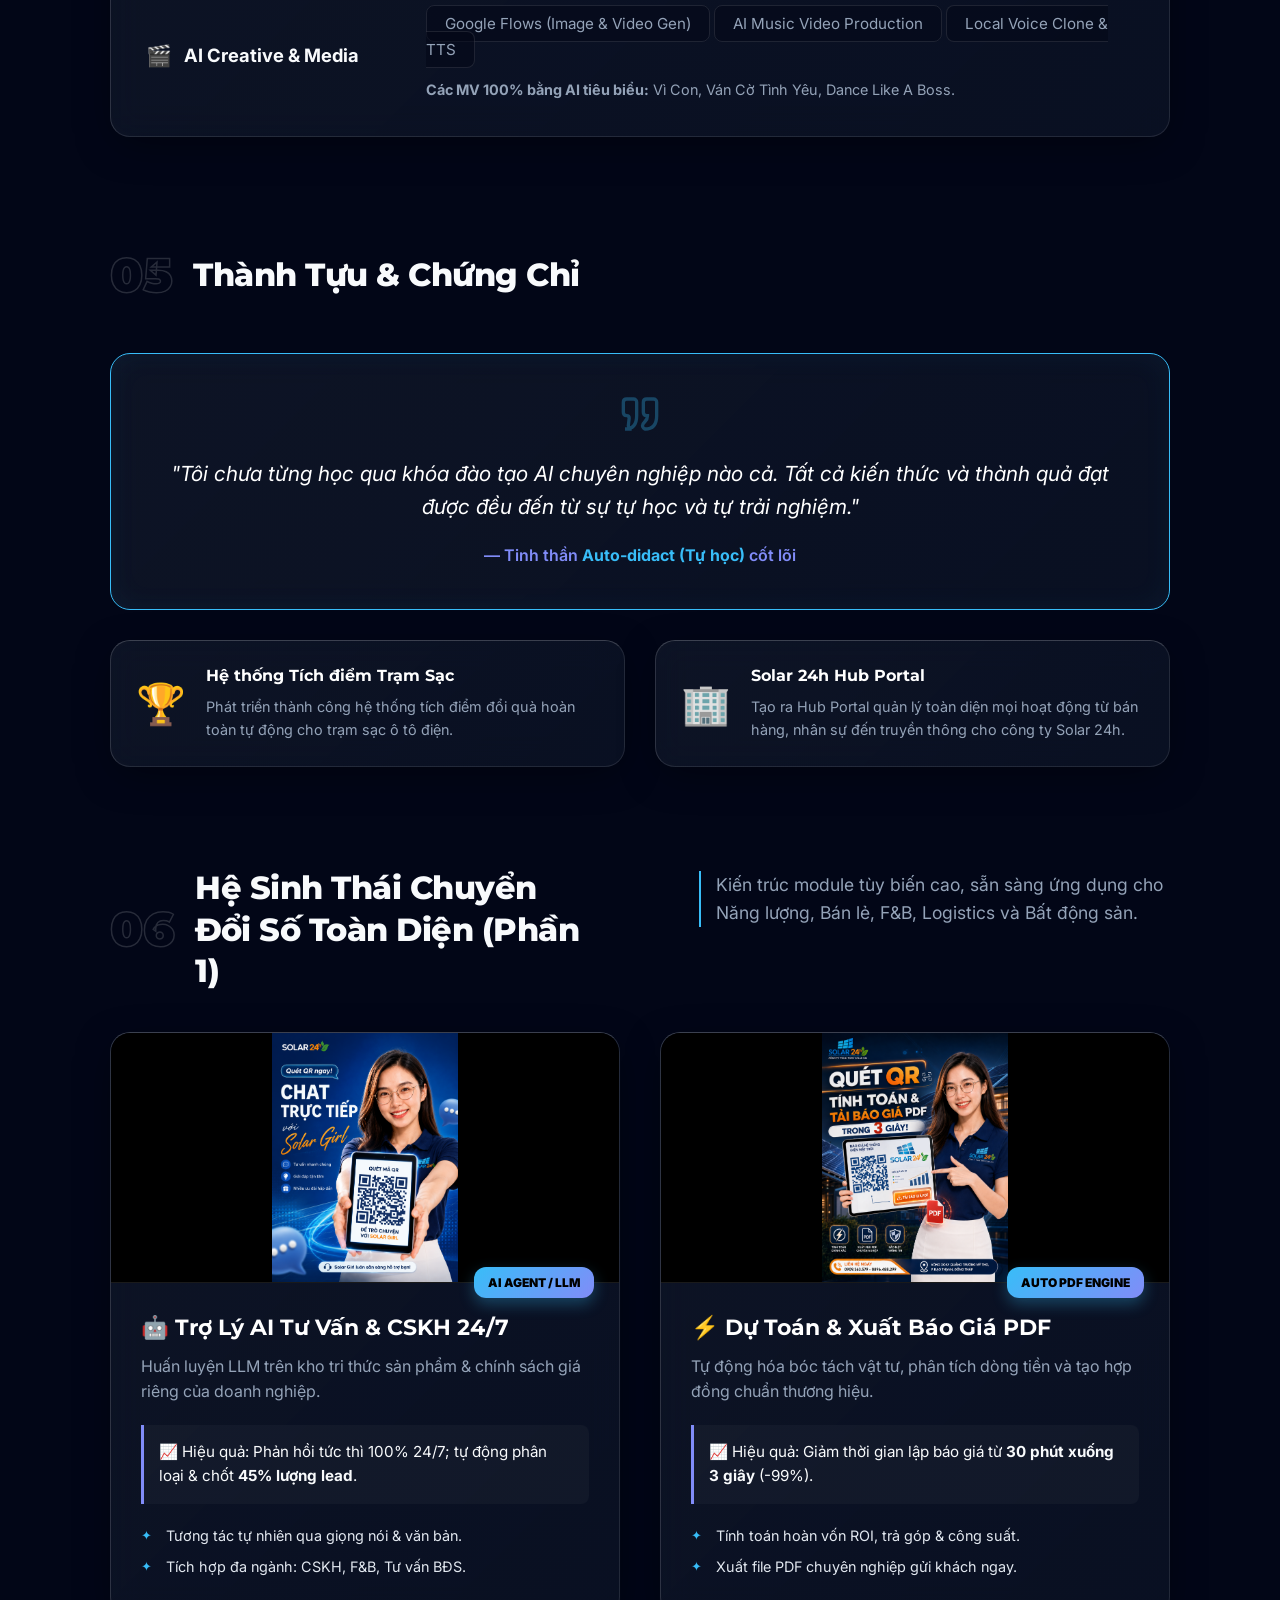
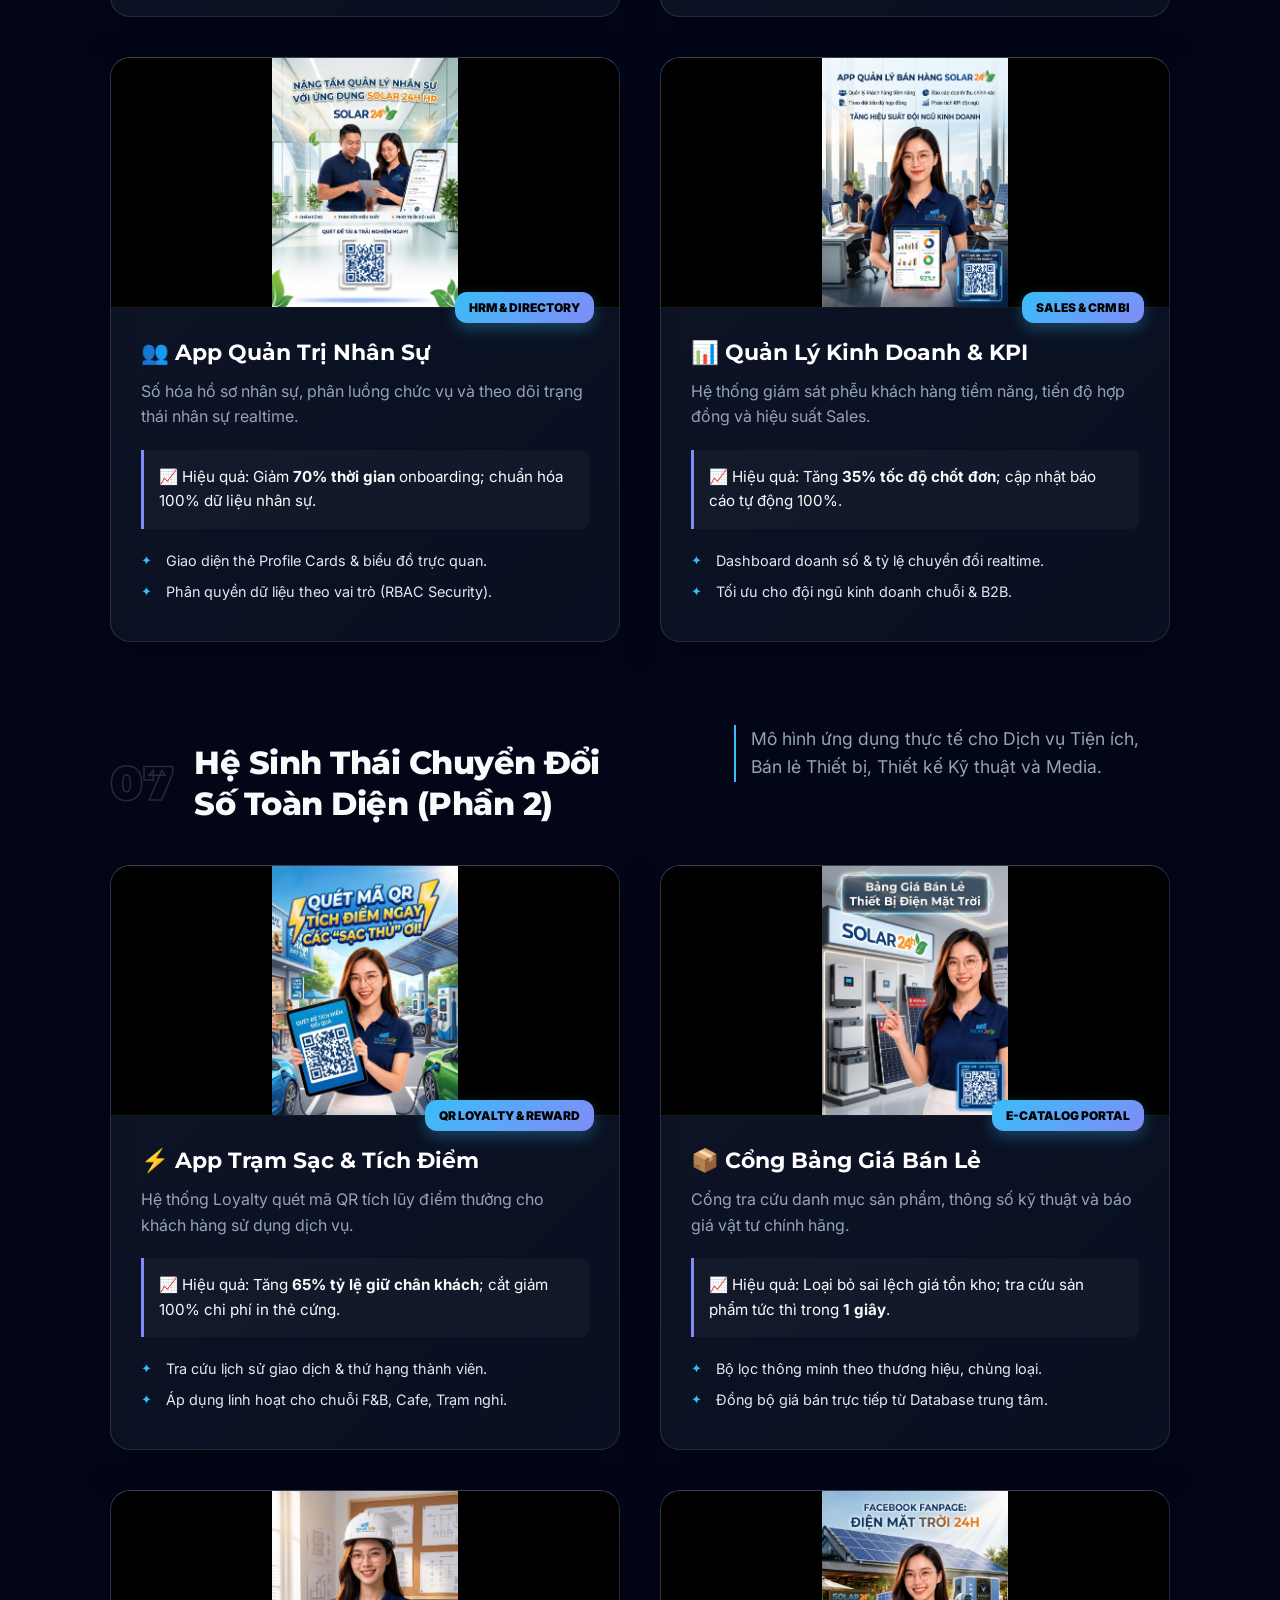
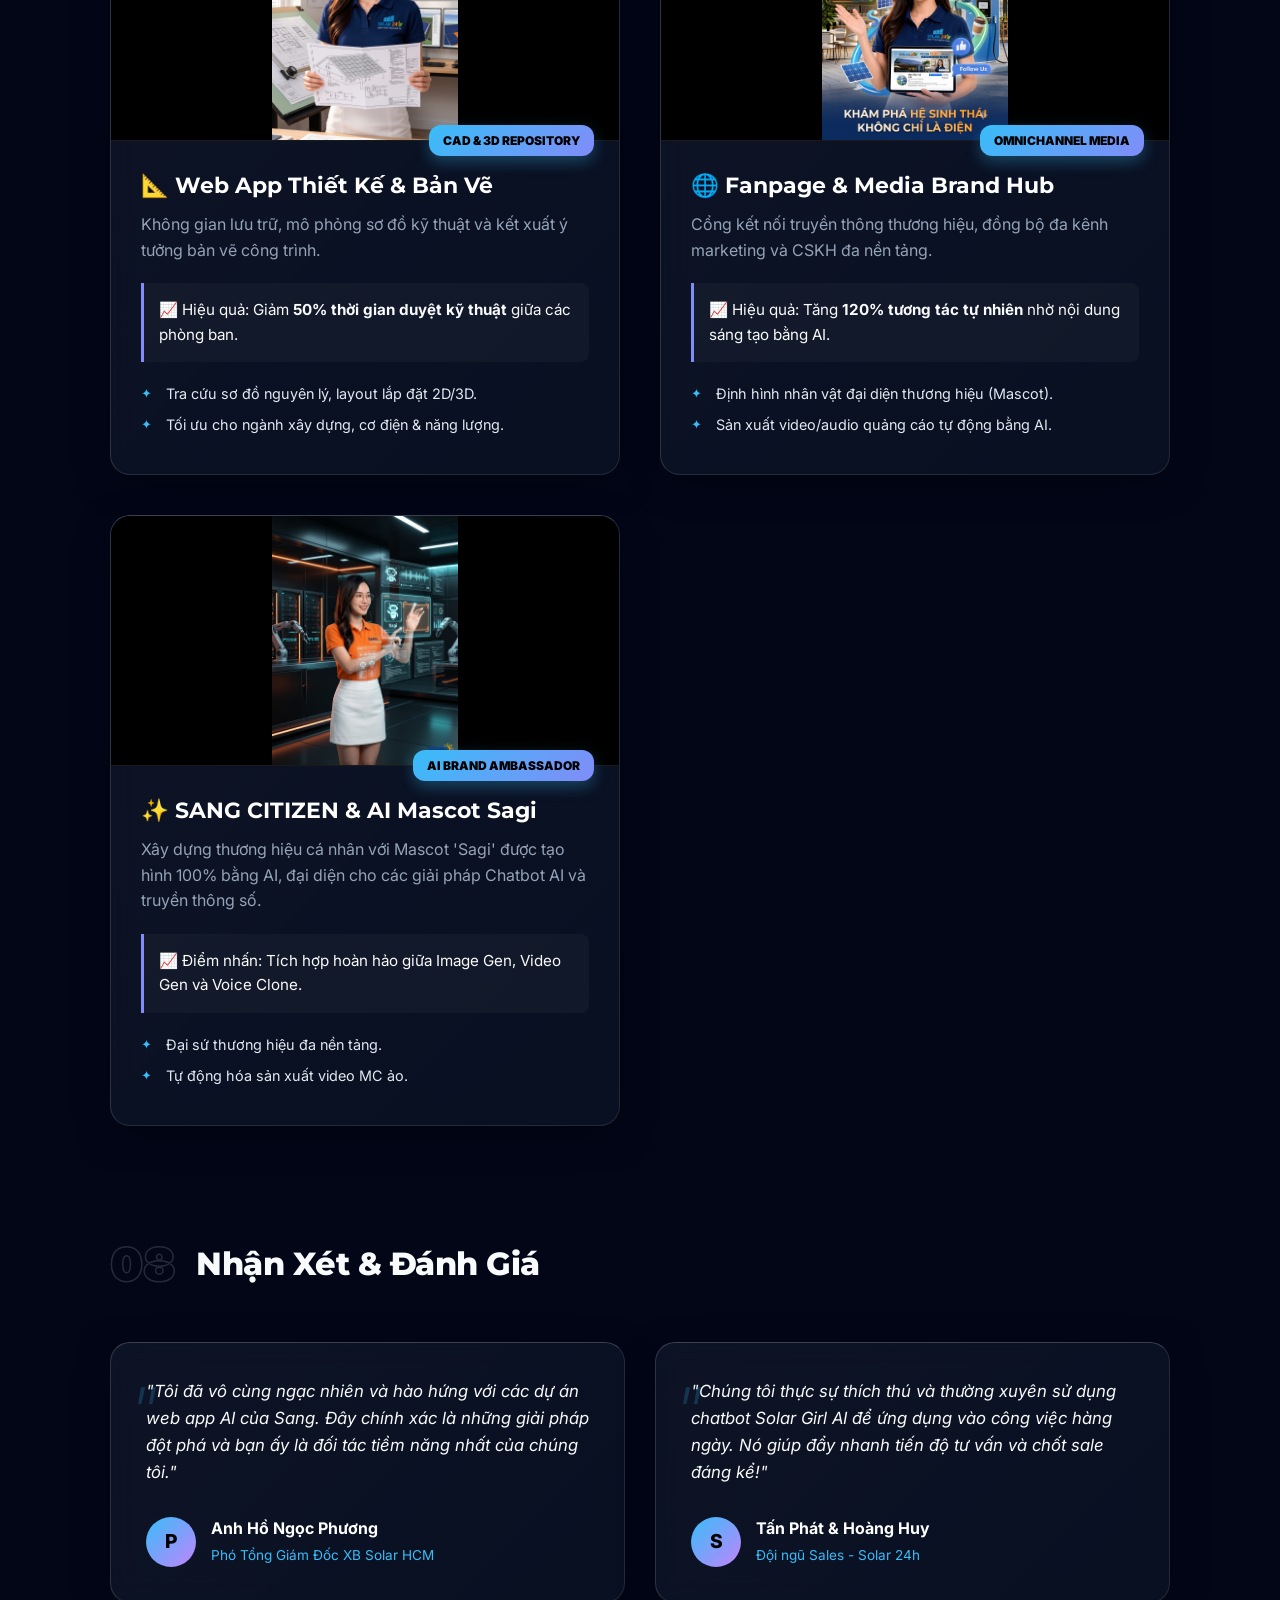
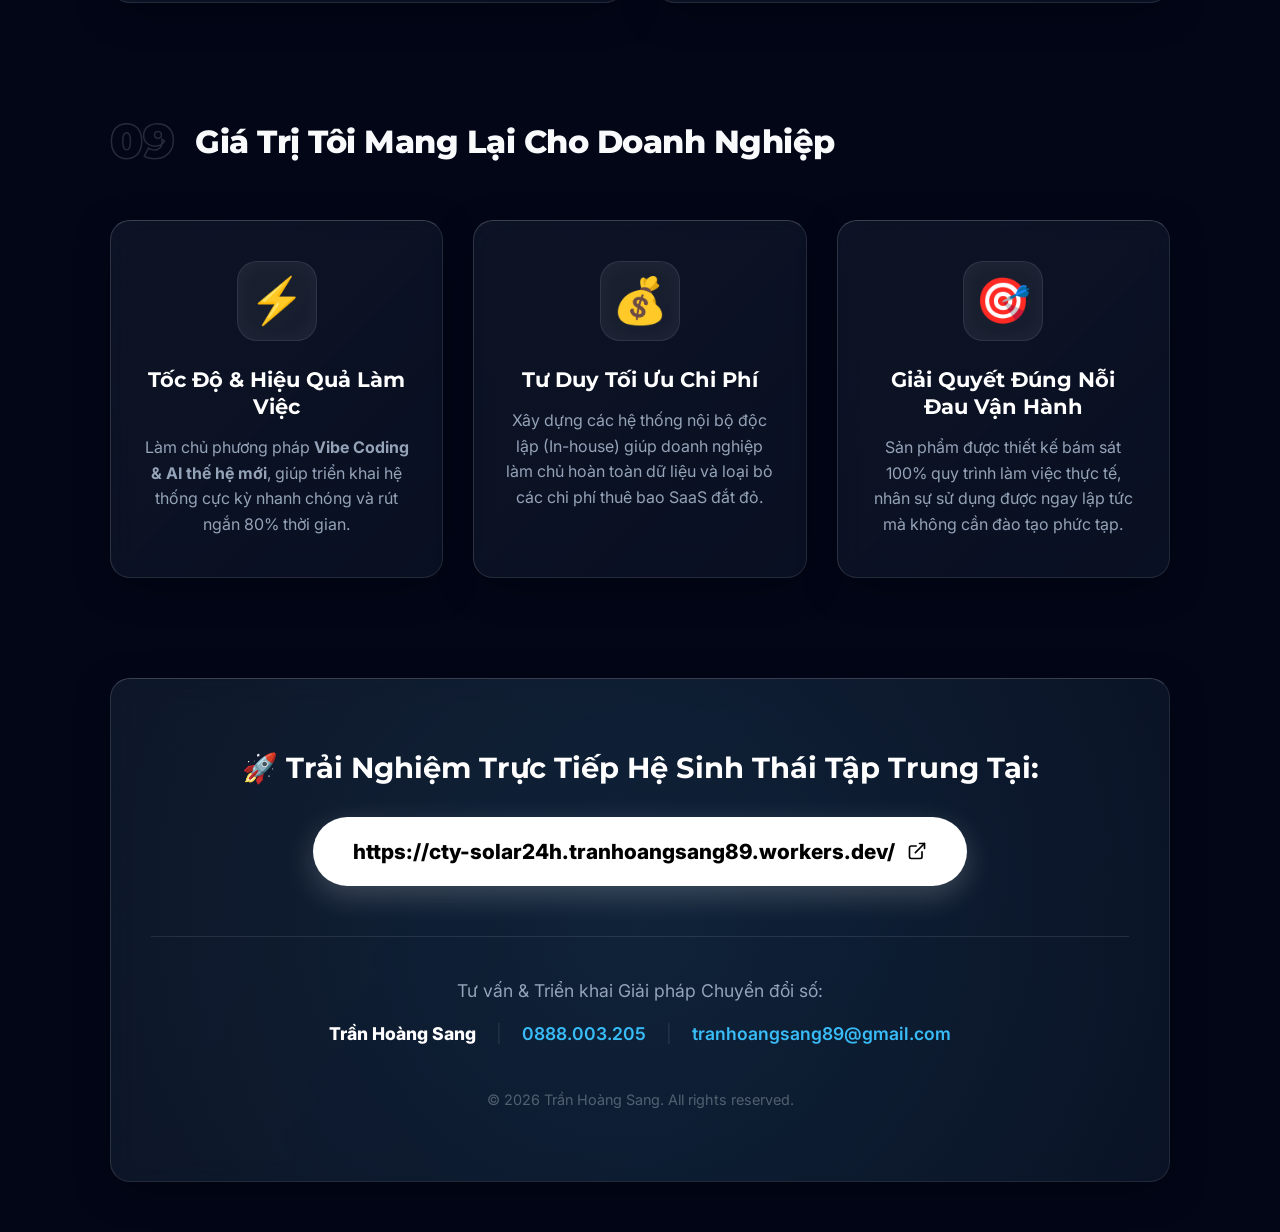
==== commit 079f035f: "Add files via upload" ====
--- a/index.html
+++ b/index.html
@@ -111,11 +111,56 @@
                 </div>
             </div>
         </section>
-
-        <!-- 02: MỤC TIÊU NGHỀ NGHIỆP (CAREER GOALS) -->
+    <!-- 02: HUMAN + AI COLLABORATION -->
+        <section class="section fade-in-up" style="animation-delay: 0.15s;">
+            <div class="collaboration-grid">
+                <!-- Cột trái: Hình ảnh -->
+                <div class="collab-img-wrapper">
+                    <img src="Brand SC.png" alt="SANG CITIZEN: HUMAN + AI COLLABORATION" class="collab-img">
+                </div>
+                <!-- Cột phải: Nội dung -->
+                <div class="collab-content">
+                    <span class="collab-badge" data-i18n="collab_badge">MÔ HÌNH VẬN HÀNH THỰC CHIẾN</span>
+                    <div class="section-header" style="margin-bottom: 10px; justify-content: flex-start;">
+                        <span class="section-number">02</span>
+                        <h3 class="section-title" data-i18n="collab_title">SANG CITIZEN: HUMAN + AI COLLABORATION</h3>
+                    </div>
+                    <h4 class="collab-subtitle" data-i18n="collab_subtitle">Tư duy chiến lược của con người kết hợp sức mạnh thực thi của AI 24/7</h4>
+                    <p class="collab-desc" data-i18n="collab_desc">Thay vì bộ máy cồng kềnh, Tôi ứng dụng mô hình Doanh nghiệp tinh gọn (Lean Team) — kết hợp năng lực kỹ thuật thực chiến và trợ lý số AI thông minh để tối ưu hóa tối đa hiệu suất vận hành.</p>
+                    
+                    <div class="collab-blocks">
+                        <div class="collab-block glass-panel hover-glow">
+                            <div class="collab-icon" style="padding: 0; overflow: hidden; width: 60px; height: 60px; flex-shrink: 0; border-radius: 50%; border: 2px solid var(--accent-primary);">
+                                <img src="avatar Sang.png" alt="Sang" style="width: 100%; height: 100%; object-fit: cover;">
+                            </div>
+                            <div class="collab-text">
+                                <strong data-i18n="collab_sang_title">Trần Hoàng Sang (Founder & Solution Architect)</strong>
+                                <p data-i18n="collab_sang_desc">Trực tiếp tư duy chiến lược, thiết kế kiến trúc hệ thống, lập trình Fullstack Web App và may đo các giải pháp AI sát sườn với bài toán kinh doanh.</p>
+                            </div>
+                        </div>
+                        <div class="collab-block glass-panel hover-glow">
+                            <div class="collab-icon" style="padding: 0; overflow: hidden; width: 60px; height: 60px; flex-shrink: 0; border-radius: 50%; border: 2px solid var(--accent-secondary);">
+                                <img src="Sagi.jpeg" alt="Sagi" style="width: 100%; height: 100%; object-fit: cover;">
+                            </div>
+                            <div class="collab-text">
+                                <strong data-i18n="collab_sagi_title">Sagi (AI Assistant & Brand Mascot)</strong>
+                                <p data-i18n="collab_sagi_desc">Đại sứ thương hiệu AI 24/7, tự động hóa tương tác khách hàng qua Chatbot, demo sản phẩm và sản xuất nội dung số đa nền tảng.</p>
+                            </div>
+                        </div>
+                    </div>
+                    
+                    <div class="collab-highlight">
+                        <span data-i18n="collab_highlight">Tối ưu 90% chi phí vận hành &bull; Phản hồi khách hàng trong mili-giây</span>
+                    </div>
+                </div>
+            </div>
+        </section>
+
+        <!-- 03: MỤC TIÊU NGHỀ NGHIỆP (CAREER GOALS) -->
+
         <section class="section fade-in-up" style="animation-delay: 0.2s;">
             <div class="section-header">
-                <span class="section-number">02</span>
+                <span class="section-number">03</span>
                 <h3 class="section-title" data-i18n="sec2_title">Mục Tiêu Nghề Nghiệp</h3>
             </div>
             <div class="goals-grid">
@@ -132,10 +177,10 @@
             </div>
         </section>
 
-        <!-- 03: TECH STACK SECTION -->
+        <!-- 05: ACHIEVEMENTS & CERTS -->
         <section class="section fade-in-up" style="animation-delay: 0.3s;">
             <div class="section-header">
-                <span class="section-number">03</span>
+                <span class="section-number">04</span>
                 <h3 class="section-title" data-i18n="sec3_title">Khung Năng Lực Công Nghệ (Tech Stack Mastered)</h3>
             </div>
             <div class="tech-stack-card glass-panel">
@@ -197,7 +242,7 @@
         <!-- 04: THÀNH TỰU & TINH THẦN TỰ HỌC (ACHIEVEMENTS) -->
         <section class="section fade-in-up" style="animation-delay: 0.4s;">
             <div class="section-header">
-                <span class="section-number">04</span>
+                <span class="section-number">05</span>
                 <h3 class="section-title" data-i18n="sec4_title">Thành Tựu & Chứng Chỉ</h3>
             </div>
             <div class="achievements-container">
@@ -226,10 +271,10 @@
             </div>
         </section>
 
-        <!-- 05: CASE STUDIES 1 -->
+        <!-- 06: COMPREHENSIVE ECOSYSTEM (PART 1) -->
         <section class="section fade-in-up" style="animation-delay: 0.5s;">
             <div class="section-header">
-                <span class="section-number">05</span>
+                <span class="section-number">06</span>
                 <h3 class="section-title" data-i18n="sec5_title">Hệ Sinh Thái Chuyển Đổi Số Toàn Diện (Phần 1)</h3>
                 <p class="section-subtitle" data-i18n="sec5_sub">Kiến trúc module tùy biến cao, sẵn sàng ứng dụng cho Năng lượng, Bán lẻ, F&B, Logistics và Bất động sản.</p>
             </div>
@@ -325,10 +370,10 @@
             </div>
         </section>
 
-        <!-- 06: CASE STUDIES 2 -->
+        <!-- 07: COMPREHENSIVE ECOSYSTEM (PART 2) -->
         <section class="section fade-in-up" style="animation-delay: 0.1s;">
             <div class="section-header">
-                <span class="section-number">06</span>
+                <span class="section-number">07</span>
                 <h3 class="section-title" data-i18n="sec6_title">Hệ Sinh Thái Chuyển Đổi Số Toàn Diện (Phần 2)</h3>
                 <p class="section-subtitle" data-i18n="sec6_sub">Mô hình ứng dụng thực tế cho Dịch vụ Tiện ích, Bán lẻ Thiết bị, Thiết kế Kỹ thuật và Media.</p>
             </div>
@@ -446,10 +491,10 @@
             </div>
         </section>
 
-        <!-- 07: TESTIMONIALS (PHẢN HỒI) -->
+        <!-- 08: TESTIMONIALS SECTION -->
         <section class="section fade-in-up" style="animation-delay: 0.2s;">
             <div class="section-header">
-                <span class="section-number">07</span>
+                <span class="section-number">08</span>
                 <h3 class="section-title" data-i18n="sec7_title">Nhận Xét & Đánh Giá</h3>
             </div>
             
@@ -481,10 +526,10 @@
             </div>
         </section>
 
-        <!-- 08: VALUE PROPOSITION -->
+        <!-- 09: VALUE PROPOSITION -->
         <section class="section fade-in-up" style="animation-delay: 0.3s;">
             <div class="section-header">
-                <span class="section-number">08</span>
+                <span class="section-number">09</span>
                 <h3 class="section-title" data-i18n="sec8_title">Giá Trị Tôi Mang Lại Cho Doanh Nghiệp</h3>
             </div>
             
@@ -507,10 +552,10 @@
             </div>
         </section>
 
-        <!-- 09: BẢNG GIÁ GIẢI PHÁP (Tạm ẩn) -->
+        <!-- 10: BẢNG GIÁ GIẢI PHÁP (Tạm ẩn) -->
         <section class="section fade-in-up" style="display: none;">
             <div class="section-header">
-                <span class="section-number">09</span>
+                <span class="section-number">10</span>
                 <h3 class="section-title" data-i18n="sec9_title">Bảng Giá Giải Pháp</h3>
                 <p class="section-subtitle" data-i18n="sec9_sub">Minh bạch – Rõ ràng – Không phí ẩn. Tôi công khai mức giá để doanh nghiệp dễ dàng cân nhắc và ra quyết định. Giá phản ánh phạm vi công việc, trách nhiệm triển khai và giá trị thực tế mang lại.</p>
             </div>
--- a/style.css
+++ b/style.css
@@ -861,6 +861,124 @@
     text-align: center;
 }
 
+/* --------------------------------
+   COLLABORATION SECTION (Section 02)
+-------------------------------- */
+.collaboration-grid {
+    display: grid;
+    grid-template-columns: 1fr 1fr;
+    gap: 40px;
+    align-items: center;
+}
+
+.collab-img-wrapper {
+    position: relative;
+    border-radius: 16px;
+    padding: 5px;
+    background: linear-gradient(135deg, rgba(255,119,0,0.5), rgba(0,85,212,0.5));
+    box-shadow: 0 10px 40px rgba(255, 119, 0, 0.15), 0 10px 40px rgba(0, 85, 212, 0.15);
+}
+
+.collab-img {
+    width: 100%;
+    border-radius: 12px;
+    object-fit: cover;
+    display: block;
+}
+
+.collab-content {
+    display: flex;
+    flex-direction: column;
+}
+
+.collab-badge {
+    align-self: flex-start;
+    background: rgba(255, 119, 0, 0.1);
+    color: var(--accent-primary);
+    border: 1px solid var(--accent-primary);
+    padding: 6px 16px;
+    border-radius: 30px;
+    font-size: 0.8rem;
+    font-weight: 800;
+    margin-bottom: 20px;
+    letter-spacing: 1px;
+}
+
+.collab-subtitle {
+    font-size: 1.3rem;
+    color: var(--accent-secondary);
+    margin-bottom: 15px;
+    font-weight: 600;
+}
+
+.collab-desc {
+    color: var(--text-muted);
+    line-height: 1.7;
+    margin-bottom: 30px;
+    font-size: 1.05rem;
+}
+
+.collab-blocks {
+    display: flex;
+    flex-direction: column;
+    gap: 15px;
+    margin-bottom: 30px;
+}
+
+.collab-block {
+    display: flex;
+    align-items: flex-start;
+    gap: 15px;
+    padding: 20px;
+    border-radius: 12px;
+    background: rgba(255, 255, 255, 0.02);
+    border-left: 3px solid transparent;
+    transition: all 0.3s ease;
+}
+
+.collab-block:nth-child(1) {
+    border-left-color: var(--accent-primary);
+}
+
+.collab-block:nth-child(2) {
+    border-left-color: var(--accent-secondary);
+}
+
+.collab-icon {
+    font-size: 2rem;
+    background: rgba(255,255,255,0.05);
+    padding: 10px;
+    border-radius: 10px;
+}
+
+.collab-text strong {
+    display: block;
+    font-size: 1.1rem;
+    color: #fff;
+    margin-bottom: 5px;
+}
+
+.collab-text p {
+    color: var(--text-muted);
+    font-size: 0.95rem;
+    margin: 0;
+    line-height: 1.5;
+}
+
+.collab-highlight {
+    padding: 15px;
+    background: linear-gradient(90deg, rgba(255,119,0,0.1), rgba(0,85,212,0.1));
+    border-radius: 8px;
+    text-align: center;
+    border: 1px solid rgba(255,255,255,0.05);
+}
+
+.collab-highlight span {
+    color: #fff;
+    font-weight: 700;
+    font-size: 1rem;
+}
+
 /* --- MOBILE RESPONSIVE TWEAKS --- */
 @media (max-width: 992px) {
     .header-card {
@@ -889,6 +1007,7 @@
     }
     
     .about-grid,
+    .collaboration-grid,
     .goals-grid,
     .achievements-list,
     .testimonials-grid,
@@ -977,6 +1096,50 @@
     
     .separator {
         display: none;
+    }
+
+    /* Mobile 2-Column Grid for Showcase Cards (App Style) */
+    .showcase-grid {
+        display: grid;
+        grid-template-columns: repeat(2, 1fr);
+        gap: 10px;
+    }
+
+    .showcase-card {
+        display: flex;
+        flex-direction: column;
+    }
+
+    .card-img-wrapper {
+        height: 140px; /* Reduced height for 2-column layout */
+    }
+    
+    .card-content {
+        padding: 12px;
+    }
+    
+    .card-title {
+        font-size: 1rem;
+        margin-bottom: 5px;
+    }
+    
+    .card-desc {
+        font-size: 0.8rem;
+        line-height: 1.4;
+        margin-bottom: 0;
+    }
+
+    /* Hide detailed info on mobile to save space and match the reference image */
+    .card-badge, 
+    .card-metrics, 
+    .card-features {
+        display: none;
+    }
+    
+    /* Make the preview button smaller and centered */
+    .preview-btn {
+        padding: 8px 16px;
+        font-size: 0.85rem;
     }
 }
 
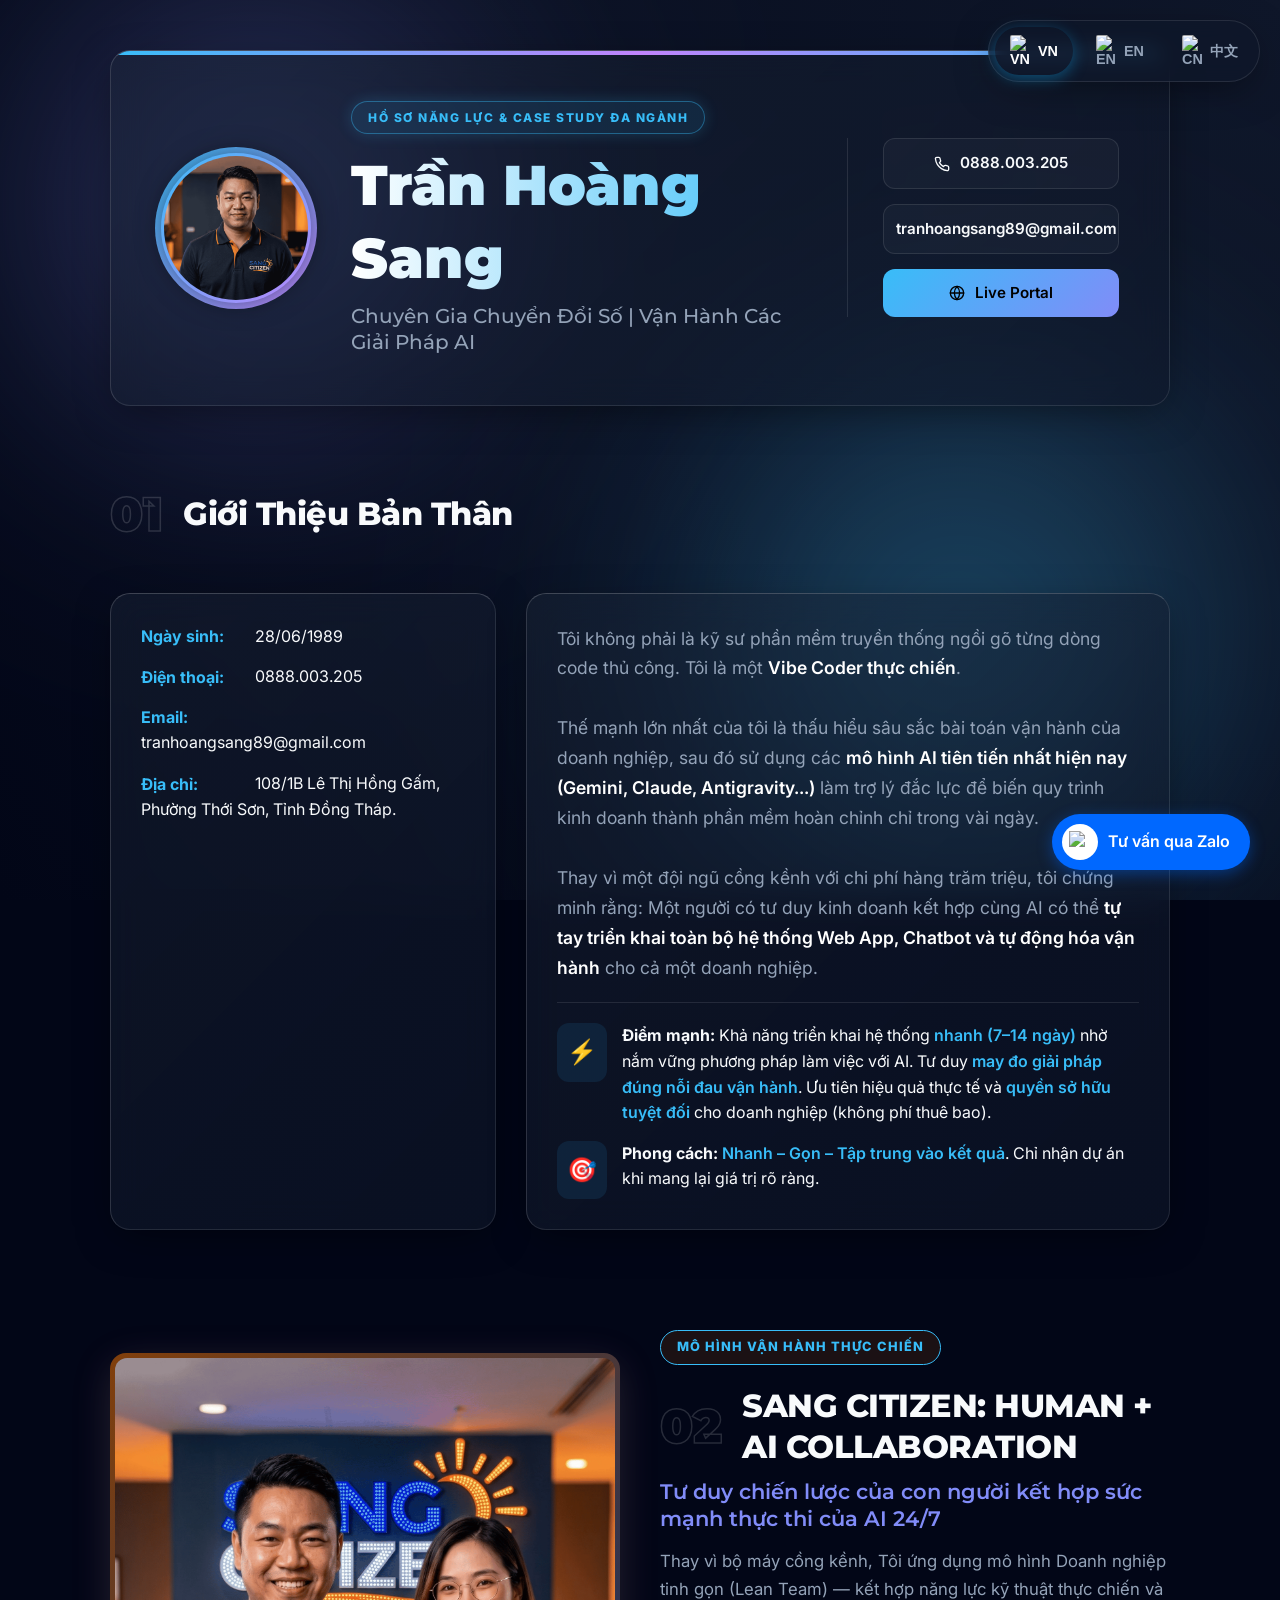
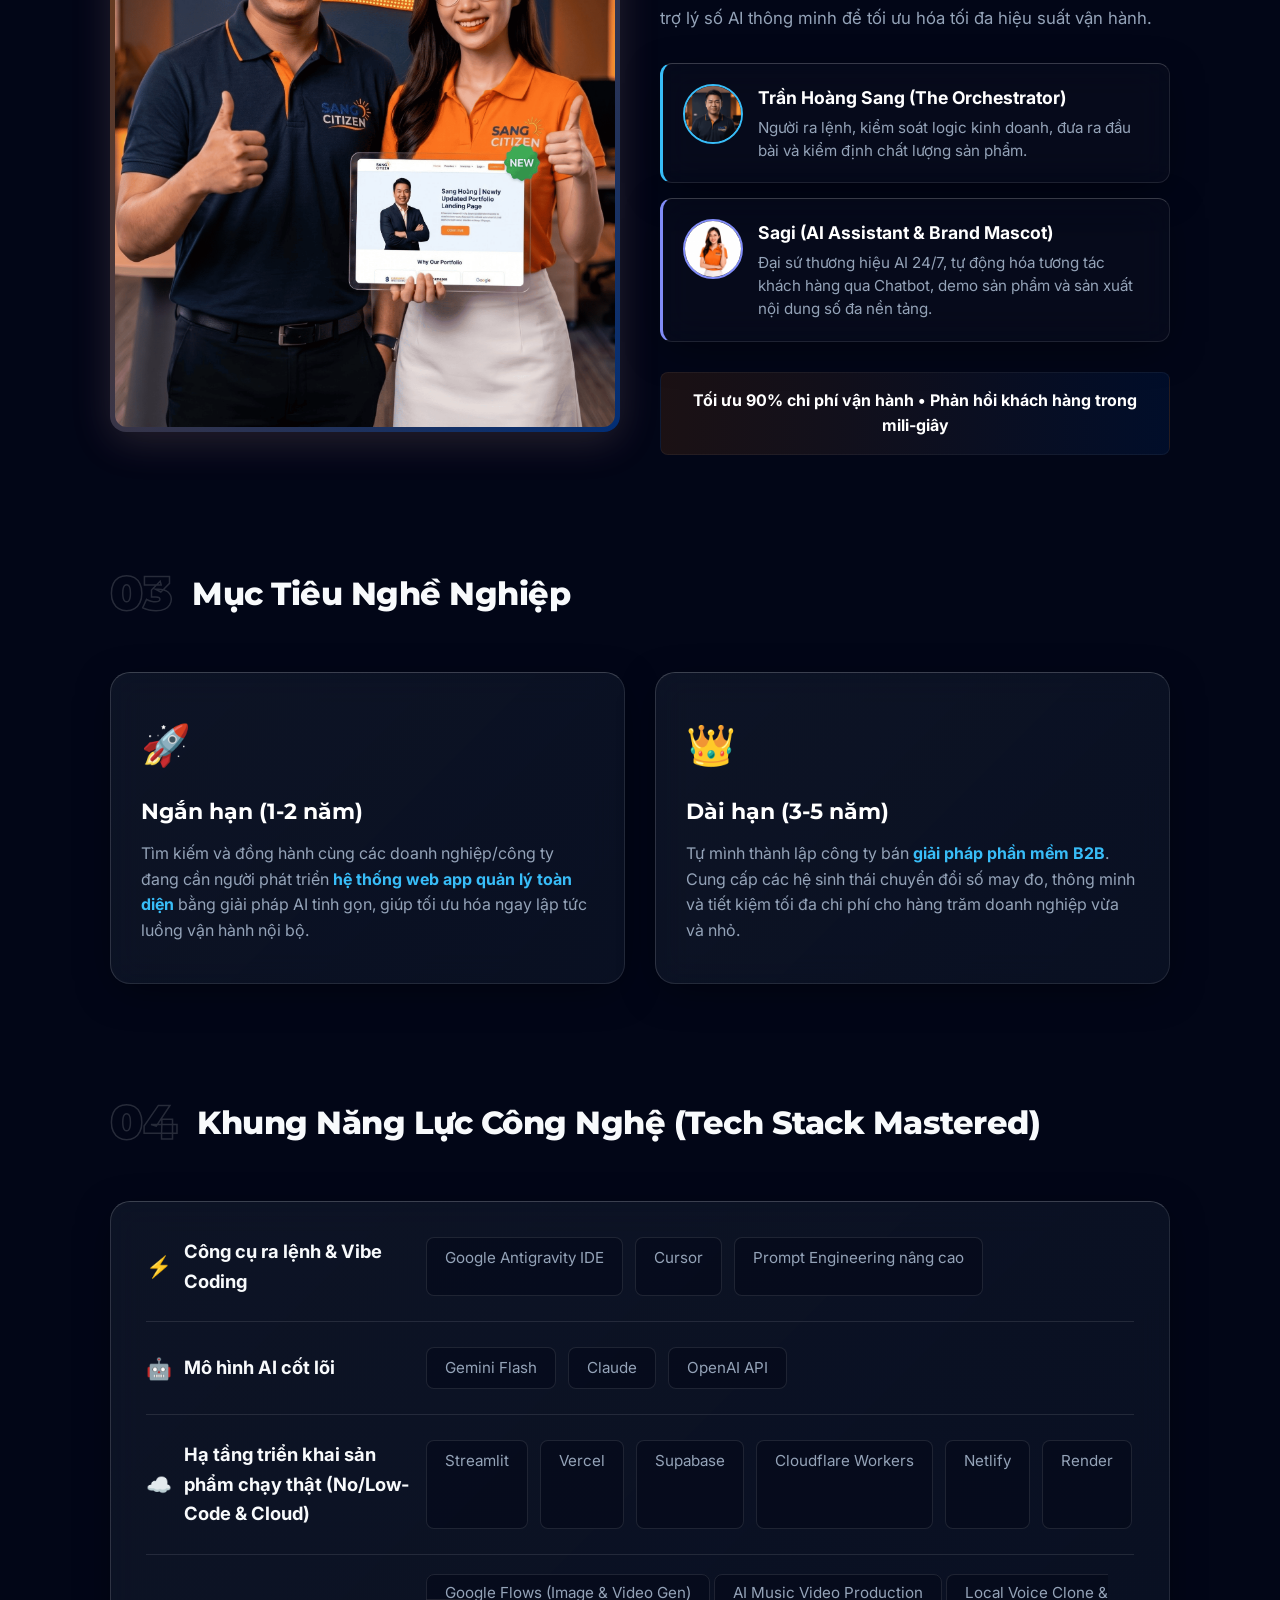
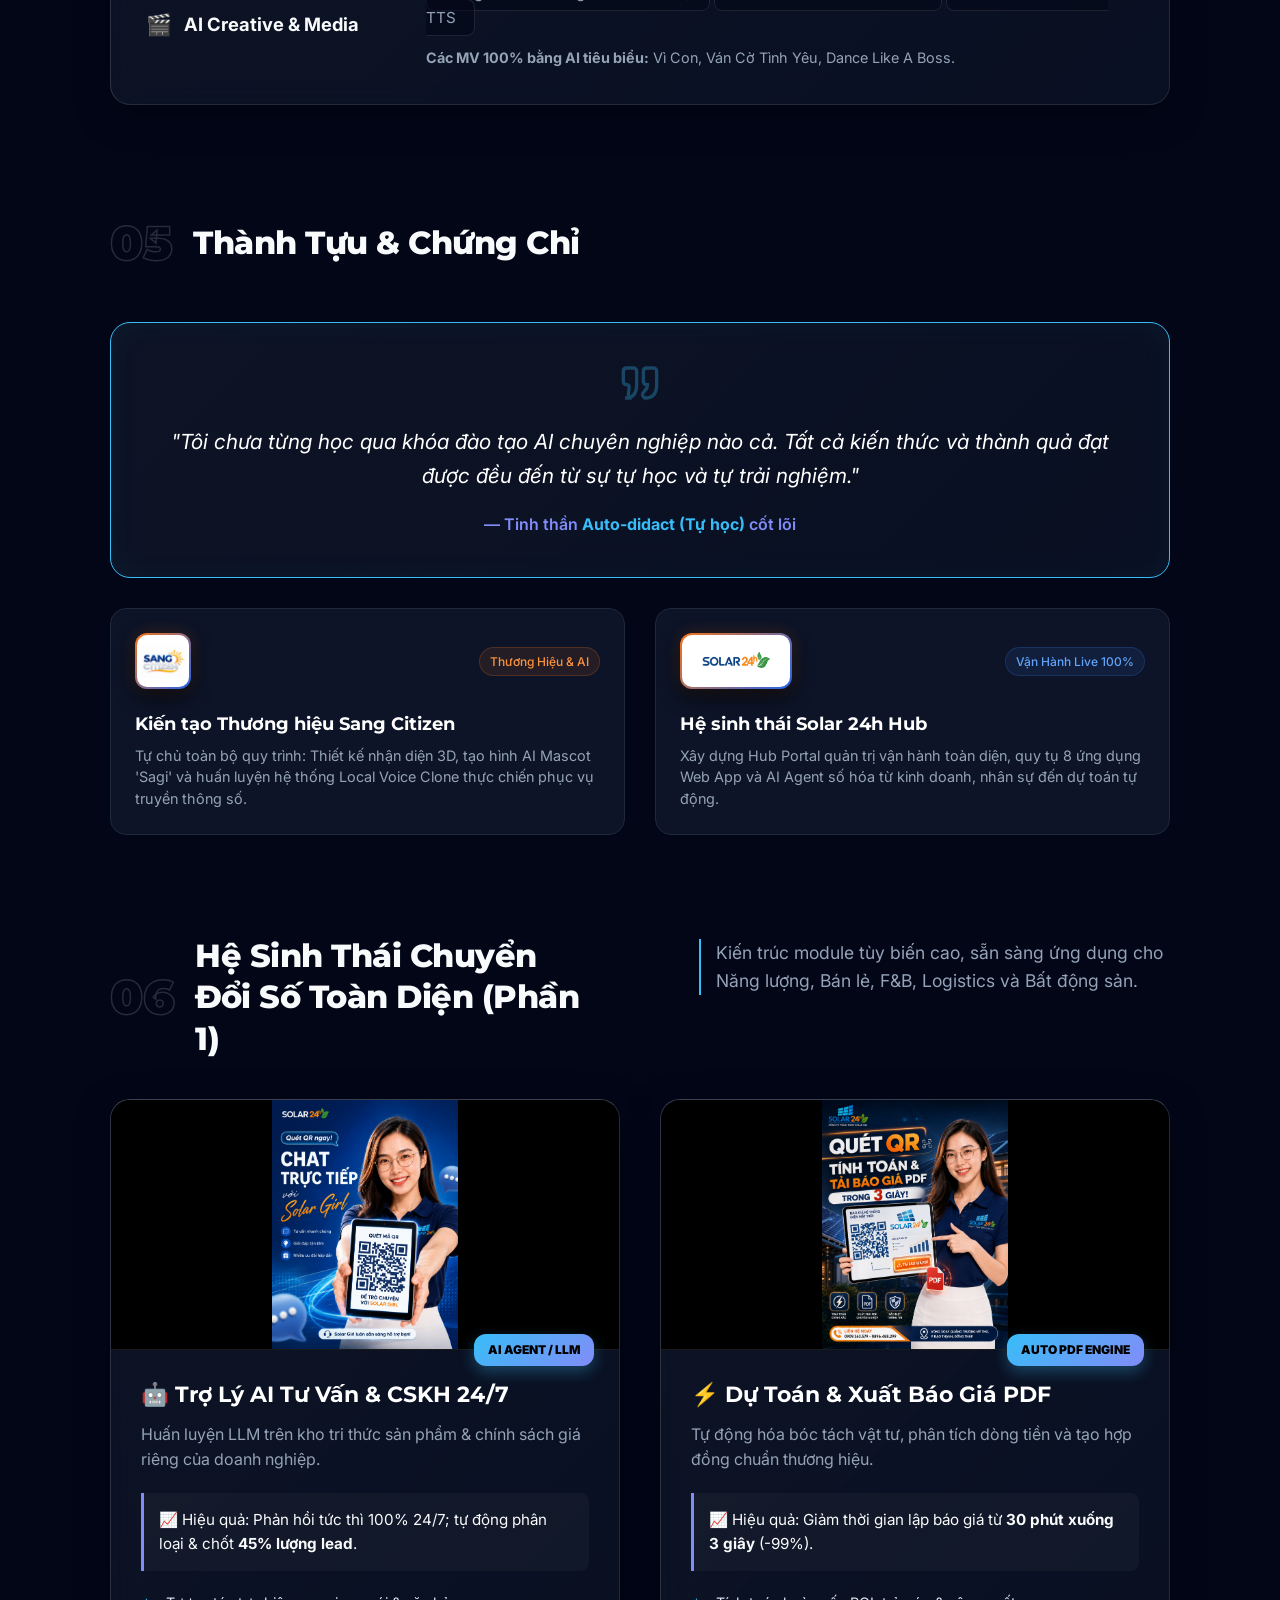
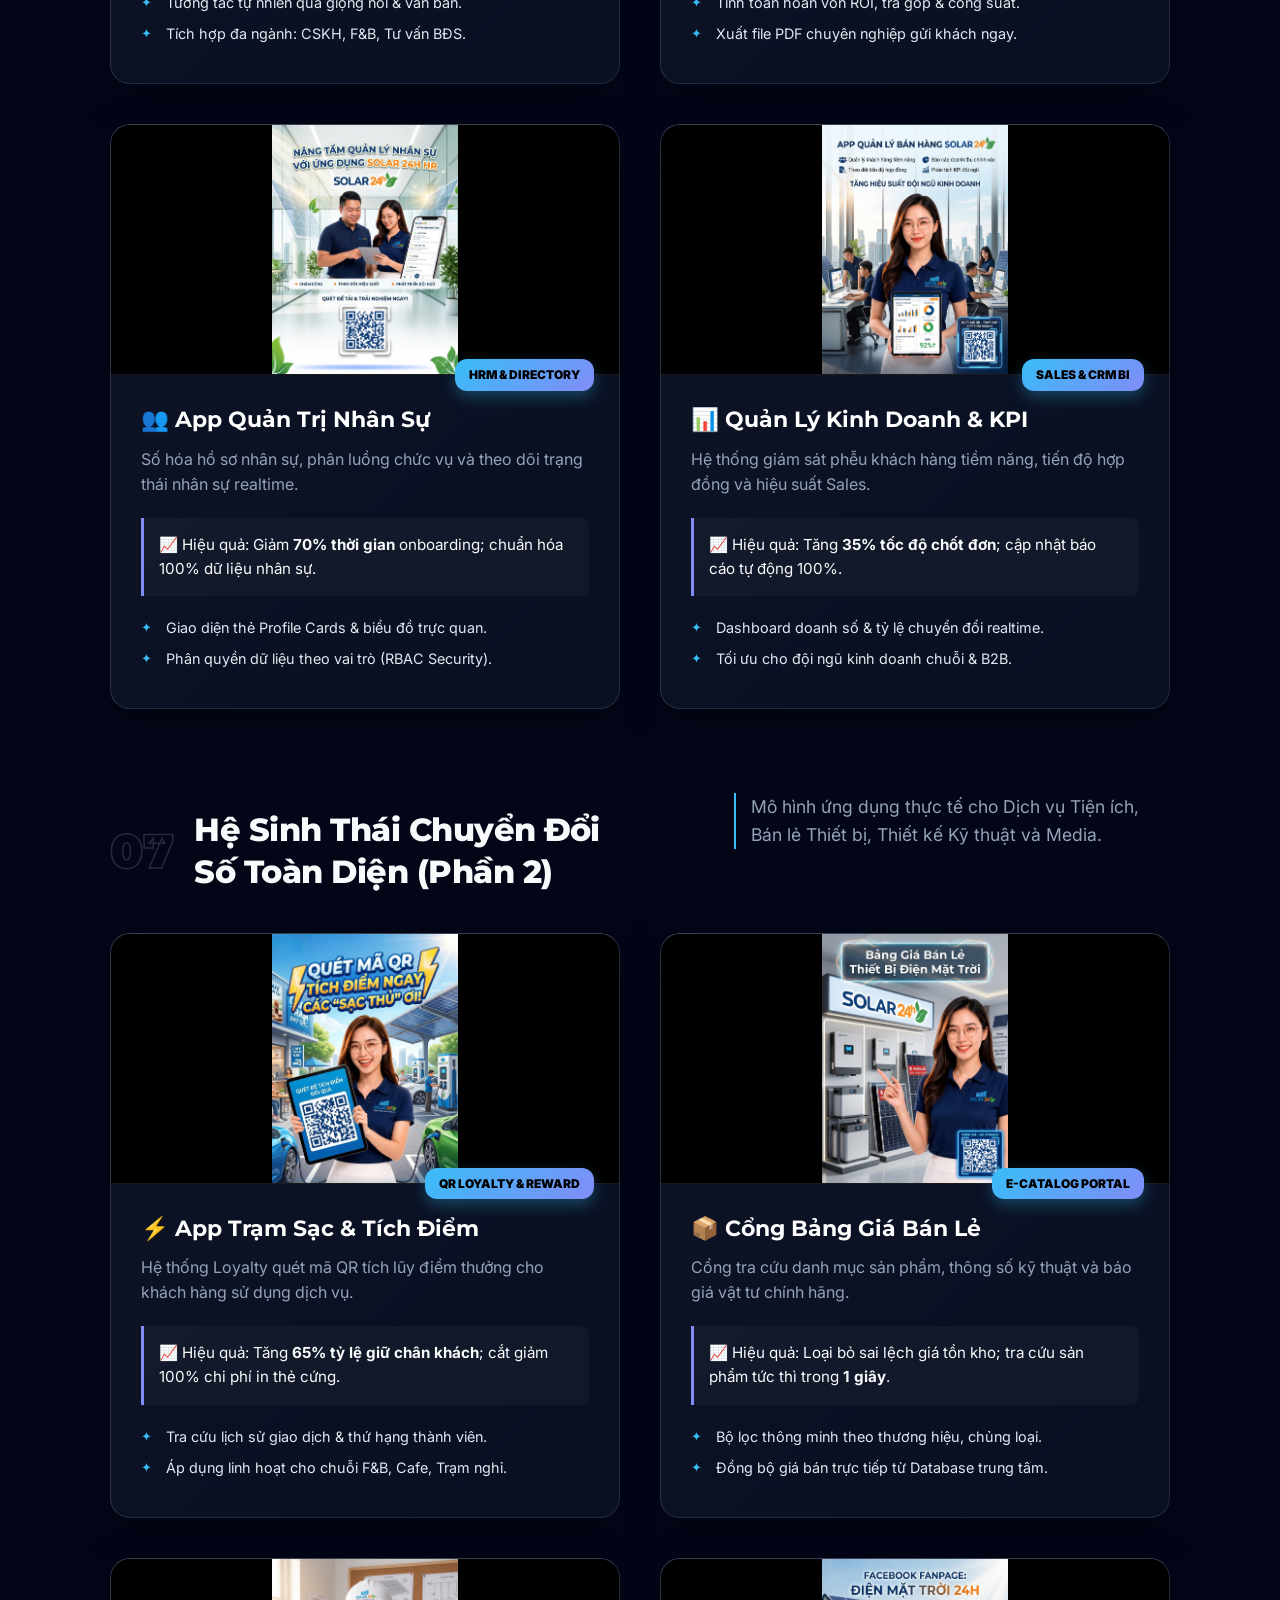
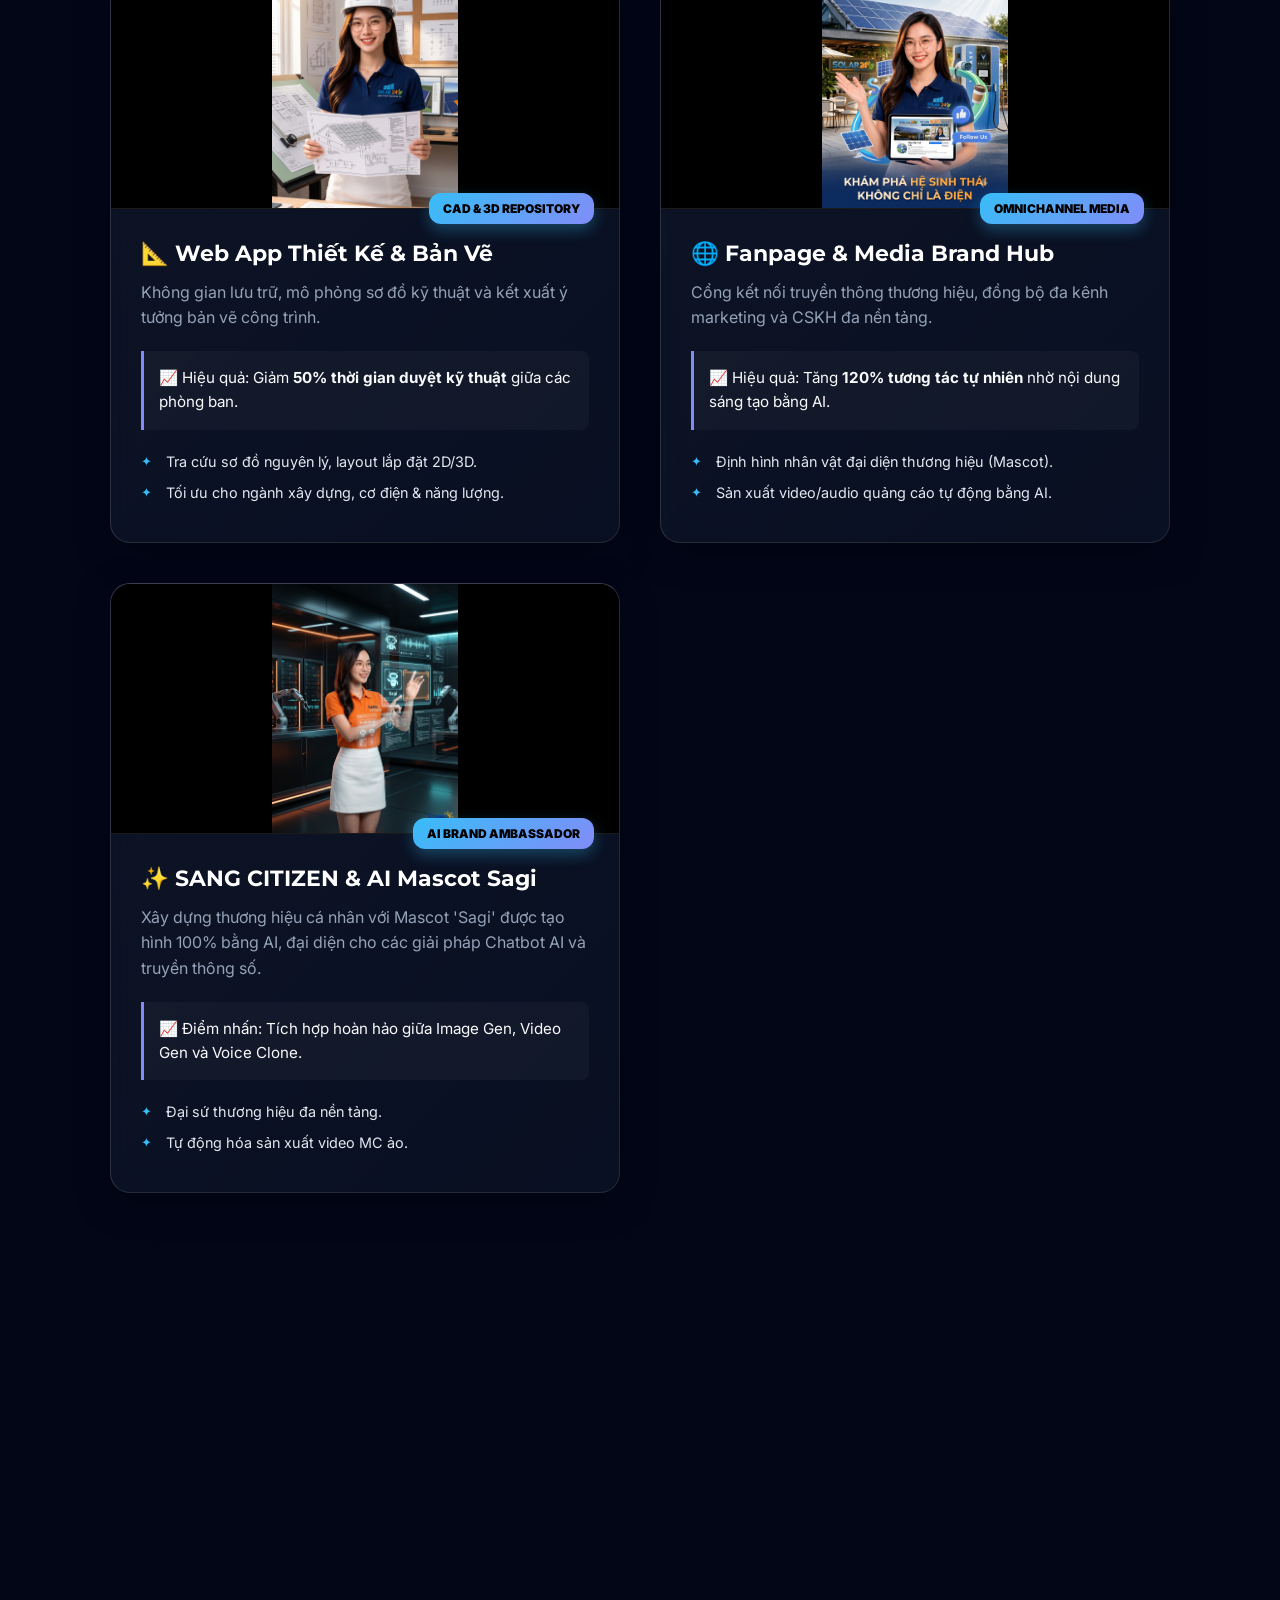
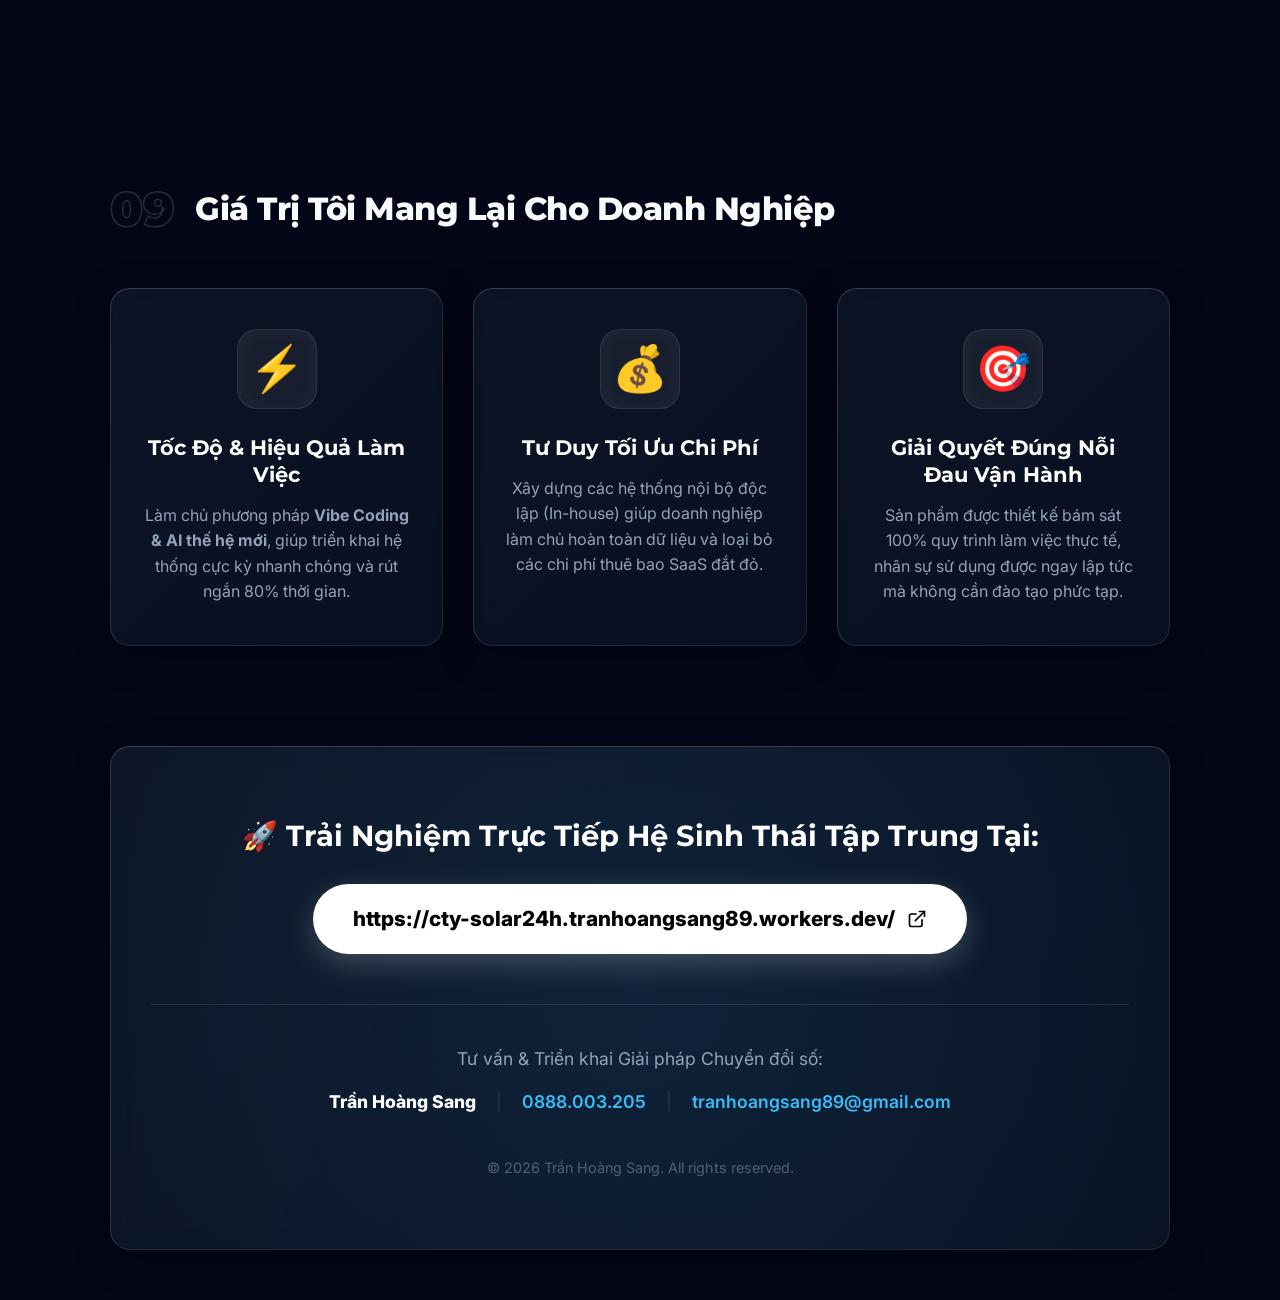
==== commit c3823811: "Add files via upload" ====
--- a/index.html
+++ b/index.html
@@ -92,7 +92,7 @@
                 </div>
                 <div class="about-bio glass-panel">
                     <p class="bio-text" data-i18n="bio">
-                        Tôi là người xây dựng <strong class="text-highlight">hệ thống chuyển đổi số tinh gọn bằng AI</strong>, tập trung vào việc <strong class="text-highlight">giải quyết các bài toán vận hành thực tế</strong> cho doanh nghiệp vừa và nhỏ.<br><br>Thay vì đi theo lộ trình học thuật truyền thống, tôi tự học và <strong class="text-highlight">thực chiến trực tiếp với các công cụ AI hiện đại</strong> để tạo ra những <strong class="text-highlight">hệ sinh thái web app hoàn chỉnh</strong> – từ AI chatbot, báo giá tự động, quản trị nhân sự, đến thiết kế kỹ thuật 3D và hệ thống tích điểm.
+                        Tôi không phải là kỹ sư phần mềm truyền thống ngồi gõ từng dòng code thủ công. Tôi là một <strong class="text-highlight">Vibe Coder thực chiến</strong>.<br><br>Thế mạnh lớn nhất của tôi là thấu hiểu sâu sắc bài toán vận hành của doanh nghiệp, sau đó sử dụng các <strong class="text-highlight">mô hình AI tiên tiến nhất hiện nay (Gemini, Claude, Antigravity...)</strong> làm trợ lý đắc lực để biến quy trình kinh doanh thành phần mềm hoàn chỉnh chỉ trong vài ngày.<br><br>Thay vì một đội ngũ cồng kềnh với chi phí hàng trăm triệu, tôi chứng minh rằng: Một người có tư duy kinh doanh kết hợp cùng AI có thể <strong class="text-highlight">tự tay triển khai toàn bộ hệ thống Web App, Chatbot và tự động hóa vận hành</strong> cho cả một doanh nghiệp.
                     </p>
                     <div class="strengths-box">
                         <div class="strength-item">
@@ -134,8 +134,8 @@
                                 <img src="avatar Sang.png" alt="Sang" style="width: 100%; height: 100%; object-fit: cover;">
                             </div>
                             <div class="collab-text">
-                                <strong data-i18n="collab_sang_title">Trần Hoàng Sang (Founder & Solution Architect)</strong>
-                                <p data-i18n="collab_sang_desc">Trực tiếp tư duy chiến lược, thiết kế kiến trúc hệ thống, lập trình Fullstack Web App và may đo các giải pháp AI sát sườn với bài toán kinh doanh.</p>
+                                <strong data-i18n="collab_sang_title">Trần Hoàng Sang (The Orchestrator)</strong>
+                                <p data-i18n="collab_sang_desc">Người ra lệnh, kiểm soát logic kinh doanh, đưa ra đầu bài và kiểm định chất lượng sản phẩm.</p>
                             </div>
                         </div>
                         <div class="collab-block glass-panel hover-glow">
@@ -186,37 +186,33 @@
             <div class="tech-stack-card glass-panel">
                 <div class="tech-row">
                     <div class="tech-cat">
-                        <span class="icon">⚡</span> Frontend & UI
+                        <span class="icon">⚡</span> Công cụ ra lệnh & Vibe Coding
                     </div>
                     <div class="tech-items">
-                        <span class="tech-tag">React/Next.js</span>
-                        <span class="tech-tag">Streamlit (Python)</span>
-                        <span class="tech-tag">Tailwind CSS</span>
-                        <span class="tech-tag">HTML5/CSS3</span>
-                        <span class="tech-tag">Figma/Canva AI</span>
+                        <span class="tech-tag">Google Antigravity IDE</span>
+                        <span class="tech-tag">Cursor</span>
+                        <span class="tech-tag">Prompt Engineering nâng cao</span>
                     </div>
                 </div>
                 <div class="tech-row">
                     <div class="tech-cat">
-                        <span class="icon">🗄️</span> Backend, DB & API
+                        <span class="icon">🤖</span> Mô hình AI cốt lõi
                     </div>
                     <div class="tech-items">
-                        <span class="tech-tag">Python Scripting</span>
-                        <span class="tech-tag">Supabase (PostgreSQL)</span>
-                        <span class="tech-tag">RESTful APIs</span>
-                        <span class="tech-tag">Google Sheets API</span>
-                        <span class="tech-tag">RBAC Security</span>
+                        <span class="tech-tag">Gemini Flash</span>
+                        <span class="tech-tag">Claude</span>
+                        <span class="tech-tag">OpenAI API</span>
                     </div>
                 </div>
                 <div class="tech-row">
                     <div class="tech-cat">
-                        <span class="icon">🤖</span> AI, Auto & Cloud
+                        <span class="icon">☁️</span> Hạ tầng triển khai sản phẩm chạy thật (No/Low-Code & Cloud)
                     </div>
                     <div class="tech-items">
-                        <span class="tech-tag">Prompt Engineering</span>
-                        <span class="tech-tag">Google Antigravity IDE</span>
+                        <span class="tech-tag">Streamlit</span>
+                        <span class="tech-tag">Vercel</span>
+                        <span class="tech-tag">Supabase</span>
                         <span class="tech-tag">Cloudflare Workers</span>
-                        <span class="tech-tag">Vercel</span>
                         <span class="tech-tag">Netlify</span>
                         <span class="tech-tag">Render</span>
                     </div>
@@ -253,18 +249,28 @@
                 </div>
                 
                 <div class="achievements-list">
-                    <div class="achievement-item glass-panel hover-lift">
-                        <div class="achievement-icon">🏆</div>
-                        <div class="achievement-info">
-                            <h4 data-i18n="ach1_title">Hệ thống Tích điểm Trạm Sạc</h4>
-                            <p data-i18n="ach1_desc">Phát triển thành công hệ thống tích điểm đổi quà hoàn toàn tự động cho trạm sạc ô tô điện.</p>
-                        </div>
-                    </div>
-                    <div class="achievement-item glass-panel hover-lift">
-                        <div class="achievement-icon">🏢</div>
-                        <div class="achievement-info">
-                            <h4 data-i18n="ach2_title">Solar 24h Hub Portal</h4>
-                            <p data-i18n="ach2_desc">Tạo ra Hub Portal quản lý toàn diện mọi hoạt động từ bán hàng, nhân sự đến truyền thông cho công ty Solar 24h.</p>
+                    <div class="ach-card card-sang">
+                        <div class="ach-header">
+                            <div class="ach-logo-box box-sang">
+                                <img src="Logo Sang Citizen 3D.png" alt="Sang Citizen Logo">
+                            </div>
+                            <span class="ach-badge badge-sang" data-i18n="ach1_badge">Thương Hiệu & AI</span>
+                        </div>
+                        <div class="ach-body">
+                            <h4 class="ach-title" data-i18n="ach1_title">Kiến tạo Thương hiệu Sang Citizen</h4>
+                            <p class="ach-desc" data-i18n="ach1_desc">Tự chủ toàn bộ quy trình: Thiết kế nhận diện 3D, tạo hình AI Mascot 'Sagi' và huấn luyện hệ thống Local Voice Clone thực chiến phục vụ truyền thông số.</p>
+                        </div>
+                    </div>
+                    <div class="ach-card card-solar">
+                        <div class="ach-header">
+                            <div class="ach-logo-box box-solar">
+                                <img src="Logo Solar 24h.png" alt="Solar 24h Logo">
+                            </div>
+                            <span class="ach-badge badge-solar" data-i18n="ach2_badge">Vận Hành Live 100%</span>
+                        </div>
+                        <div class="ach-body">
+                            <h4 class="ach-title" data-i18n="ach2_title">Hệ sinh thái Solar 24h Hub</h4>
+                            <p class="ach-desc" data-i18n="ach2_desc">Xây dựng Hub Portal quản trị vận hành toàn diện, quy tụ 8 ứng dụng Web App và AI Agent số hóa từ kinh doanh, nhân sự đến dự toán tự động.</p>
                         </div>
                     </div>
                 </div>
--- a/style.css
+++ b/style.css
@@ -780,22 +780,80 @@
     grid-template-columns: 1fr 1fr;
     gap: 30px;
 }
-.achievement-item {
-    display: flex;
-    gap: 20px;
-    padding: 25px;
-    align-items: center;
-}
-.achievement-icon {
-    font-size: 2.5rem;
-}
-.achievement-info h4 {
-    color: #fff;
-    margin-bottom: 8px;
-}
-.achievement-info p {
+.ach-card {
+    background-color: rgba(15, 23, 42, 0.9);
+    border: 1px solid #1e293b;
+    border-radius: 1rem;
+    padding: 1.5rem;
+    display: flex;
+    flex-direction: column;
+    justify-content: space-between;
+    transition: all 0.3s;
+}
+.ach-card.card-sang:hover {
+    border-color: rgba(249, 115, 22, 0.4);
+}
+.ach-card.card-solar:hover {
+    border-color: rgba(59, 130, 246, 0.4);
+}
+.ach-header {
+    display: flex;
+    justify-content: space-between;
+    align-items: center;
+    margin-bottom: 0.75rem;
+}
+.ach-logo-box {
+    background: linear-gradient(#ffffff, #ffffff) padding-box,
+                linear-gradient(135deg, #f97316, #2563eb) border-box;
+    border: 2px solid transparent;
+    border-radius: 0.75rem;
+    display: flex;
+    align-items: center;
+    justify-content: center;
+    box-shadow: 0 8px 20px rgba(0, 0, 0, 0.6), 0 0 15px rgba(249, 115, 22, 0.2);
+}
+.ach-logo-box.box-sang {
+    height: 3.5rem; /* h-14 */
+    width: 3.5rem; /* w-14 */
+    padding: 0.25rem; /* p-1 */
+}
+.ach-logo-box.box-solar {
+    height: 3.5rem; /* h-14 */
+    width: 7rem; /* w-28 */
+    padding: 0.5rem; /* p-2 */
+}
+.ach-logo-box img {
+    width: 100%;
+    height: 100%;
+    object-fit: contain;
+}
+.ach-badge {
+    font-size: 0.75rem;
+    padding: 0.25rem 0.625rem;
+    border-radius: 9999px;
+    font-weight: 500;
+}
+.ach-badge.badge-sang {
+    background-color: rgba(249, 115, 22, 0.1);
+    color: #fb923c;
+    border: 1px solid rgba(249, 115, 22, 0.2);
+}
+.ach-badge.badge-solar {
+    background-color: rgba(59, 130, 246, 0.1);
+    color: #60a5fa;
+    border: 1px solid rgba(59, 130, 246, 0.2);
+}
+.ach-title {
+    color: #ffffff;
+    font-weight: 700;
+    font-size: 1.125rem;
+    margin-top: 0.75rem;
+    margin-bottom: 0.5rem;
+}
+.ach-desc {
     color: var(--text-muted);
     font-size: 0.9rem;
+    line-height: 1.5;
 }
 
 /* --- 07: TESTIMONIALS --- */
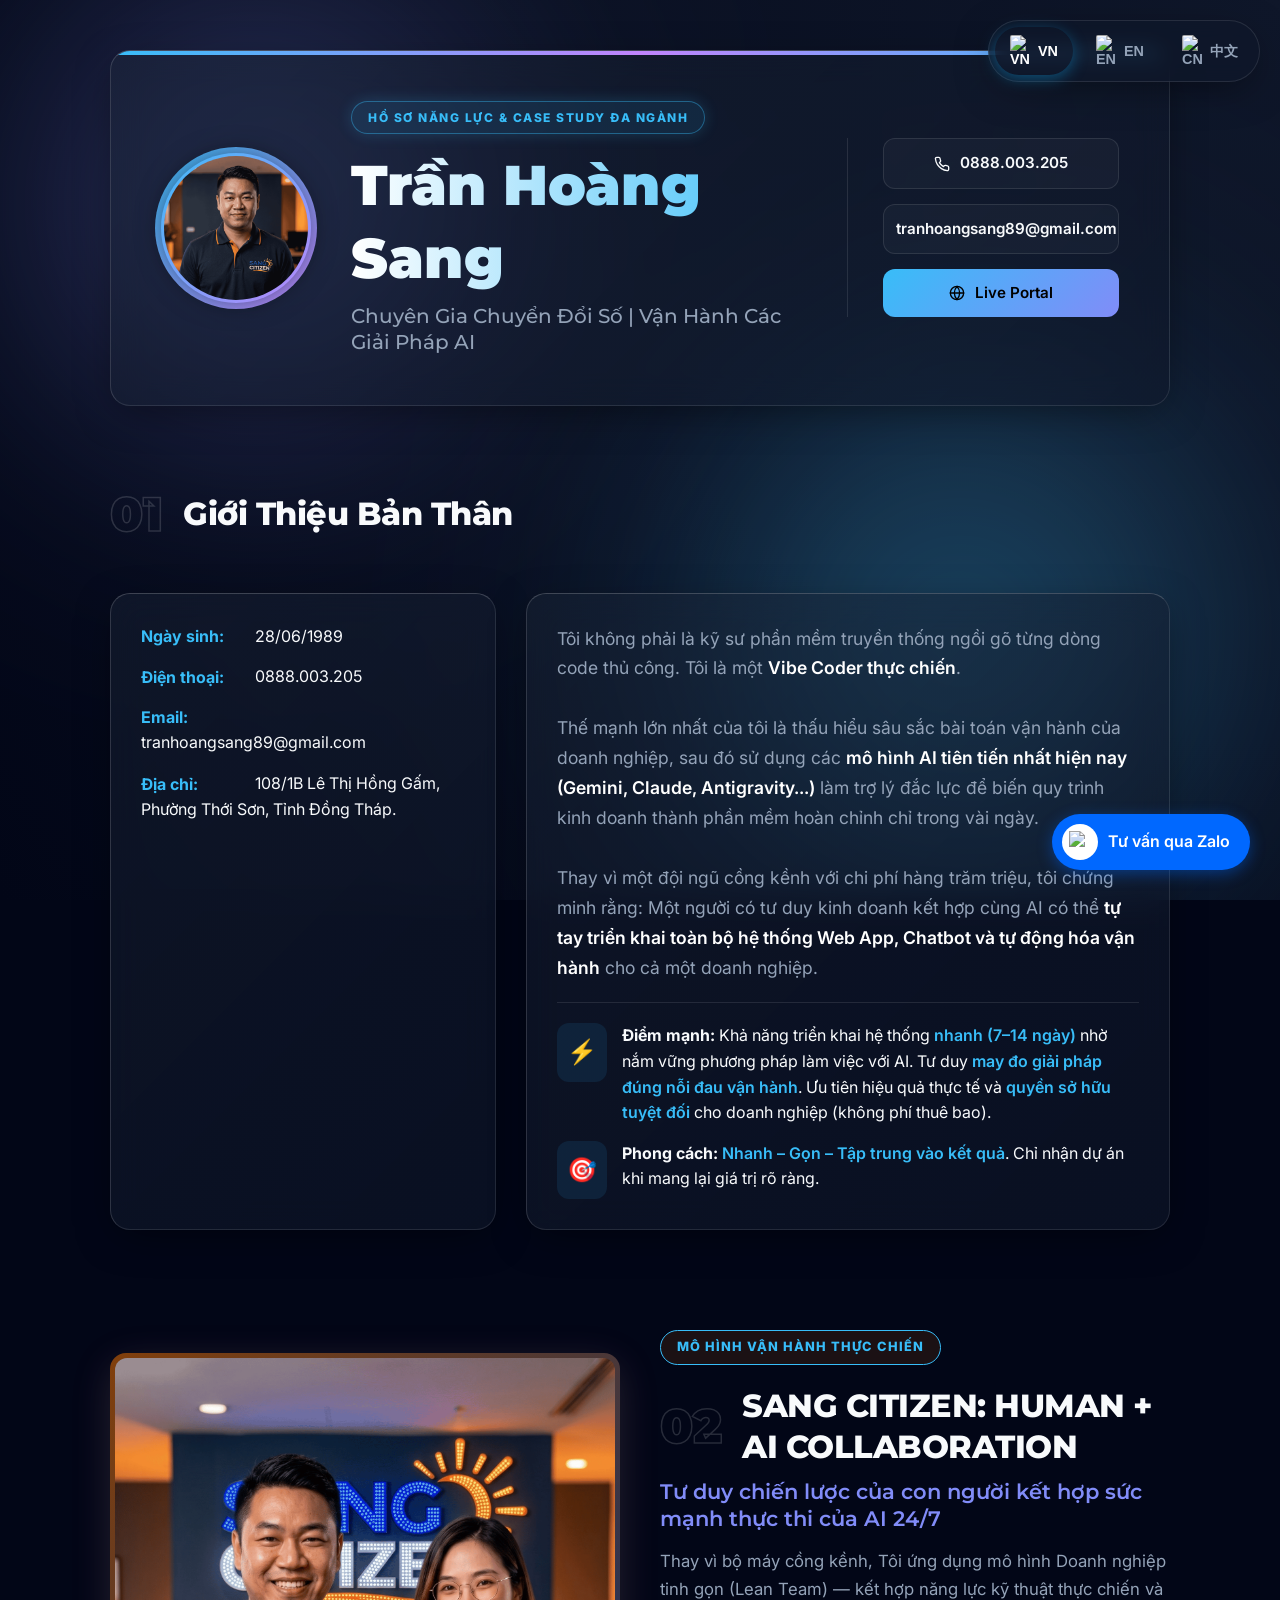
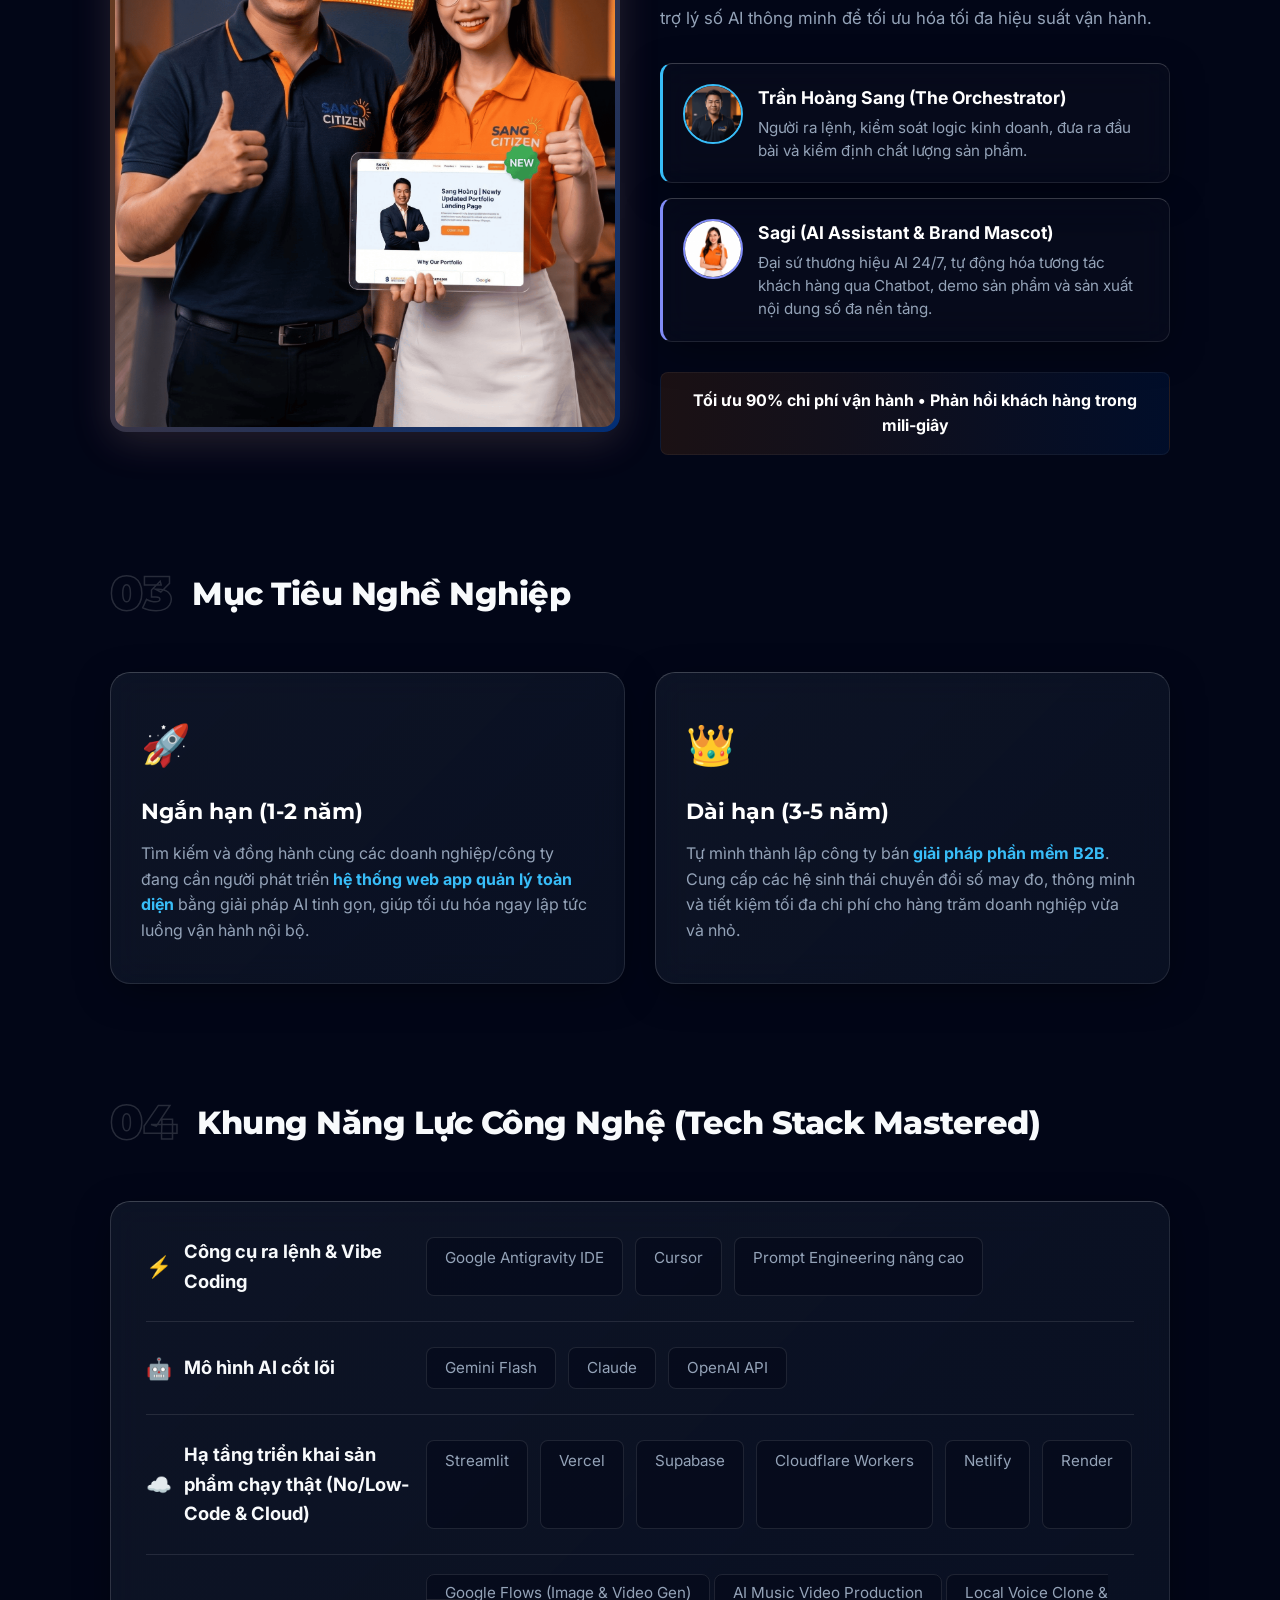
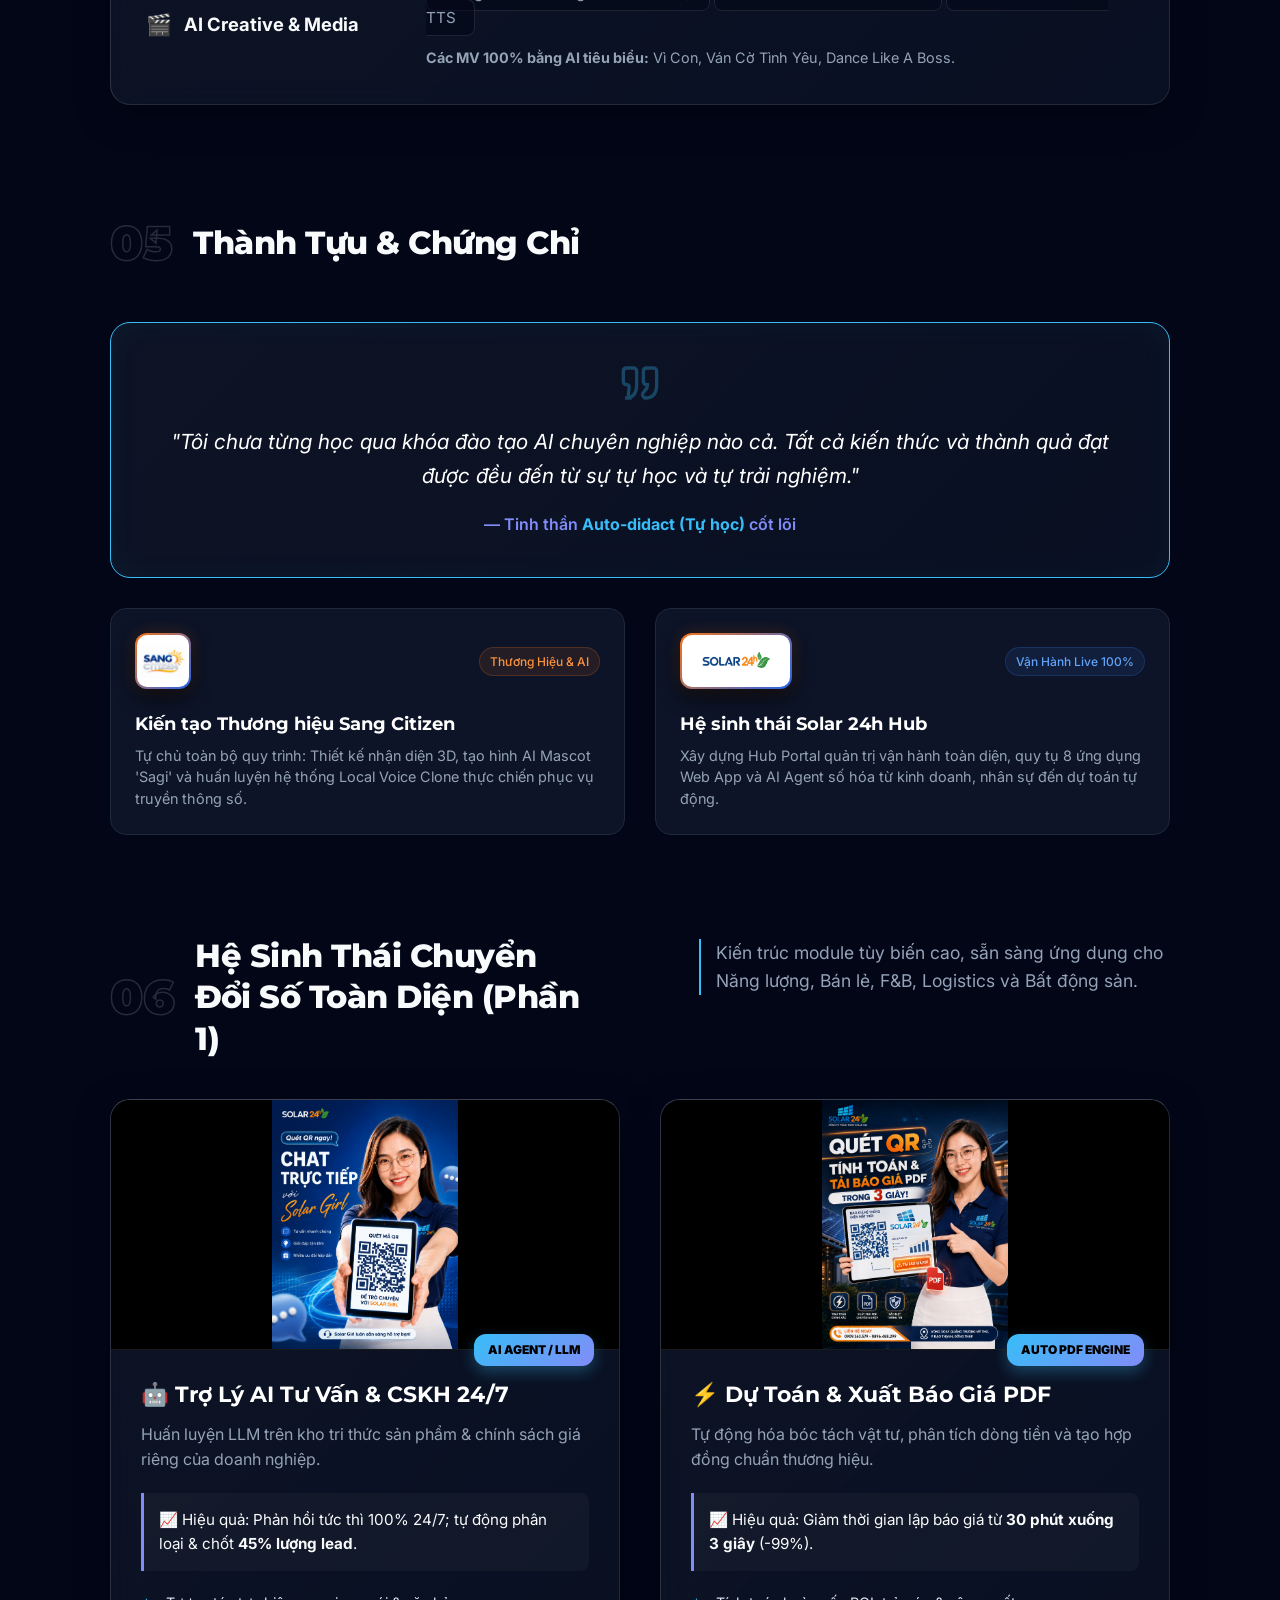
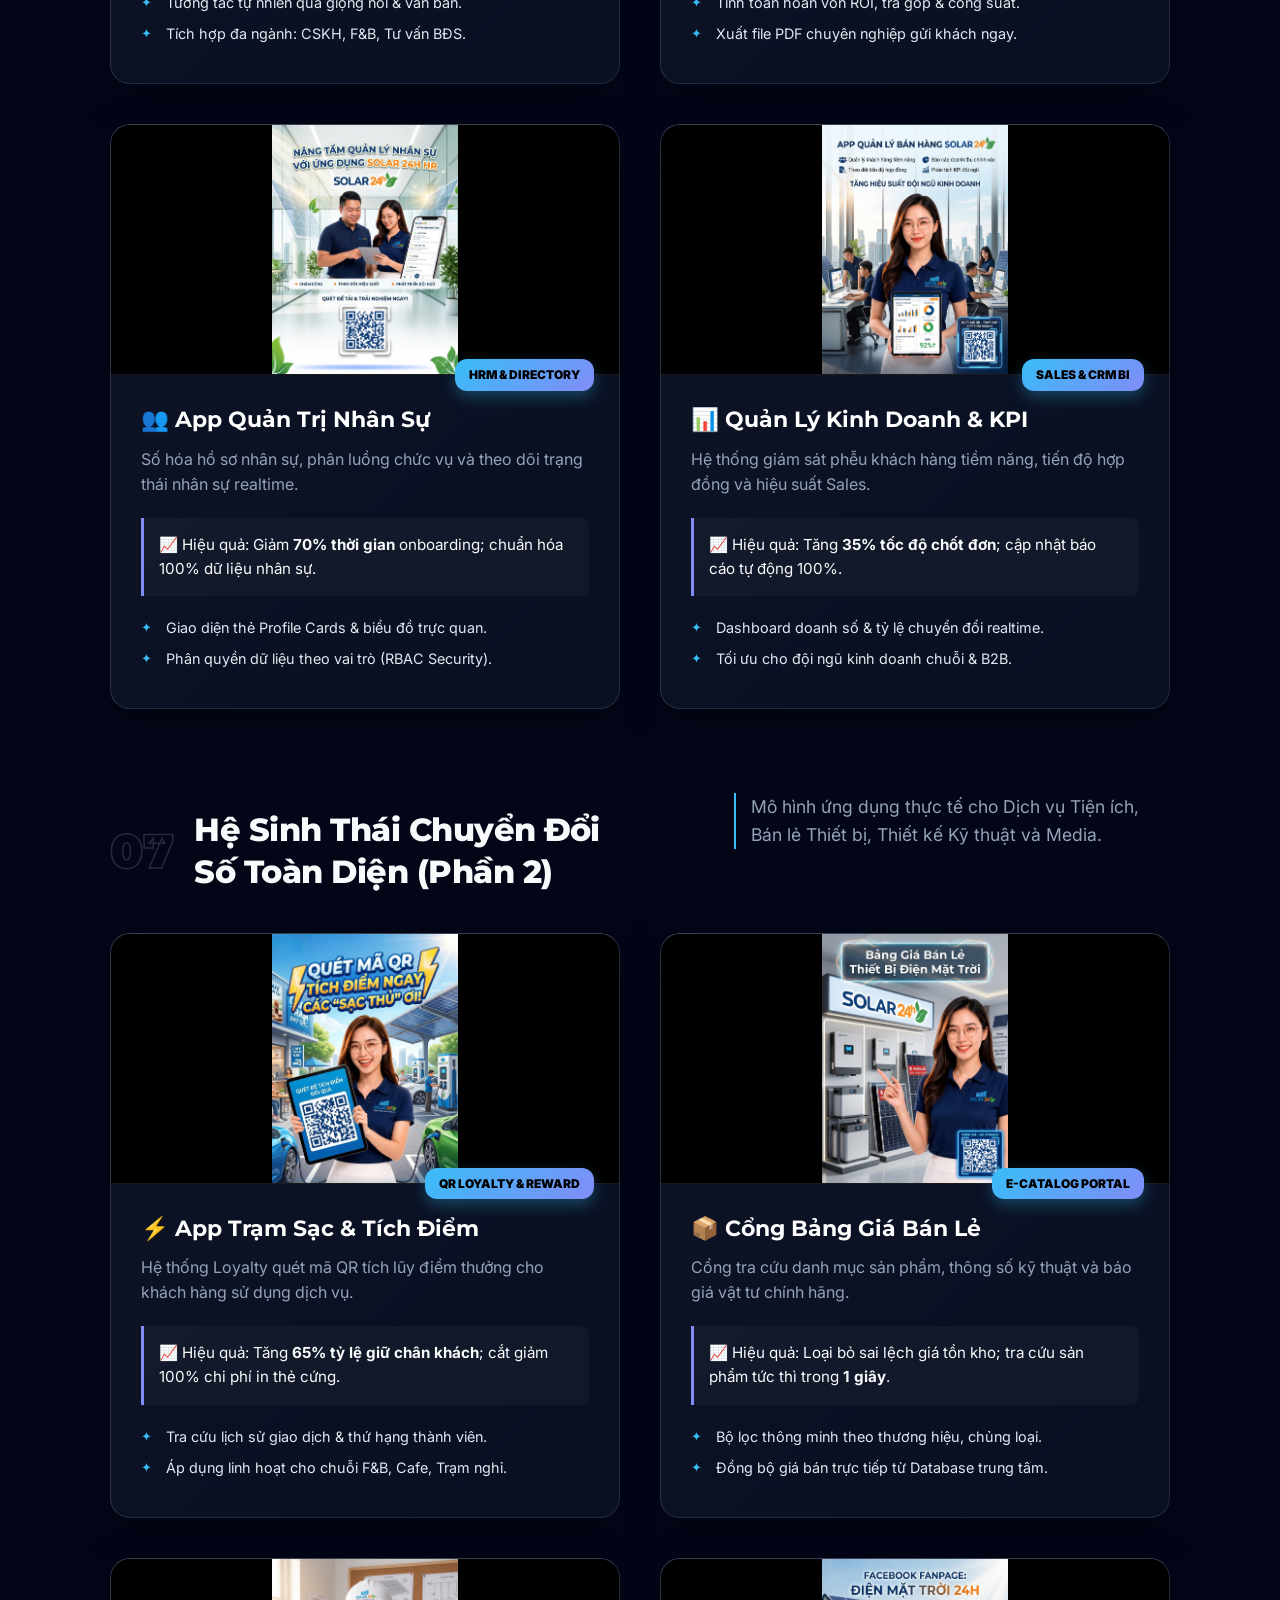
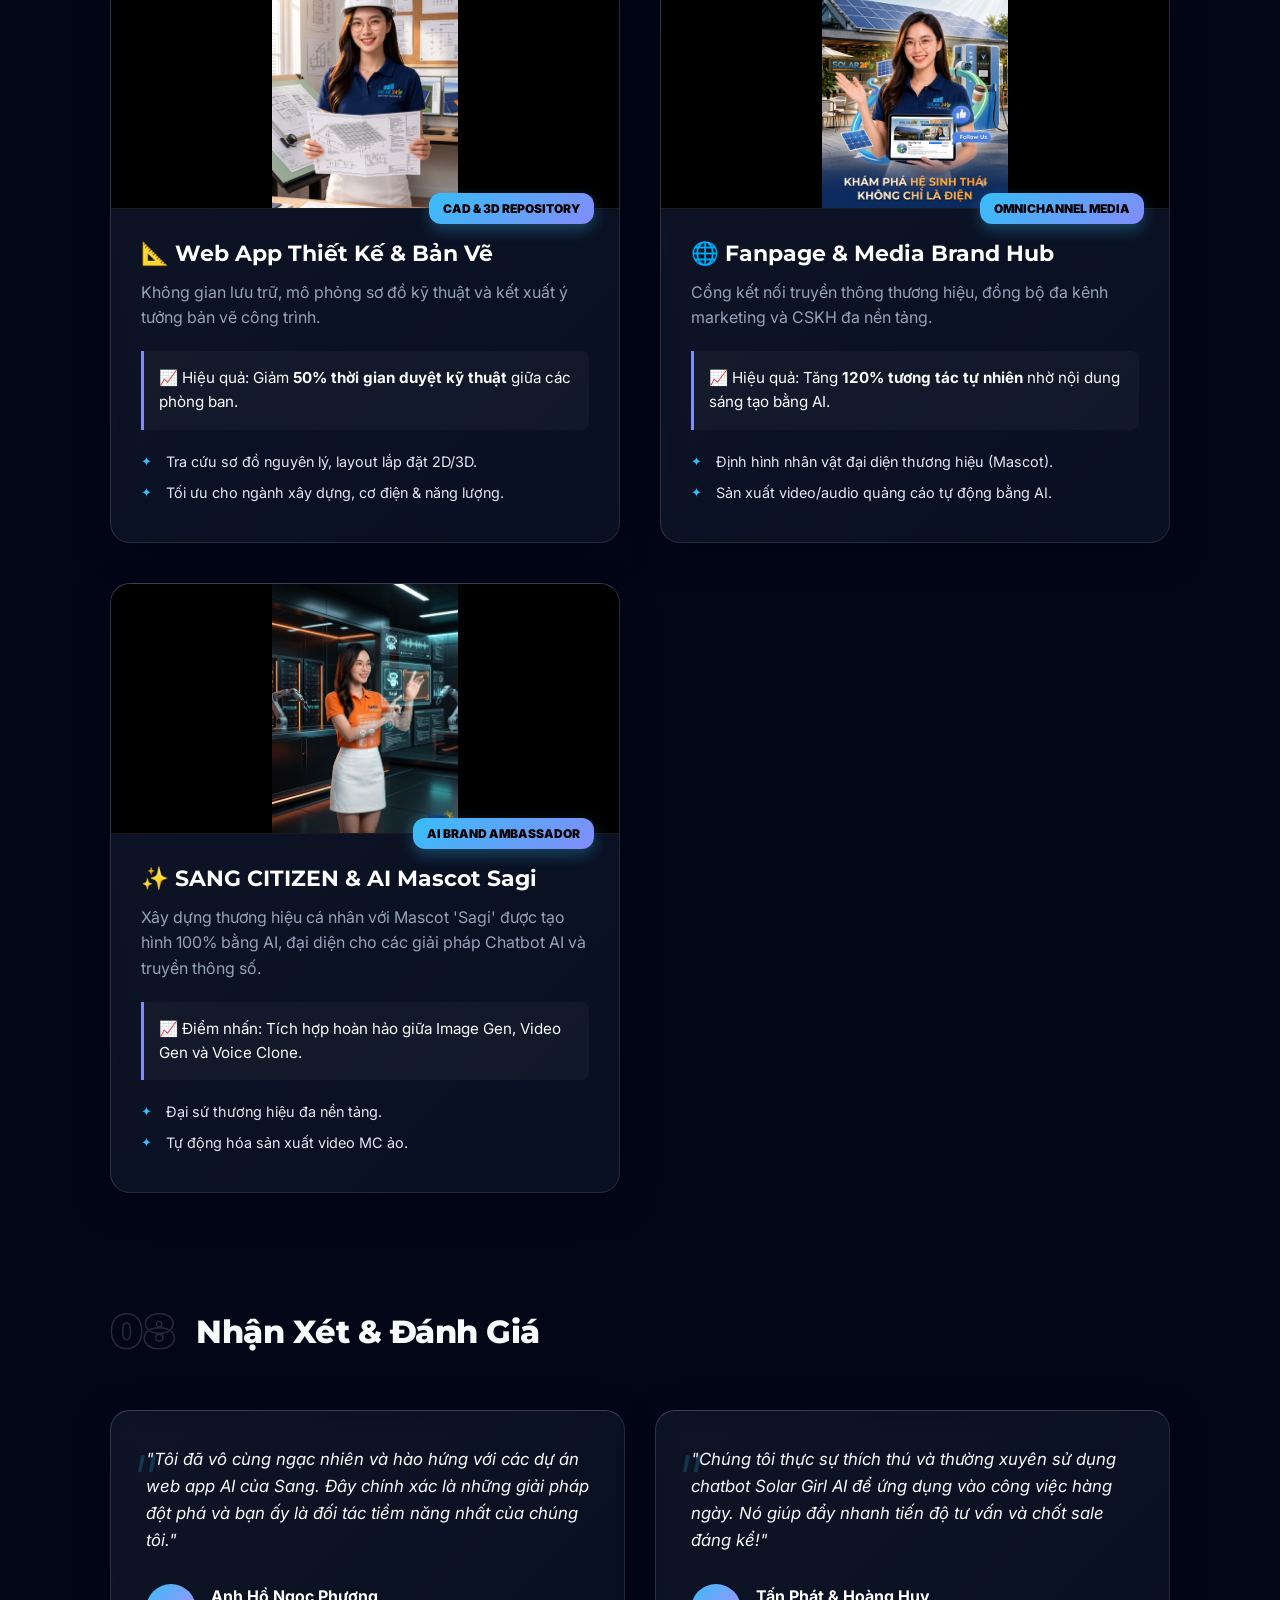
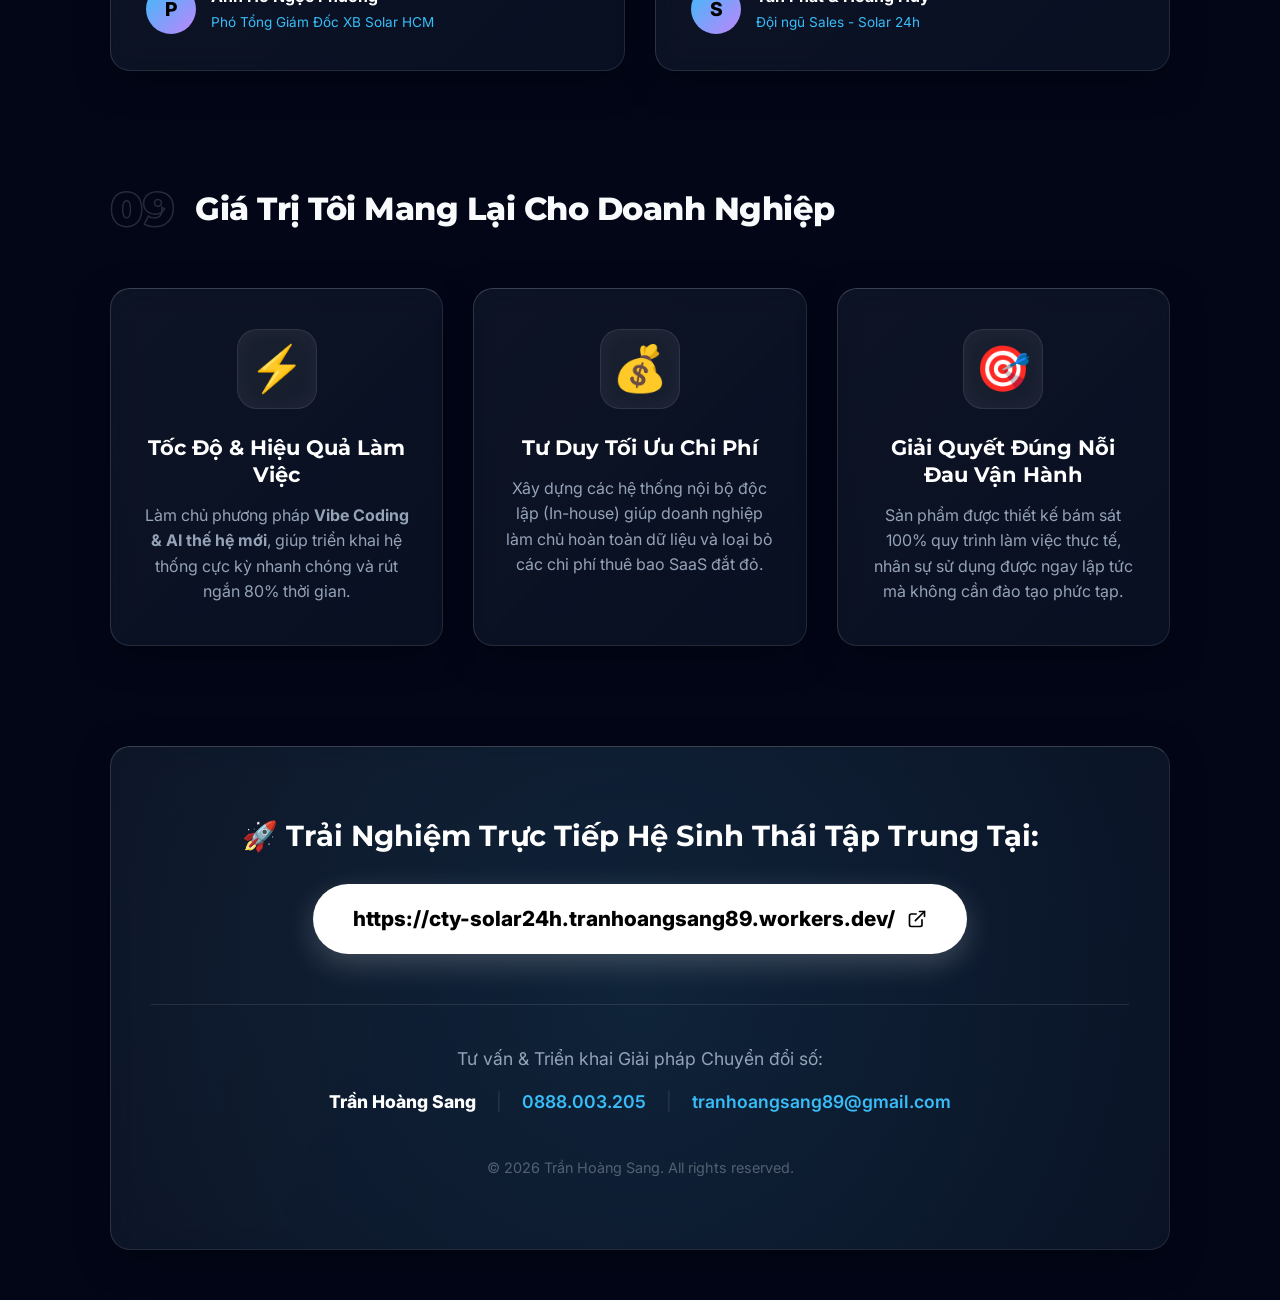
==== commit 644ea321: "Add files via upload" ====
--- a/index.html
+++ b/index.html
@@ -720,6 +720,7 @@
             <div class="video-container" style="display: flex; flex-wrap: wrap; gap: 20px; justify-content: center;">
                 <iframe width="315" height="560" src="https://www.youtube.com/embed/IMt2P6MXebU" title="YouTube video player" frameborder="0" allow="accelerometer; autoplay; clipboard-write; encrypted-media; gyroscope; picture-in-picture; web-share" allowfullscreen style="border-radius: 15px; box-shadow: 0 10px 30px rgba(0,0,0,0.5);"></iframe>
                 <iframe width="315" height="560" src="https://www.youtube.com/embed/M1lM7QgagzY" title="YouTube video player" frameborder="0" allow="accelerometer; autoplay; clipboard-write; encrypted-media; gyroscope; picture-in-picture; web-share" allowfullscreen style="border-radius: 15px; box-shadow: 0 10px 30px rgba(0,0,0,0.5);"></iframe>
+                <iframe width="315" height="560" src="https://www.youtube.com/embed/hlNI15AbIEU" title="YouTube video player" frameborder="0" allow="accelerometer; autoplay; clipboard-write; encrypted-media; gyroscope; picture-in-picture; web-share" allowfullscreen style="border-radius: 15px; box-shadow: 0 10px 30px rgba(0,0,0,0.5);"></iframe>
             </div>
         </div>
     </div>
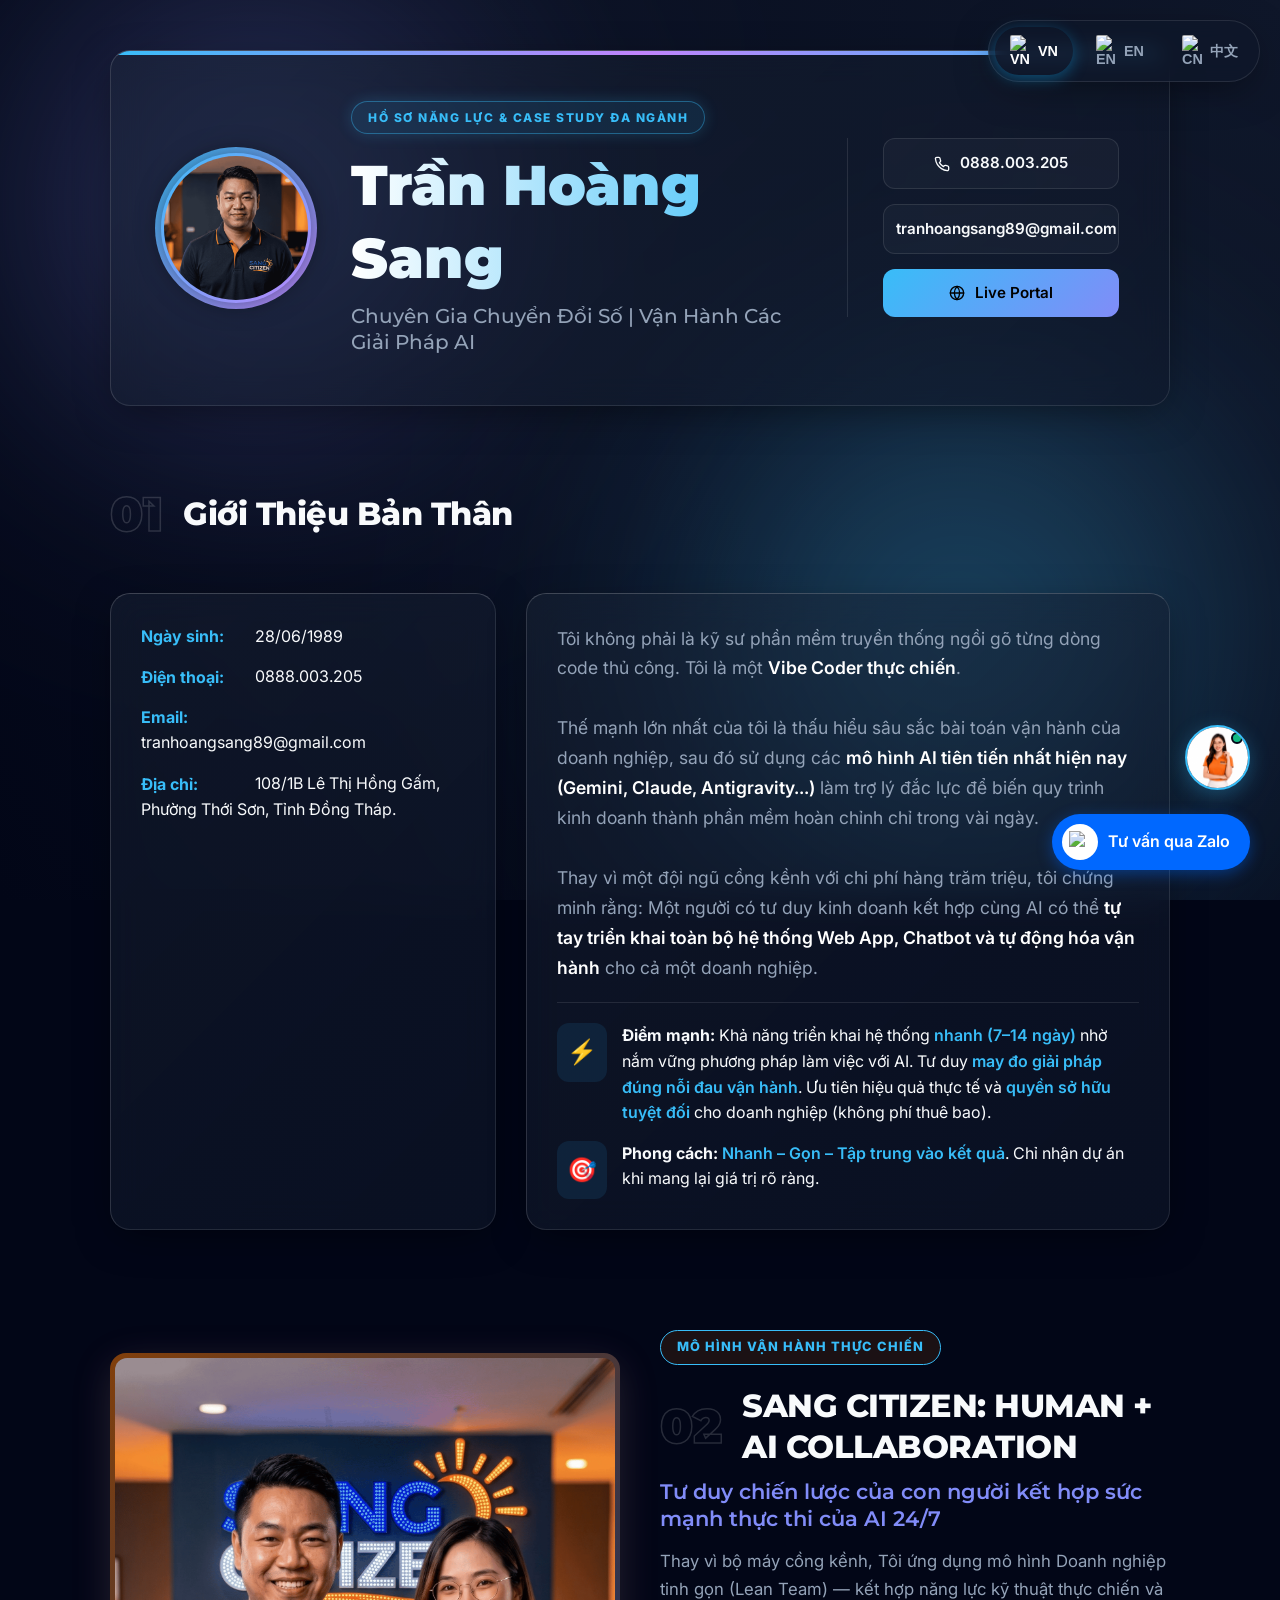
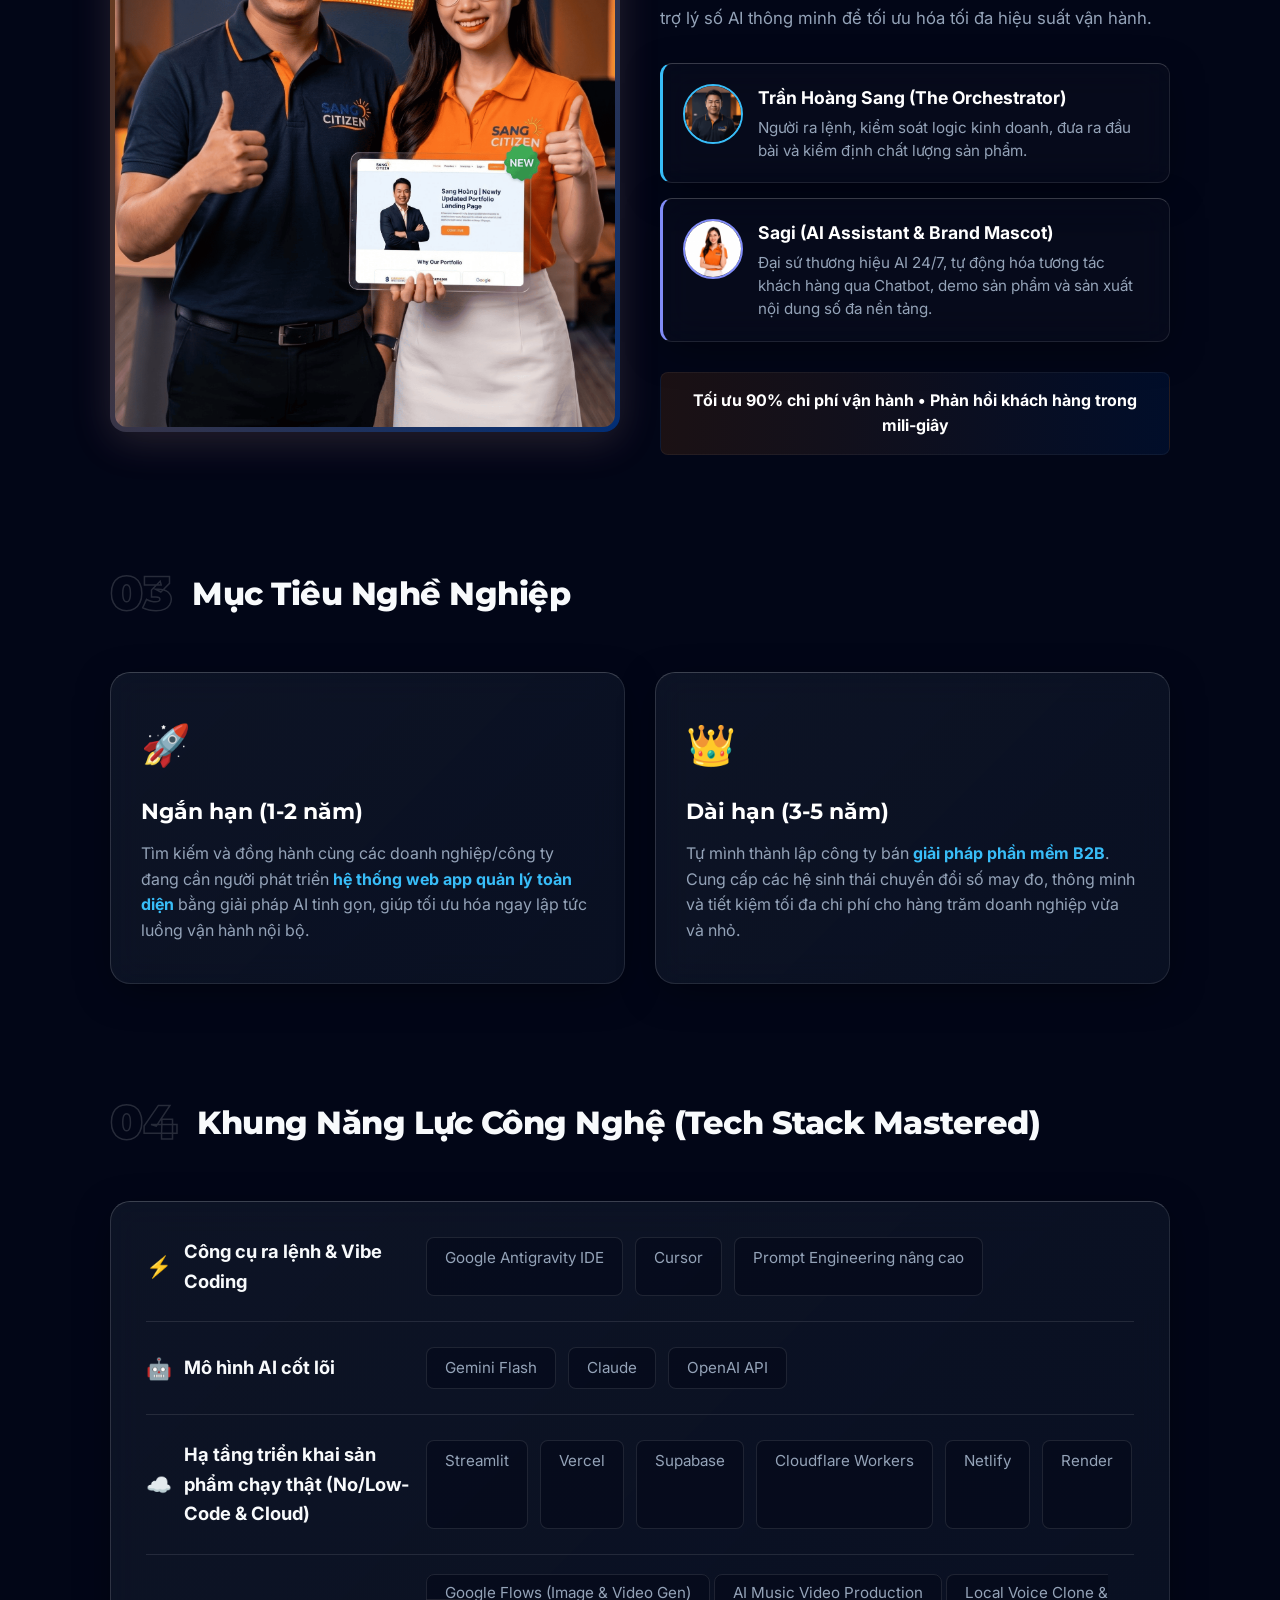
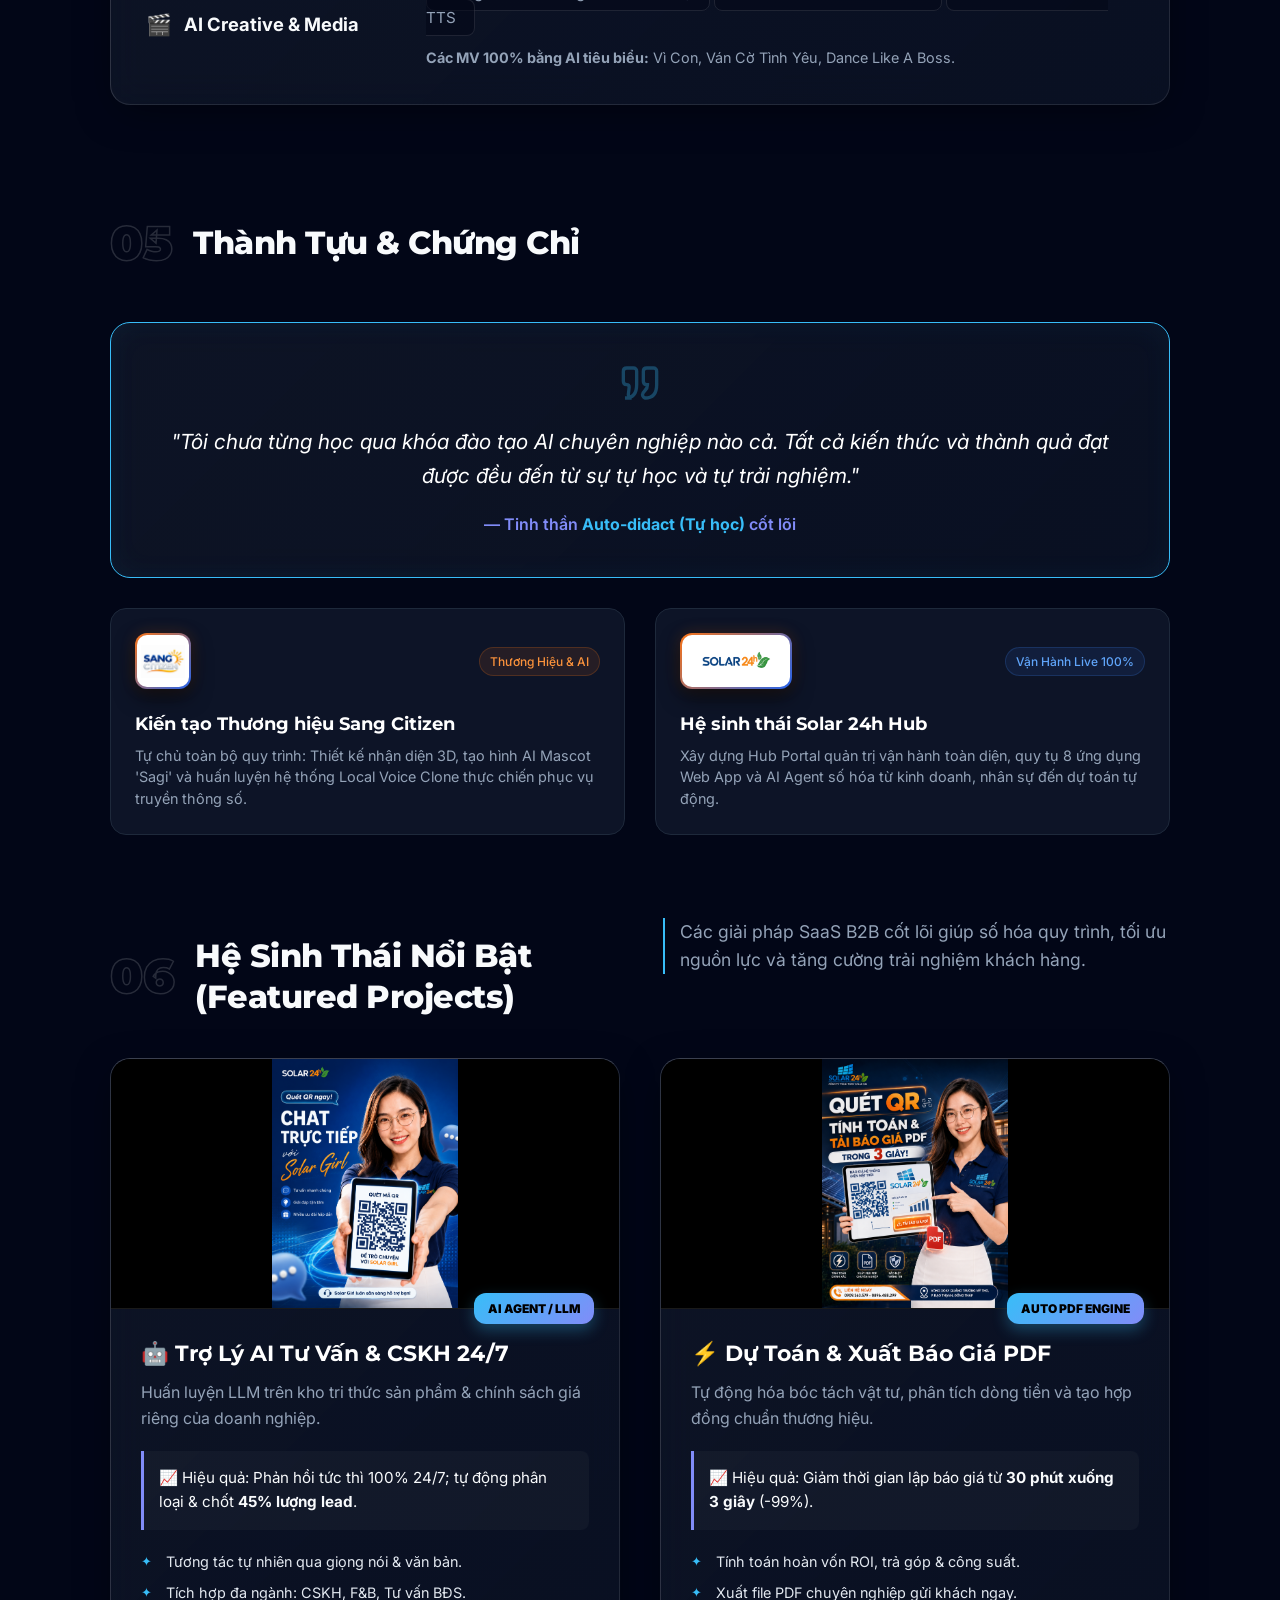
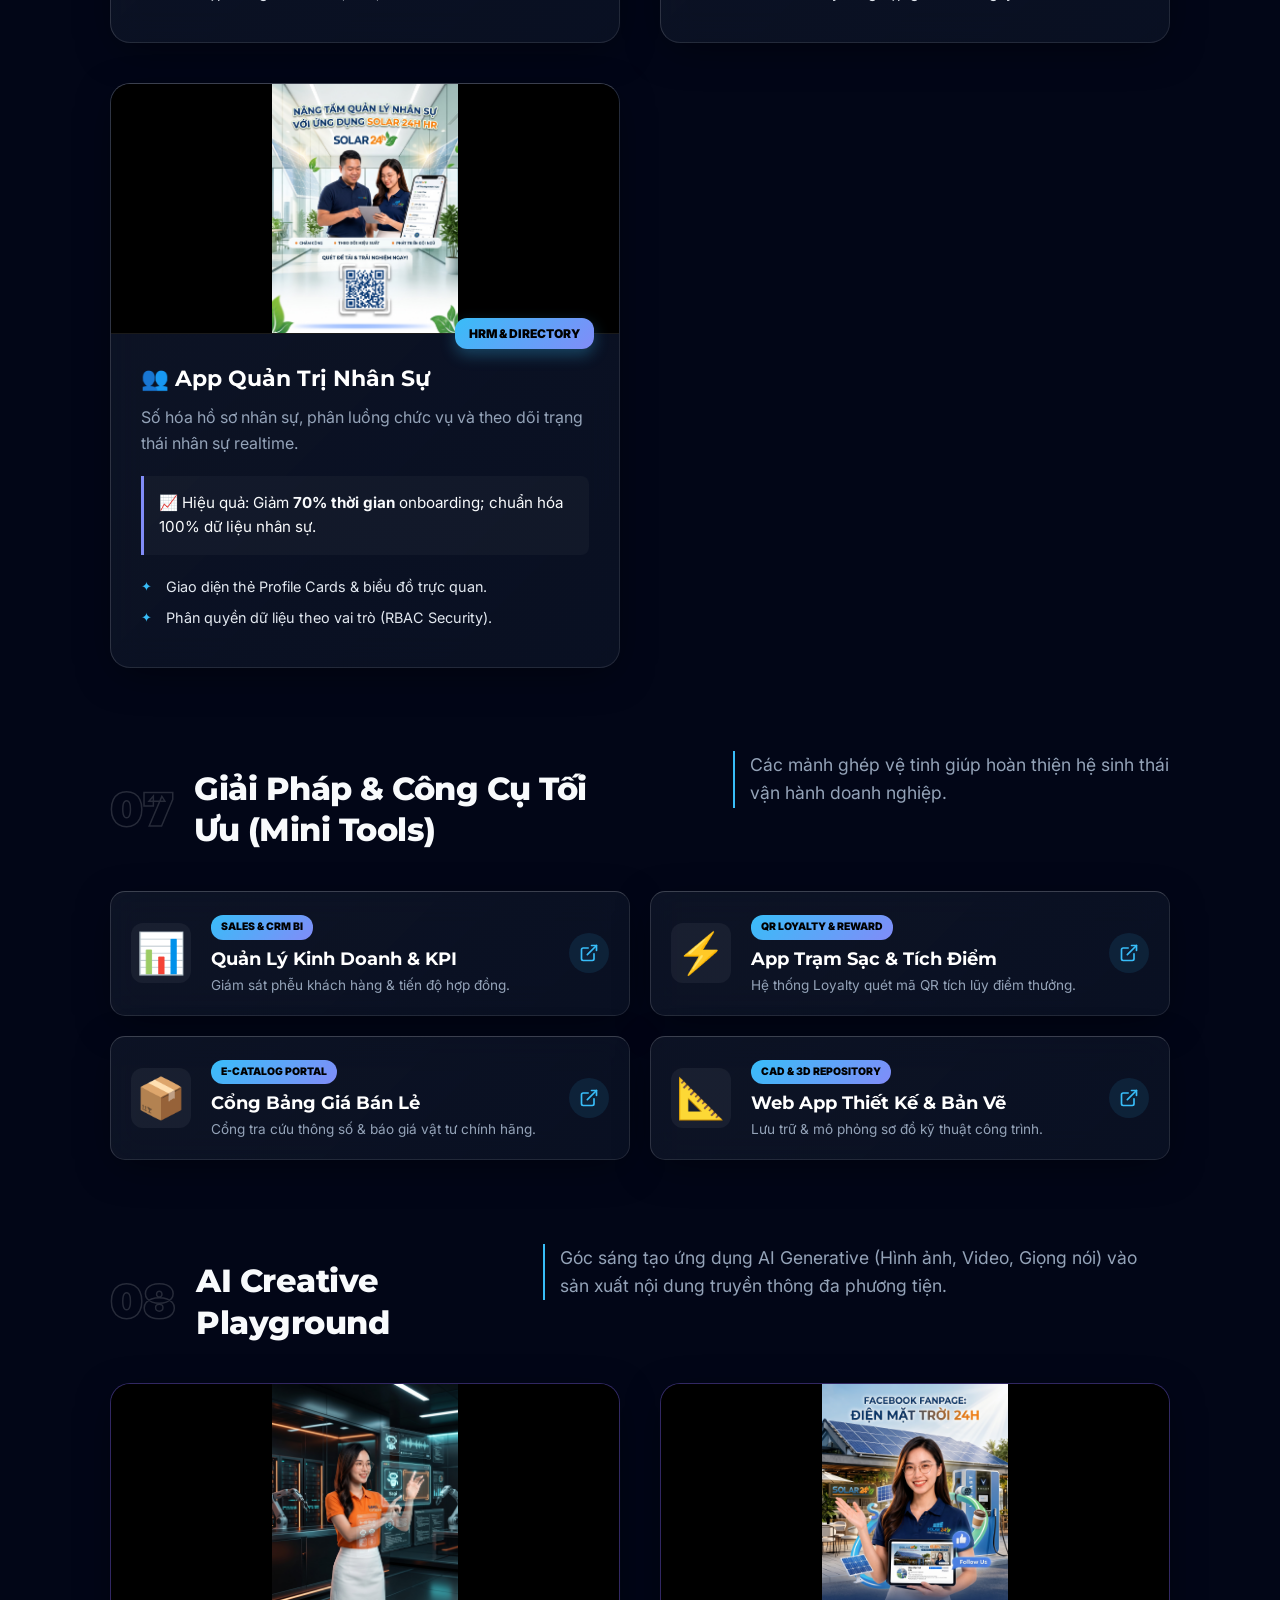
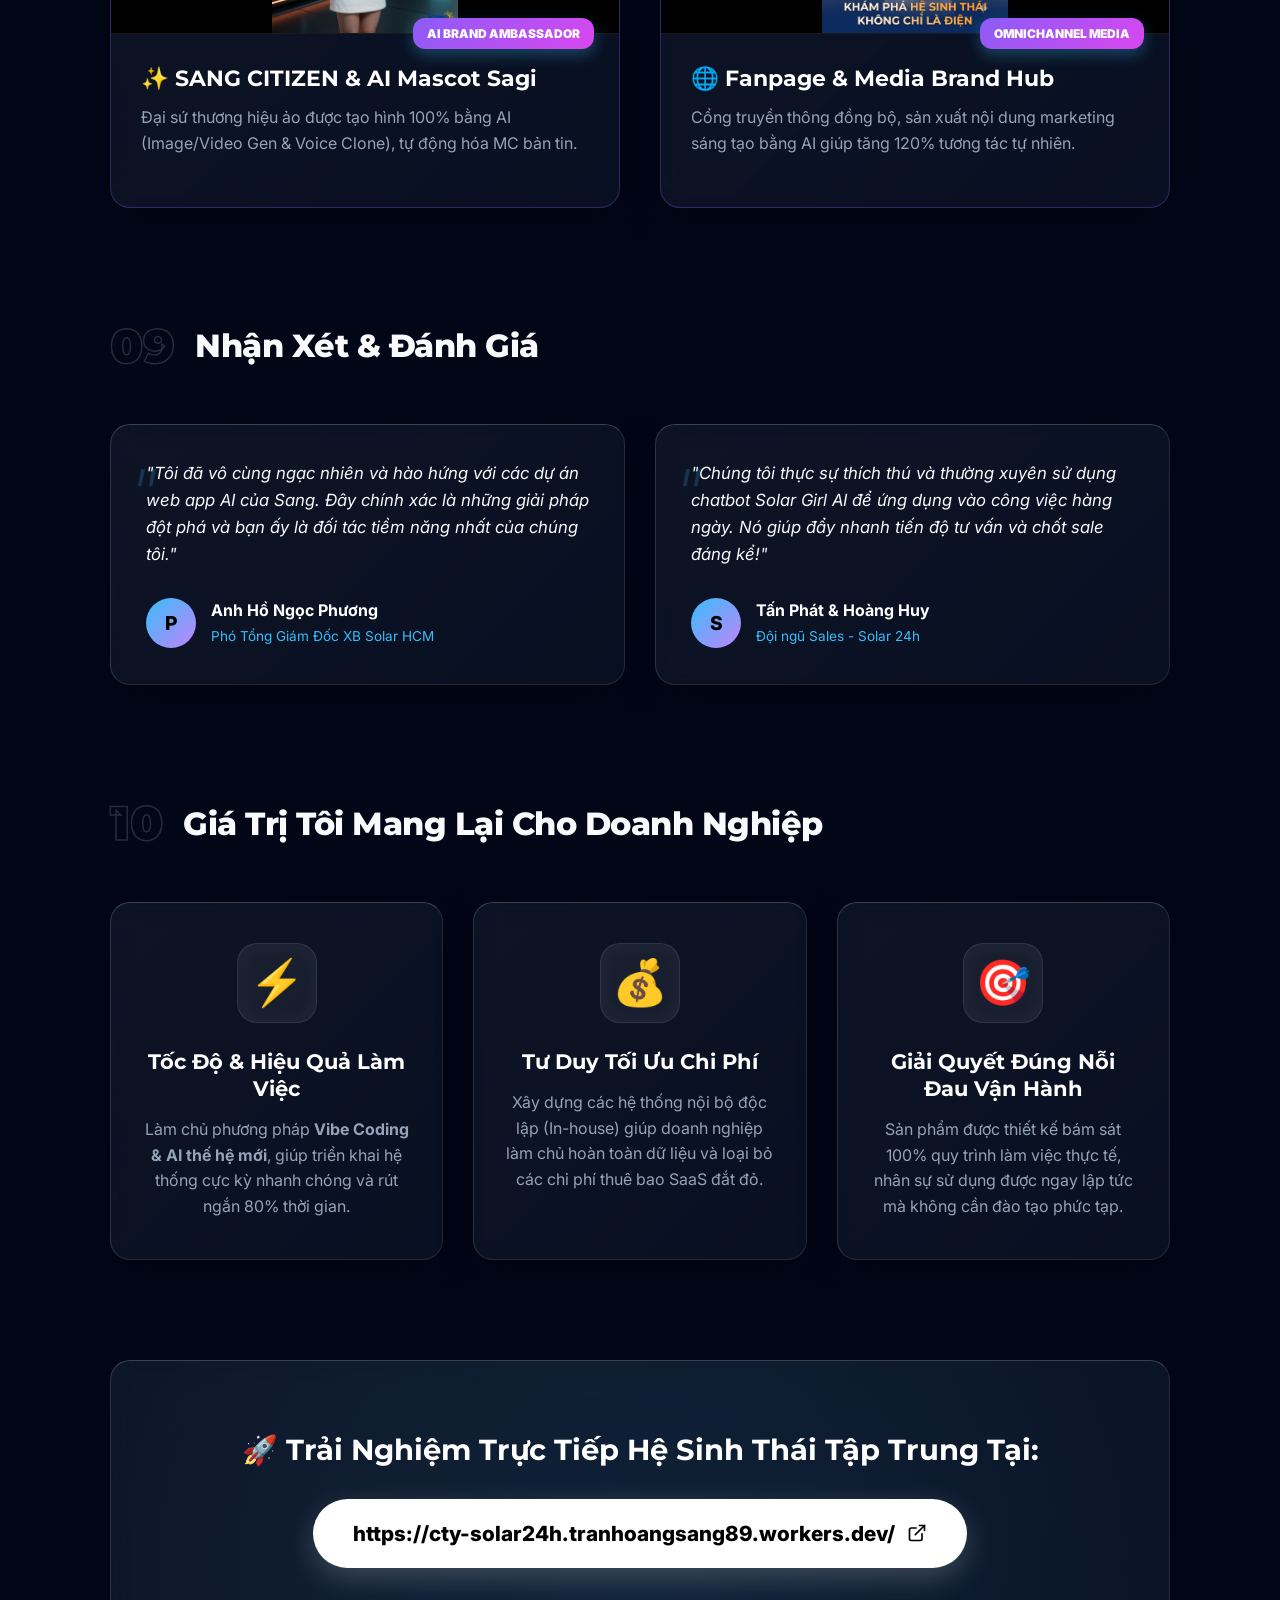
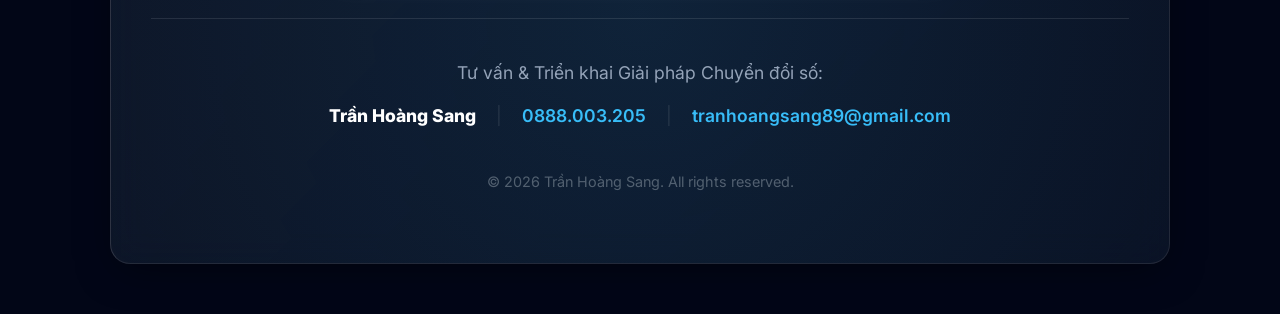
==== commit b83fbe26: "Add files via upload" ====
--- a/index.html
+++ b/index.html
@@ -277,12 +277,12 @@
             </div>
         </section>
 
-        <!-- 06: COMPREHENSIVE ECOSYSTEM (PART 1) -->
-        <section class="section fade-in-up" style="animation-delay: 0.5s;">
+        <!-- 06: FEATURED PROJECTS -->
+        <section class="section fade-in-up" id="featured-projects" style="animation-delay: 0.5s;">
             <div class="section-header">
                 <span class="section-number">06</span>
-                <h3 class="section-title" data-i18n="sec5_title">Hệ Sinh Thái Chuyển Đổi Số Toàn Diện (Phần 1)</h3>
-                <p class="section-subtitle" data-i18n="sec5_sub">Kiến trúc module tùy biến cao, sẵn sàng ứng dụng cho Năng lượng, Bán lẻ, F&B, Logistics và Bất động sản.</p>
+                <h3 class="section-title" data-i18n="sec5_title">Hệ Sinh Thái Nổi Bật (Featured Projects)</h3>
+                <p class="section-subtitle" data-i18n="sec5_sub">Các giải pháp SaaS B2B cốt lõi giúp số hóa quy trình, tối ưu nguồn lực và tăng cường trải nghiệm khách hàng.</p>
             </div>
             
             <div class="showcase-grid">
@@ -351,156 +351,117 @@
                         </ul>
                     </div>
                 </article>
-
-                <!-- Project 4 -->
-                <article class="showcase-card glass-panel hover-lift">
+            </div>
+        </section>
+
+        <!-- 07: OTHER AI SOLUTIONS & TOOLS -->
+        <section class="section fade-in-up" id="mini-tools" style="animation-delay: 0.1s;">
+            <div class="section-header">
+                <span class="section-number">07</span>
+                <h3 class="section-title" data-i18n="sec7_title_new">Giải Pháp & Công Cụ Tối Ưu (Mini Tools)</h3>
+                <p class="section-subtitle" data-i18n="sec7_sub_new">Các mảnh ghép vệ tinh giúp hoàn thiện hệ sinh thái vận hành doanh nghiệp.</p>
+            </div>
+            
+            <div class="compact-grid">
+                <!-- Project 4 (Kinh doanh) -->
+                <article class="compact-card glass-panel hover-lift">
+                    <div class="compact-icon">📊</div>
+                    <div class="compact-content">
+                        <span class="card-badge">SALES & CRM BI</span>
+                        <h4 class="card-title" data-i18n="p4_title">Quản Lý Kinh Doanh & KPI</h4>
+                        <p class="card-desc" data-i18n="p4_desc_short">Giám sát phễu khách hàng & tiến độ hợp đồng.</p>
+                    </div>
+                    <a href="https://kinhdoanh-solar24h.vercel.app" target="_blank" class="compact-link" title="Xem trực tiếp">
+                        <svg xmlns="http://www.w3.org/2000/svg" width="20" height="20" viewBox="0 0 24 24" fill="none" stroke="currentColor" stroke-width="2" stroke-linecap="round" stroke-linejoin="round"><path d="M18 13v6a2 2 0 0 1-2 2H5a2 2 0 0 1-2-2V8a2 2 0 0 1 2-2h6"></path><polyline points="15 3 21 3 21 9"></polyline><line x1="10" y1="14" x2="21" y2="3"></line></svg>
+                    </a>
+                </article>
+
+                <!-- Project 5 (Trạm sạc) -->
+                <article class="compact-card glass-panel hover-lift">
+                    <div class="compact-icon">⚡</div>
+                    <div class="compact-content">
+                        <span class="card-badge">QR LOYALTY & REWARD</span>
+                        <h4 class="card-title" data-i18n="p5_title">App Trạm Sạc & Tích Điểm</h4>
+                        <p class="card-desc" data-i18n="p5_desc_short">Hệ thống Loyalty quét mã QR tích lũy điểm thưởng.</p>
+                    </div>
+                    <a href="https://tramsac-solar24h.netlify.app" target="_blank" class="compact-link" title="Xem trực tiếp">
+                        <svg xmlns="http://www.w3.org/2000/svg" width="20" height="20" viewBox="0 0 24 24" fill="none" stroke="currentColor" stroke-width="2" stroke-linecap="round" stroke-linejoin="round"><path d="M18 13v6a2 2 0 0 1-2 2H5a2 2 0 0 1-2-2V8a2 2 0 0 1 2-2h6"></path><polyline points="15 3 21 3 21 9"></polyline><line x1="10" y1="14" x2="21" y2="3"></line></svg>
+                    </a>
+                </article>
+
+                <!-- Project 6 (Bảng giá) -->
+                <article class="compact-card glass-panel hover-lift">
+                    <div class="compact-icon">📦</div>
+                    <div class="compact-content">
+                        <span class="card-badge">E-CATALOG PORTAL</span>
+                        <h4 class="card-title" data-i18n="p6_title">Cổng Bảng Giá Bán Lẻ</h4>
+                        <p class="card-desc" data-i18n="p6_desc_short">Cổng tra cứu thông số & báo giá vật tư chính hãng.</p>
+                    </div>
+                    <a href="https://sanpham-solar24h.vercel.app" target="_blank" class="compact-link" title="Xem trực tiếp">
+                        <svg xmlns="http://www.w3.org/2000/svg" width="20" height="20" viewBox="0 0 24 24" fill="none" stroke="currentColor" stroke-width="2" stroke-linecap="round" stroke-linejoin="round"><path d="M18 13v6a2 2 0 0 1-2 2H5a2 2 0 0 1-2-2V8a2 2 0 0 1 2-2h6"></path><polyline points="15 3 21 3 21 9"></polyline><line x1="10" y1="14" x2="21" y2="3"></line></svg>
+                    </a>
+                </article>
+
+                <!-- Project 7 (Thiết kế) -->
+                <article class="compact-card glass-panel hover-lift">
+                    <div class="compact-icon">📐</div>
+                    <div class="compact-content">
+                        <span class="card-badge">CAD & 3D REPOSITORY</span>
+                        <h4 class="card-title" data-i18n="p7_title">Web App Thiết Kế & Bản Vẽ</h4>
+                        <p class="card-desc" data-i18n="p7_desc_short">Lưu trữ & mô phỏng sơ đồ kỹ thuật công trình.</p>
+                    </div>
+                    <a href="https://solar24h3d.netlify.app" target="_blank" class="compact-link" title="Xem trực tiếp">
+                        <svg xmlns="http://www.w3.org/2000/svg" width="20" height="20" viewBox="0 0 24 24" fill="none" stroke="currentColor" stroke-width="2" stroke-linecap="round" stroke-linejoin="round"><path d="M18 13v6a2 2 0 0 1-2 2H5a2 2 0 0 1-2-2V8a2 2 0 0 1 2-2h6"></path><polyline points="15 3 21 3 21 9"></polyline><line x1="10" y1="14" x2="21" y2="3"></line></svg>
+                    </a>
+                </article>
+            </div>
+        </section>
+
+        <!-- 08: AI CREATIVE PLAYGROUND -->
+        <section class="section fade-in-up" id="creative-playground" style="animation-delay: 0.2s;">
+            <div class="section-header">
+                <span class="section-number">08</span>
+                <h3 class="section-title" data-i18n="sec8_title_new">AI Creative Playground</h3>
+                <p class="section-subtitle" data-i18n="sec8_sub_new">Góc sáng tạo ứng dụng AI Generative (Hình ảnh, Video, Giọng nói) vào sản xuất nội dung truyền thông đa phương tiện.</p>
+            </div>
+            
+            <div class="showcase-grid creative-grid">
+                <!-- Project 9 (Sagi Mascot) -->
+                <article class="showcase-card glass-panel hover-lift creative-card">
                     <div class="card-img-wrapper">
-                        <img src="kinhdoanh-solar24h.vercel.app.png" alt="Quản Lý Kinh Doanh">
+                        <img src="Sagi labs.png" alt="Sagi AI Mascot">
                         <div class="overlay">
-                            <a href="https://kinhdoanh-solar24h.vercel.app" target="_blank" class="preview-btn" data-i18n="btn_preview">Xem trực tiếp</a>
+                            <a href="javascript:void(0)" class="preview-btn" onclick="openVideoModal()">Xem Video Demo</a>
                         </div>
                     </div>
                     <div class="card-content">
-                        <span class="card-badge">SALES & CRM BI</span>
-                        <h4 class="card-title" data-i18n="p4_title">📊 Quản Lý Kinh Doanh & KPI</h4>
-                        <p class="card-desc" data-i18n="p4_desc">Hệ thống giám sát phễu khách hàng tiềm năng, tiến độ hợp đồng và hiệu suất Sales.</p>
-                        <div class="card-metrics" data-i18n="p4_metric">
-                            <span class="metric-icon">📈</span> Hiệu quả: Tăng <strong>35% tốc độ chốt đơn</strong>; cập nhật báo cáo tự động 100%.
-                        </div>
-                        <ul class="card-features">
-                            <li data-i18n="p4_f1">Dashboard doanh số & tỷ lệ chuyển đổi realtime.</li>
-                            <li data-i18n="p4_f2">Tối ưu cho đội ngũ kinh doanh chuỗi & B2B.</li>
-                        </ul>
-                    </div>
-                </article>
-            </div>
-        </section>
-
-        <!-- 07: COMPREHENSIVE ECOSYSTEM (PART 2) -->
-        <section class="section fade-in-up" style="animation-delay: 0.1s;">
-            <div class="section-header">
-                <span class="section-number">07</span>
-                <h3 class="section-title" data-i18n="sec6_title">Hệ Sinh Thái Chuyển Đổi Số Toàn Diện (Phần 2)</h3>
-                <p class="section-subtitle" data-i18n="sec6_sub">Mô hình ứng dụng thực tế cho Dịch vụ Tiện ích, Bán lẻ Thiết bị, Thiết kế Kỹ thuật và Media.</p>
-            </div>
-            
-            <div class="showcase-grid">
-                <!-- Project 5 -->
-                <article class="showcase-card glass-panel hover-lift">
-                    <div class="card-img-wrapper">
-                        <img src="tramsac-solar24h.netlify.app.jpg" alt="Trạm Sạc 24h">
-                        <div class="overlay">
-                            <a href="https://tramsac-solar24h.netlify.app" target="_blank" class="preview-btn" data-i18n="btn_preview">Xem trực tiếp</a>
-                        </div>
-                    </div>
-                    <div class="card-content">
-                        <span class="card-badge">QR LOYALTY & REWARD</span>
-                        <h4 class="card-title" data-i18n="p5_title">⚡ App Trạm Sạc & Tích Điểm</h4>
-                        <p class="card-desc" data-i18n="p5_desc">Hệ thống Loyalty quét mã QR tích lũy điểm thưởng cho khách hàng sử dụng dịch vụ.</p>
-                        <div class="card-metrics" data-i18n="p5_metric">
-                            <span class="metric-icon">📈</span> Hiệu quả: Tăng <strong>65% tỷ lệ giữ chân khách</strong>; cắt giảm 100% chi phí in thẻ cứng.
-                        </div>
-                        <ul class="card-features">
-                            <li data-i18n="p5_f1">Tra cứu lịch sử giao dịch & thứ hạng thành viên.</li>
-                            <li data-i18n="p5_f2">Áp dụng linh hoạt cho chuỗi F&B, Cafe, Trạm nghỉ.</li>
-                        </ul>
-                    </div>
-                </article>
-
-                <!-- Project 6 -->
-                <article class="showcase-card glass-panel hover-lift">
-                    <div class="card-img-wrapper">
-                        <img src="sanpham-solar24h.vercel.app.png" alt="Bảng Giá Sản Phẩm">
-                        <div class="overlay">
-                            <a href="https://sanpham-solar24h.vercel.app" target="_blank" class="preview-btn" data-i18n="btn_preview">Xem trực tiếp</a>
-                        </div>
-                    </div>
-                    <div class="card-content">
-                        <span class="card-badge">E-CATALOG PORTAL</span>
-                        <h4 class="card-title" data-i18n="p6_title">📦 Cổng Bảng Giá Bán Lẻ</h4>
-                        <p class="card-desc" data-i18n="p6_desc">Cổng tra cứu danh mục sản phẩm, thông số kỹ thuật và báo giá vật tư chính hãng.</p>
-                        <div class="card-metrics" data-i18n="p6_metric">
-                            <span class="metric-icon">📈</span> Hiệu quả: Loại bỏ sai lệch giá tồn kho; tra cứu sản phẩm tức thì trong <strong>1 giây</strong>.
-                        </div>
-                        <ul class="card-features">
-                            <li data-i18n="p6_f1">Bộ lọc thông minh theo thương hiệu, chủng loại.</li>
-                            <li data-i18n="p6_f2">Đồng bộ giá bán trực tiếp từ Database trung tâm.</li>
-                        </ul>
-                    </div>
-                </article>
-
-                <!-- Project 7 -->
-                <article class="showcase-card glass-panel hover-lift">
-                    <div class="card-img-wrapper">
-                        <img src="solar24h3d.netlify.app.png" alt="Thiết Kế 3D">
-                        <div class="overlay">
-                            <a href="https://solar24h3d.netlify.app" target="_blank" class="preview-btn" data-i18n="btn_preview">Xem trực tiếp</a>
-                        </div>
-                    </div>
-                    <div class="card-content">
-                        <span class="card-badge">CAD & 3D REPOSITORY</span>
-                        <h4 class="card-title" data-i18n="p7_title">📐 Web App Thiết Kế & Bản Vẽ</h4>
-                        <p class="card-desc" data-i18n="p7_desc">Không gian lưu trữ, mô phỏng sơ đồ kỹ thuật và kết xuất ý tưởng bản vẽ công trình.</p>
-                        <div class="card-metrics" data-i18n="p7_metric">
-                            <span class="metric-icon">📈</span> Hiệu quả: Giảm <strong>50% thời gian duyệt kỹ thuật</strong> giữa các phòng ban.
-                        </div>
-                        <ul class="card-features">
-                            <li data-i18n="p7_f1">Tra cứu sơ đồ nguyên lý, layout lắp đặt 2D/3D.</li>
-                            <li data-i18n="p7_f2">Tối ưu cho ngành xây dựng, cơ điện & năng lượng.</li>
-                        </ul>
-                    </div>
-                </article>
-
-                <!-- Project 8 -->
-                <article class="showcase-card glass-panel hover-lift">
+                        <span class="card-badge highlight-badge">AI BRAND AMBASSADOR</span>
+                        <h4 class="card-title" data-i18n="p9_title">✨ SANG CITIZEN & AI Mascot Sagi</h4>
+                        <p class="card-desc" data-i18n="p9_desc_short">Đại sứ thương hiệu ảo được tạo hình 100% bằng AI (Image/Video Gen & Voice Clone), tự động hóa MC bản tin.</p>
+                    </div>
+                </article>
+
+                <!-- Project 8 (Fanpage) -->
+                <article class="showcase-card glass-panel hover-lift creative-card">
                     <div class="card-img-wrapper">
                         <img src="Fanpage Facebook Solar 24h.png" alt="Fanpage Ecosystem">
                         <div class="overlay">
-                            <a href="https://www.facebook.com/Solar24h.com.vn/" target="_blank" class="preview-btn" data-i18n="btn_preview">Xem trực tiếp</a>
+                            <a href="https://www.facebook.com/Solar24h.com.vn/" target="_blank" class="preview-btn">Xem Fanpage</a>
                         </div>
                     </div>
                     <div class="card-content">
-                        <span class="card-badge">OMNICHANNEL MEDIA</span>
+                        <span class="card-badge highlight-badge">OMNICHANNEL MEDIA</span>
                         <h4 class="card-title" data-i18n="p8_title">🌐 Fanpage & Media Brand Hub</h4>
-                        <p class="card-desc" data-i18n="p8_desc">Cổng kết nối truyền thông thương hiệu, đồng bộ đa kênh marketing và CSKH đa nền tảng.</p>
-                        <div class="card-metrics" data-i18n="p8_metric">
-                            <span class="metric-icon">📈</span> Hiệu quả: Tăng <strong>120% tương tác tự nhiên</strong> nhờ nội dung sáng tạo bằng AI.
-                        </div>
-                        <ul class="card-features">
-                            <li data-i18n="p8_f1">Định hình nhân vật đại diện thương hiệu (Mascot).</li>
-                            <li data-i18n="p8_f2">Sản xuất video/audio quảng cáo tự động bằng AI.</li>
-                        </ul>
-                    </div>
-                </article>
-
-                <!-- Project 9 -->
-                <article class="showcase-card glass-panel hover-lift">
-                    <div class="card-img-wrapper">
-                        <img src="Sagi labs.png" alt="Sagi AI Mascot">
-                        <div class="overlay">
-                            <a href="javascript:void(0)" class="preview-btn" onclick="openVideoModal()" data-i18n="btn_preview_video">Xem Video</a>
-                        </div>
-                    </div>
-                    <div class="card-content">
-                        <span class="card-badge">AI BRAND AMBASSADOR</span>
-                        <h4 class="card-title" data-i18n="p9_title">✨ SANG CITIZEN & AI Mascot Sagi</h4>
-                        <p class="card-desc" data-i18n="p9_desc">Xây dựng thương hiệu cá nhân với Mascot 'Sagi' được tạo hình 100% bằng AI, đại diện cho các giải pháp Chatbot AI và truyền thông số.</p>
-                        <div class="card-metrics" data-i18n="p9_metric">
-                            <span class="metric-icon">📈</span> Điểm nhấn: Tích hợp hoàn hảo giữa Image Gen, Video Gen và Voice Clone.
-                        </div>
-                        <ul class="card-features">
-                            <li data-i18n="p9_f1">Đại sứ thương hiệu đa nền tảng.</li>
-                            <li data-i18n="p9_f2">Tự động hóa sản xuất video MC ảo.</li>
-                        </ul>
-                    </div>
-                </article>
-            </div>
-        </section>
-
-        <!-- 08: TESTIMONIALS SECTION -->
+                        <p class="card-desc" data-i18n="p8_desc_short">Cổng truyền thông đồng bộ, sản xuất nội dung marketing sáng tạo bằng AI giúp tăng 120% tương tác tự nhiên.</p>
+                    </div>
+                </article>
+            </div>
+        </section>
+
+        <!-- 09: TESTIMONIALS SECTION -->
         <section class="section fade-in-up" style="animation-delay: 0.2s;">
             <div class="section-header">
-                <span class="section-number">08</span>
+                <span class="section-number">09</span>
                 <h3 class="section-title" data-i18n="sec7_title">Nhận Xét & Đánh Giá</h3>
             </div>
             
@@ -532,10 +493,10 @@
             </div>
         </section>
 
-        <!-- 09: VALUE PROPOSITION -->
+        <!-- 10: VALUE PROPOSITION -->
         <section class="section fade-in-up" style="animation-delay: 0.3s;">
             <div class="section-header">
-                <span class="section-number">09</span>
+                <span class="section-number">10</span>
                 <h3 class="section-title" data-i18n="sec8_title">Giá Trị Tôi Mang Lại Cho Doanh Nghiệp</h3>
             </div>
             
@@ -558,10 +519,10 @@
             </div>
         </section>
 
-        <!-- 10: BẢNG GIÁ GIẢI PHÁP (Tạm ẩn) -->
+        <!-- 11: BẢNG GIÁ GIẢI PHÁP (Tạm ẩn) -->
         <section class="section fade-in-up" style="display: none;">
             <div class="section-header">
-                <span class="section-number">10</span>
+                <span class="section-number">11</span>
                 <h3 class="section-title" data-i18n="sec9_title">Bảng Giá Giải Pháp</h3>
                 <p class="section-subtitle" data-i18n="sec9_sub">Minh bạch – Rõ ràng – Không phí ẩn. Tôi công khai mức giá để doanh nghiệp dễ dàng cân nhắc và ra quyết định. Giá phản ánh phạm vi công việc, trách nhiệm triển khai và giá trị thực tế mang lại.</p>
             </div>
@@ -761,5 +722,44 @@
         });
     </script>
 
+    <!-- Sagi Chat Widget -->
+    <div class="sagi-chat-widget" id="sagiChatWidget">
+        <div class="sagi-chat-window glass-panel" id="sagiChatWindow">
+            <div class="sagi-chat-header">
+                <div class="sagi-chat-avatar">
+                    <img src="Sagi.jpeg" alt="Sagi Avatar">
+                </div>
+                <div class="sagi-chat-title">
+                    <h4>Sagi AI</h4>
+                    <span class="online-status">Đang trực tuyến</span>
+                </div>
+                <button class="close-chat-btn" id="closeChatBtn">&times;</button>
+            </div>
+            <div class="sagi-chat-body">
+                <iframe src="https://sagi-ai.vercel.app/" frameborder="0" width="100%" height="100%"></iframe>
+            </div>
+        </div>
+        <div class="sagi-chat-button hover-glow" id="sagiChatBtn">
+            <img src="Sagi.jpeg" alt="Chat with Sagi">
+            <span class="notification-dot"></span>
+        </div>
+    </div>
+
+    <script>
+        // Sagi Chat Widget Logic
+        const sagiChatBtn = document.getElementById('sagiChatBtn');
+        const sagiChatWindow = document.getElementById('sagiChatWindow');
+        const closeChatBtn = document.getElementById('closeChatBtn');
+
+        if(sagiChatBtn && sagiChatWindow && closeChatBtn) {
+            sagiChatBtn.addEventListener('click', () => {
+                sagiChatWindow.classList.toggle('active');
+            });
+            
+            closeChatBtn.addEventListener('click', () => {
+                sagiChatWindow.classList.remove('active');
+            });
+        }
+    </script>
 </body>
 </html>
--- a/style.css
+++ b/style.css
@@ -518,6 +518,102 @@
     top: 2px;
 }
 
+/* --- COMPACT GRID (MINI TOOLS) --- */
+.compact-grid {
+    display: grid;
+    grid-template-columns: repeat(auto-fill, minmax(400px, 1fr));
+    gap: 20px;
+}
+
+.compact-card {
+    display: flex;
+    align-items: center;
+    padding: 20px;
+    border-radius: 15px;
+    gap: 20px;
+    position: relative;
+    overflow: hidden;
+    transition: transform 0.3s ease, box-shadow 0.3s ease;
+}
+
+.compact-card:hover {
+    transform: translateY(-5px);
+    box-shadow: 0 10px 30px rgba(0, 0, 0, 0.4), 0 0 15px rgba(56, 189, 248, 0.1);
+    border-color: rgba(255,255,255,0.2);
+}
+
+.compact-icon {
+    font-size: 2.5rem;
+    flex-shrink: 0;
+    background: rgba(255,255,255,0.05);
+    width: 60px;
+    height: 60px;
+    display: flex;
+    align-items: center;
+    justify-content: center;
+    border-radius: 12px;
+}
+
+.compact-content {
+    flex-grow: 1;
+}
+
+.compact-content .card-badge {
+    position: static;
+    display: inline-block;
+    padding: 4px 10px;
+    font-size: 0.65rem;
+    margin-bottom: 8px;
+    box-shadow: none;
+}
+
+.compact-content .card-title {
+    font-size: 1.1rem;
+    margin-bottom: 5px;
+}
+
+.compact-content .card-desc {
+    font-size: 0.85rem;
+    margin-bottom: 0;
+    line-height: 1.4;
+}
+
+.compact-link {
+    color: var(--accent-primary);
+    background: rgba(56, 189, 248, 0.1);
+    padding: 10px;
+    border-radius: 50%;
+    display: flex;
+    align-items: center;
+    justify-content: center;
+    transition: all 0.3s ease;
+}
+
+.compact-link:hover {
+    background: var(--accent-primary);
+    color: #000;
+    box-shadow: 0 0 15px var(--accent-glow);
+}
+
+/* --- CREATIVE GRID --- */
+.creative-grid {
+    grid-template-columns: repeat(auto-fit, minmax(400px, 1fr));
+}
+
+.creative-card {
+    border: 1px solid rgba(139, 92, 246, 0.3);
+}
+
+.creative-card:hover {
+    border-color: rgba(139, 92, 246, 0.6);
+    box-shadow: 0 20px 40px rgba(0, 0, 0, 0.4), 0 0 25px rgba(139, 92, 246, 0.2);
+}
+
+.highlight-badge {
+    background: linear-gradient(135deg, #8b5cf6, #d946ef);
+    color: #fff;
+}
+
 /* --- VALUE PROPOSITION --- */
 .value-grid {
     display: grid;
@@ -1524,4 +1620,344 @@
 
 .close-modal:hover {
     color: var(--primary-color);
+}
+
+/* --- SAGI CHAT WIDGET --- */
+.sagi-chat-widget {
+    position: fixed;
+    bottom: 30px;
+    right: 30px;
+    z-index: 1000;
+    display: flex;
+    flex-direction: column;
+    align-items: flex-end;
+}
+
+.sagi-chat-button {
+    width: 65px;
+    height: 65px;
+    border-radius: 50%;
+    background: var(--bg-panel);
+    border: 2px solid var(--accent-primary);
+    cursor: pointer;
+    position: relative;
+    box-shadow: 0 5px 20px rgba(56, 189, 248, 0.3);
+    transition: all 0.3s ease;
+    overflow: hidden;
+    display: flex;
+    justify-content: center;
+    align-items: center;
+}
+
+.sagi-chat-button img {
+    width: 100%;
+    height: 100%;
+    object-fit: cover;
+}
+
+.sagi-chat-button:hover {
+    transform: scale(1.05);
+    box-shadow: 0 5px 25px rgba(56, 189, 248, 0.6);
+}
+
+.notification-dot {
+    position: absolute;
+    top: 5px;
+    right: 5px;
+    width: 12px;
+    height: 12px;
+    background-color: #10b981;
+    border-radius: 50%;
+    border: 2px solid var(--bg-main);
+}
+
+.sagi-chat-window {
+    width: 380px;
+    height: 550px;
+    border-radius: 20px;
+    margin-bottom: 20px;
+    display: flex;
+    flex-direction: column;
+    overflow: hidden;
+    opacity: 0;
+    pointer-events: none;
+    transform: translateY(20px) scale(0.95);
+    transition: all 0.3s cubic-bezier(0.175, 0.885, 0.32, 1.275);
+    transform-origin: bottom right;
+    box-shadow: 0 15px 40px rgba(0, 0, 0, 0.5);
+    border: 1px solid var(--border-color);
+}
+
+.sagi-chat-window.active {
+    opacity: 1;
+    pointer-events: auto;
+    transform: translateY(0) scale(1);
+}
+
+.sagi-chat-header {
+    padding: 15px 20px;
+    background: rgba(15, 23, 42, 0.8);
+    backdrop-filter: blur(10px);
+    border-bottom: 1px solid var(--border-color);
+    display: flex;
+    align-items: center;
+    gap: 15px;
+    position: relative;
+}
+
+.sagi-chat-avatar {
+    width: 45px;
+    height: 45px;
+    border-radius: 50%;
+    overflow: hidden;
+    border: 2px solid var(--accent-primary);
+}
+
+.sagi-chat-avatar img {
+    width: 100%;
+    height: 100%;
+    object-fit: cover;
+}
+
+.sagi-chat-title {
+    display: flex;
+    flex-direction: column;
+}
+
+.sagi-chat-title h4 {
+    margin: 0;
+    font-size: 1.1rem;
+    color: var(--text-main);
+    line-height: 1.2;
+}
+
+.online-status {
+    font-size: 0.8rem;
+    color: #10b981;
+    display: flex;
+    align-items: center;
+    gap: 5px;
+}
+
+.online-status::before {
+    content: '';
+    width: 8px;
+    height: 8px;
+    background-color: #10b981;
+    border-radius: 50%;
+    display: inline-block;
+}
+
+.close-chat-btn {
+    position: absolute;
+    right: 20px;
+    top: 50%;
+    transform: translateY(-50%);
+    background: none;
+    border: none;
+    color: var(--text-muted);
+    font-size: 1.8rem;
+    cursor: pointer;
+    transition: color 0.3s ease;
+    padding: 0;
+    line-height: 1;
+}
+
+.close-chat-btn:hover {
+    color: var(--accent-primary);
+}
+
+.sagi-chat-body {
+    flex-grow: 1;
+    background: #ffffff; /* Sagi AI web uses light background mostly, or depends on iframe */
+    width: 100%;
+    height: 100%;
+    position: relative;
+}
+
+@media (max-width: 768px) {
+    .sagi-chat-widget {
+        bottom: 20px;
+        right: 20px;
+    }
+    
+    .sagi-chat-window {
+        width: calc(100vw - 40px);
+        height: 65vh;
+    }
+    
+    /* Make sure Zalo does not overlap */
+    .floating-zalo {
+        bottom: 100px !important;
+    }
+}
+
+/* --- SAGI CHAT WIDGET --- */
+.sagi-chat-widget {
+    position: fixed;
+    bottom: 110px; /* Elevated above Zalo widget */
+    right: 30px;
+    z-index: 1000;
+    display: flex;
+    flex-direction: column;
+    align-items: flex-end;
+}
+
+.sagi-chat-button {
+    width: 65px;
+    height: 65px;
+    border-radius: 50%;
+    background: var(--bg-panel);
+    border: 2px solid var(--accent-primary);
+    cursor: pointer;
+    position: relative;
+    box-shadow: 0 5px 20px rgba(56, 189, 248, 0.3);
+    transition: all 0.3s ease;
+    overflow: hidden;
+    display: flex;
+    justify-content: center;
+    align-items: center;
+}
+
+.sagi-chat-button img {
+    width: 100%;
+    height: 100%;
+    object-fit: cover;
+}
+
+.sagi-chat-button:hover {
+    transform: scale(1.05);
+    box-shadow: 0 5px 25px rgba(56, 189, 248, 0.6);
+}
+
+.notification-dot {
+    position: absolute;
+    top: 5px;
+    right: 5px;
+    width: 12px;
+    height: 12px;
+    background-color: #10b981;
+    border-radius: 50%;
+    border: 2px solid var(--bg-main);
+}
+
+.sagi-chat-window {
+    width: 380px;
+    height: 550px;
+    border-radius: 20px;
+    margin-bottom: 20px;
+    display: flex;
+    flex-direction: column;
+    overflow: hidden;
+    opacity: 0;
+    pointer-events: none;
+    transform: translateY(20px) scale(0.95);
+    transition: all 0.3s cubic-bezier(0.175, 0.885, 0.32, 1.275);
+    transform-origin: bottom right;
+    box-shadow: 0 15px 40px rgba(0, 0, 0, 0.5);
+    border: 1px solid var(--border-color);
+}
+
+.sagi-chat-window.active {
+    opacity: 1;
+    pointer-events: auto;
+    transform: translateY(0) scale(1);
+}
+
+.sagi-chat-header {
+    padding: 15px 20px;
+    background: rgba(15, 23, 42, 0.8);
+    backdrop-filter: blur(10px);
+    border-bottom: 1px solid var(--border-color);
+    display: flex;
+    align-items: center;
+    gap: 15px;
+    position: relative;
+}
+
+.sagi-chat-avatar {
+    width: 45px;
+    height: 45px;
+    border-radius: 50%;
+    overflow: hidden;
+    border: 2px solid var(--accent-primary);
+}
+
+.sagi-chat-avatar img {
+    width: 100%;
+    height: 100%;
+    object-fit: cover;
+}
+
+.sagi-chat-title {
+    display: flex;
+    flex-direction: column;
+}
+
+.sagi-chat-title h4 {
+    margin: 0;
+    font-size: 1.1rem;
+    color: var(--text-main);
+    line-height: 1.2;
+}
+
+.online-status {
+    font-size: 0.8rem;
+    color: #10b981;
+    display: flex;
+    align-items: center;
+    gap: 5px;
+}
+
+.online-status::before {
+    content: '';
+    width: 8px;
+    height: 8px;
+    background-color: #10b981;
+    border-radius: 50%;
+    display: inline-block;
+}
+
+.close-chat-btn {
+    position: absolute;
+    right: 20px;
+    top: 50%;
+    transform: translateY(-50%);
+    background: none;
+    border: none;
+    color: var(--text-muted);
+    font-size: 1.8rem;
+    cursor: pointer;
+    transition: color 0.3s ease;
+    padding: 0;
+    line-height: 1;
+}
+
+.close-chat-btn:hover {
+    color: var(--accent-primary);
+}
+
+.sagi-chat-body {
+    flex-grow: 1;
+    background: #ffffff; /* Sagi AI web uses light background mostly, or depends on iframe */
+    width: 100%;
+    height: 100%;
+    position: relative;
+}
+
+@media (max-width: 768px) {
+    .sagi-chat-widget {
+        bottom: 100px;
+        right: 20px;
+    }
+    
+    .sagi-chat-window {
+        width: calc(100vw - 40px);
+        height: 65vh;
+    }
+    
+    /* Move Zalo down a bit to make room */
+    .floating-zalo {
+        bottom: 30px !important;
+    }
 }
